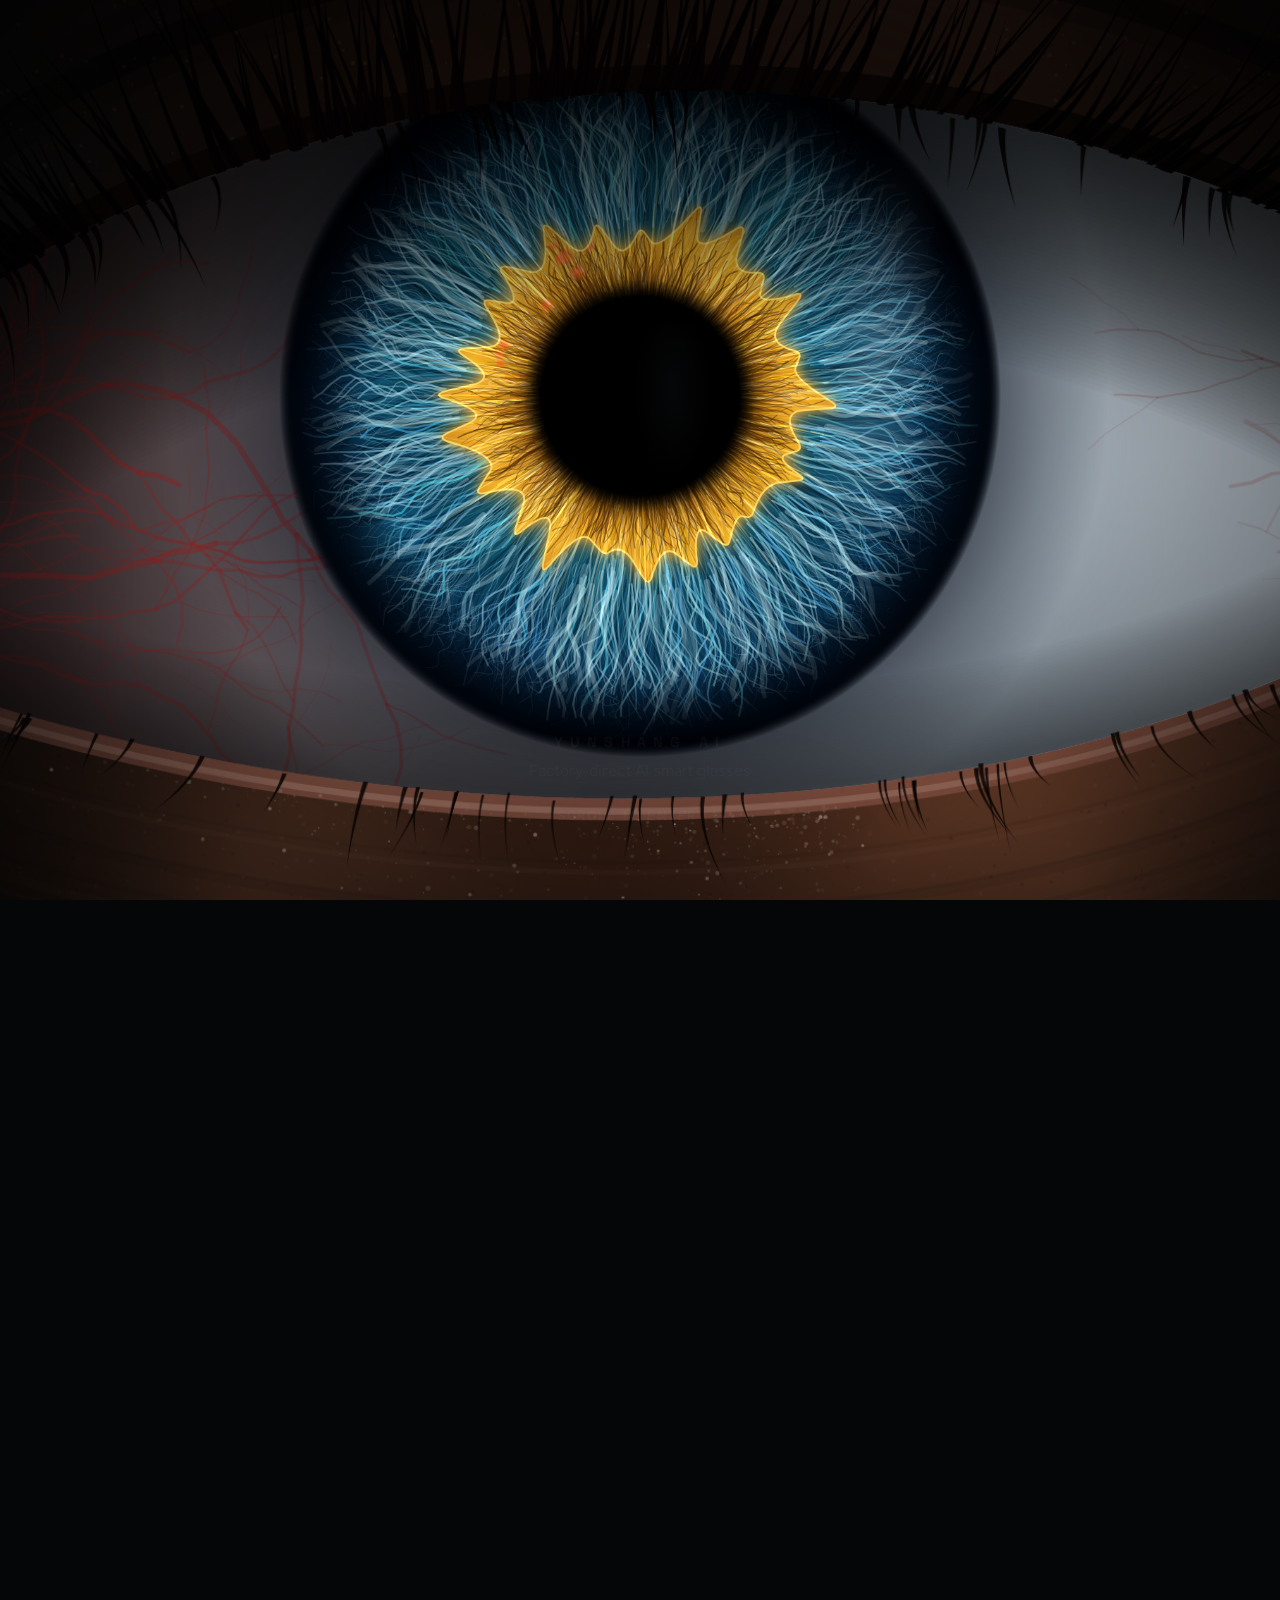
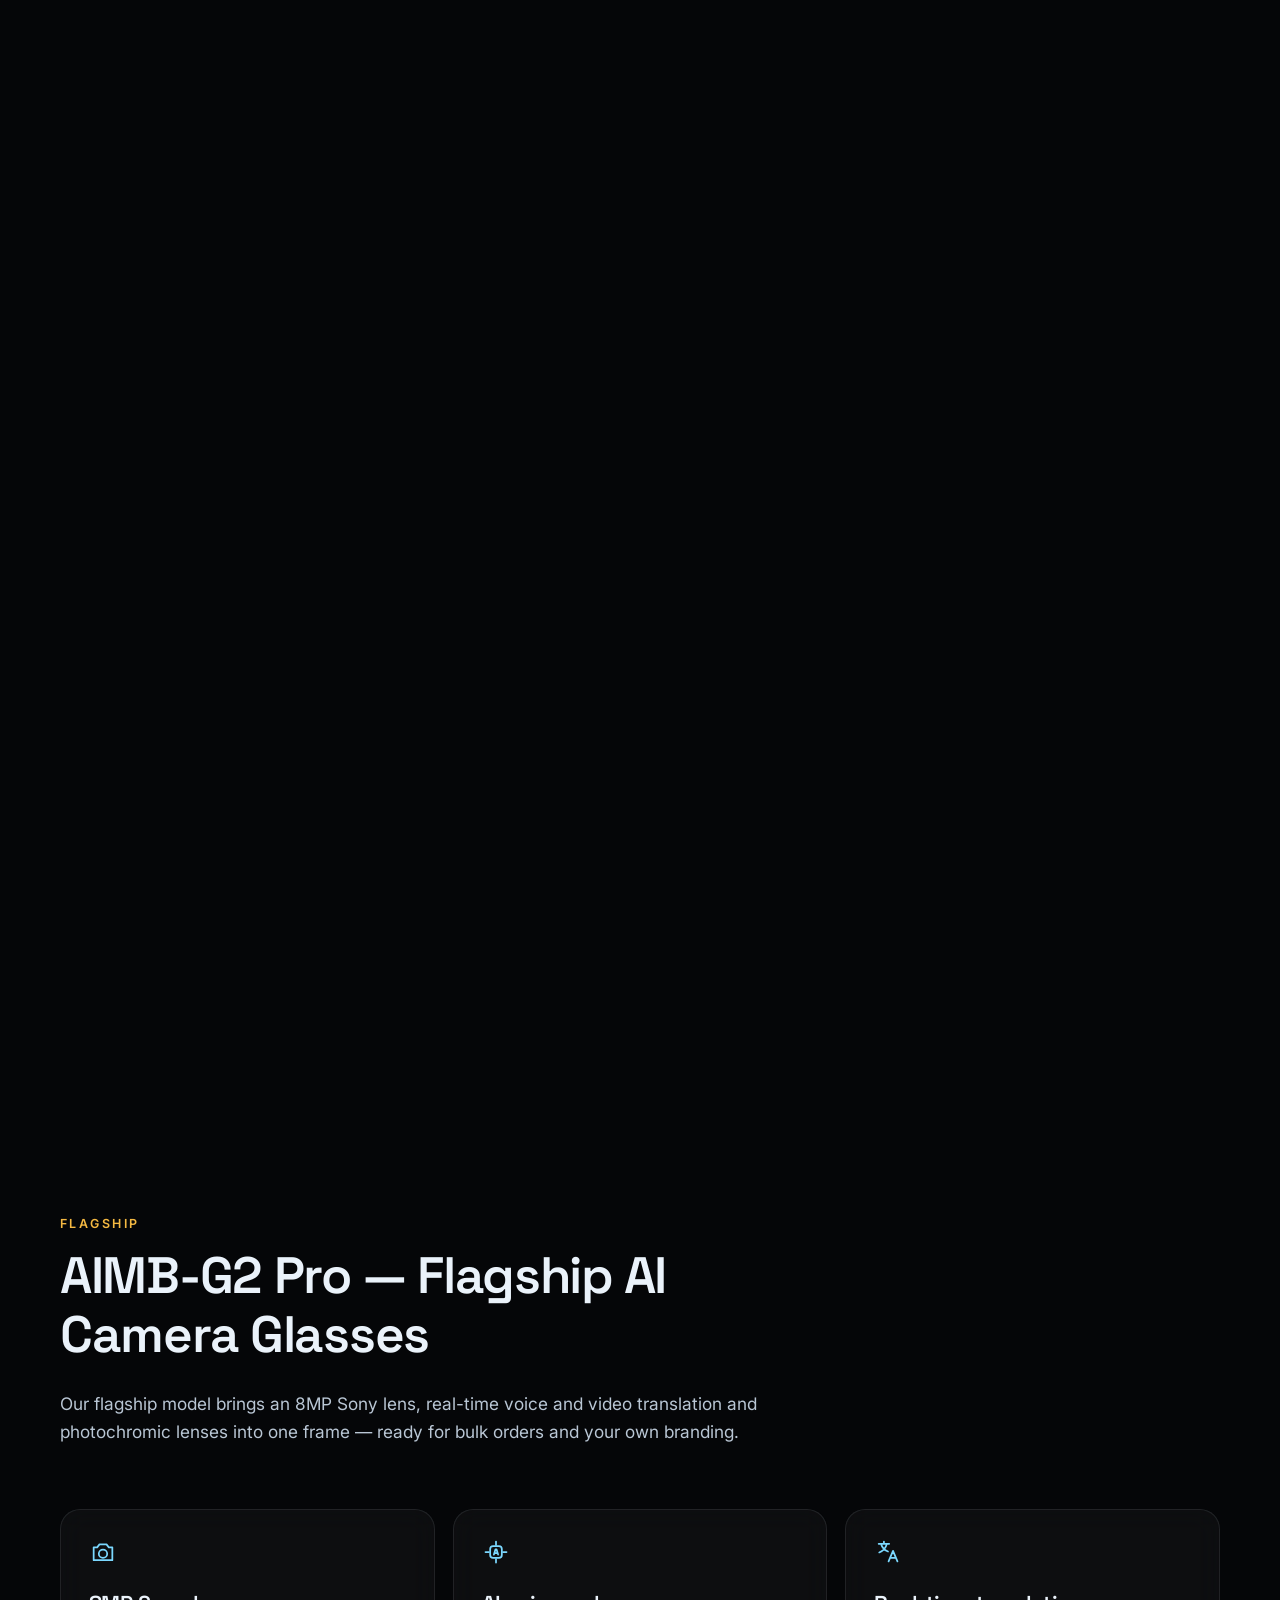
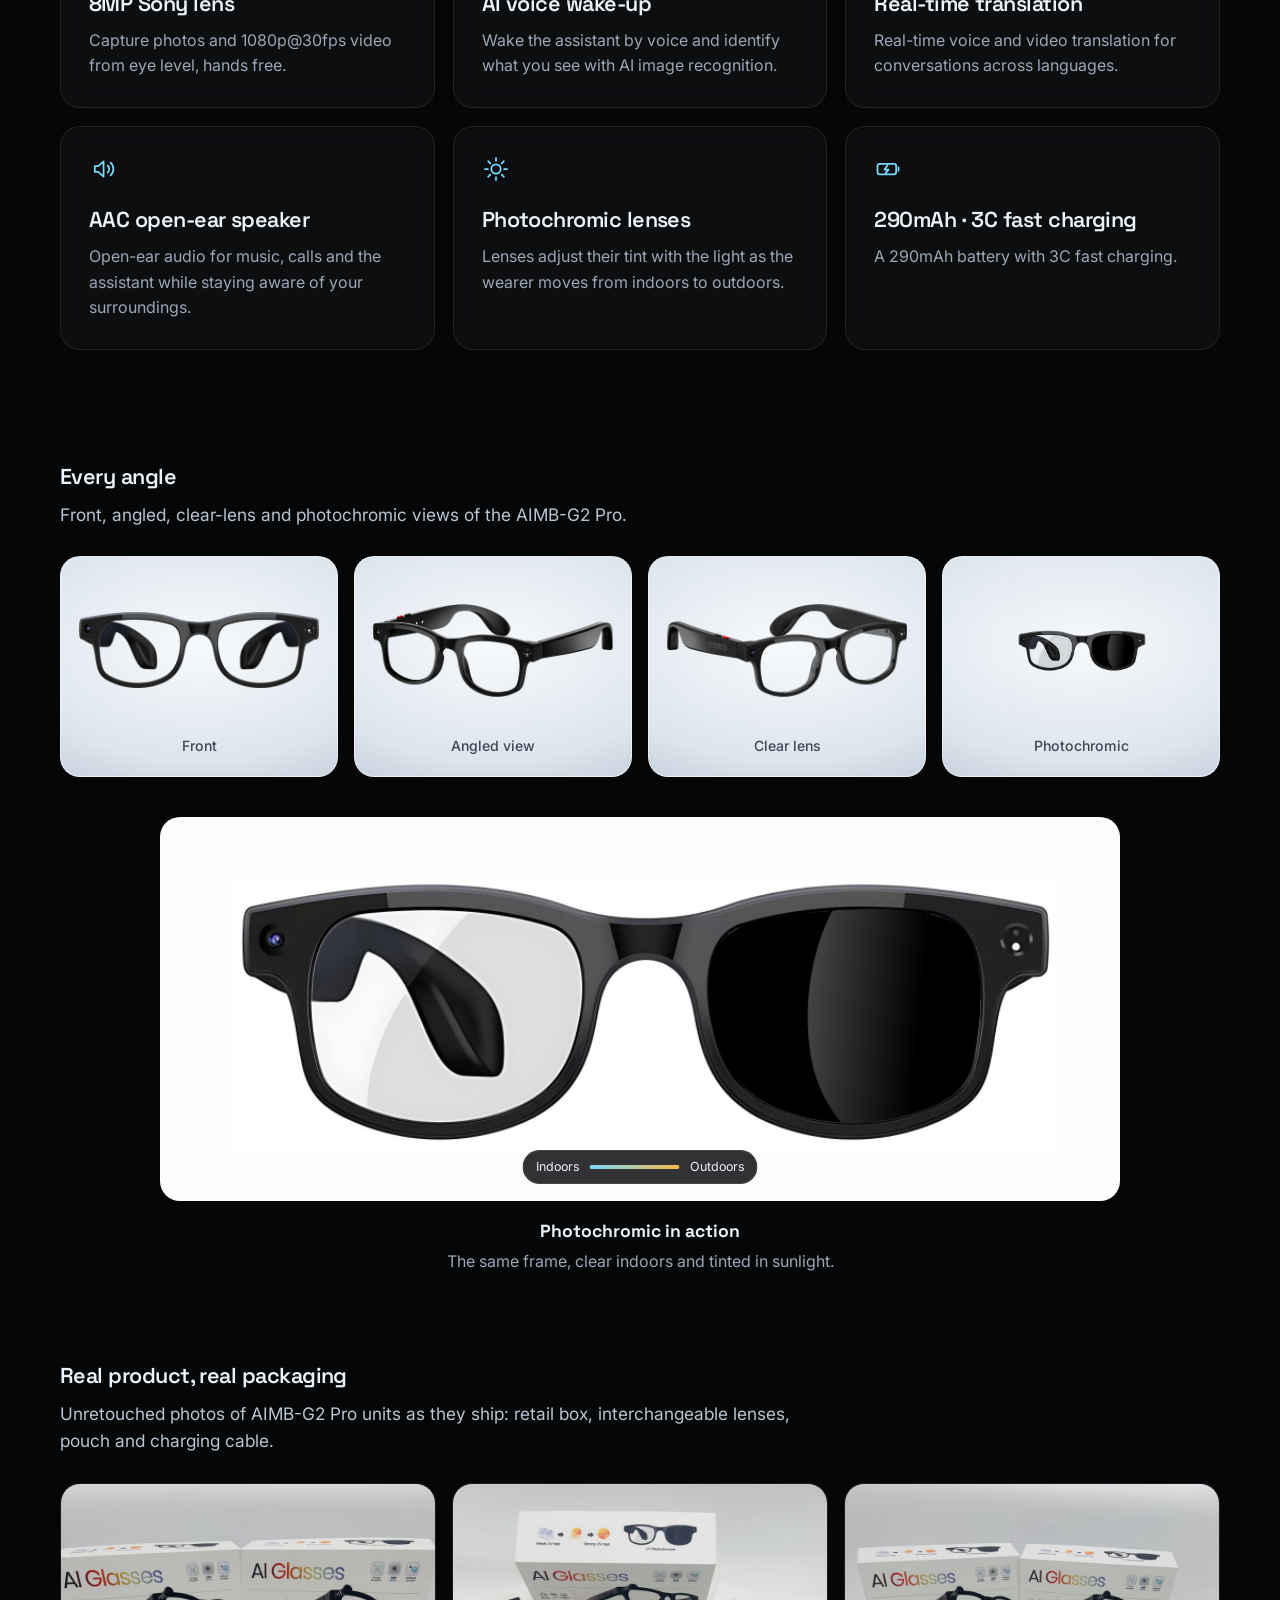
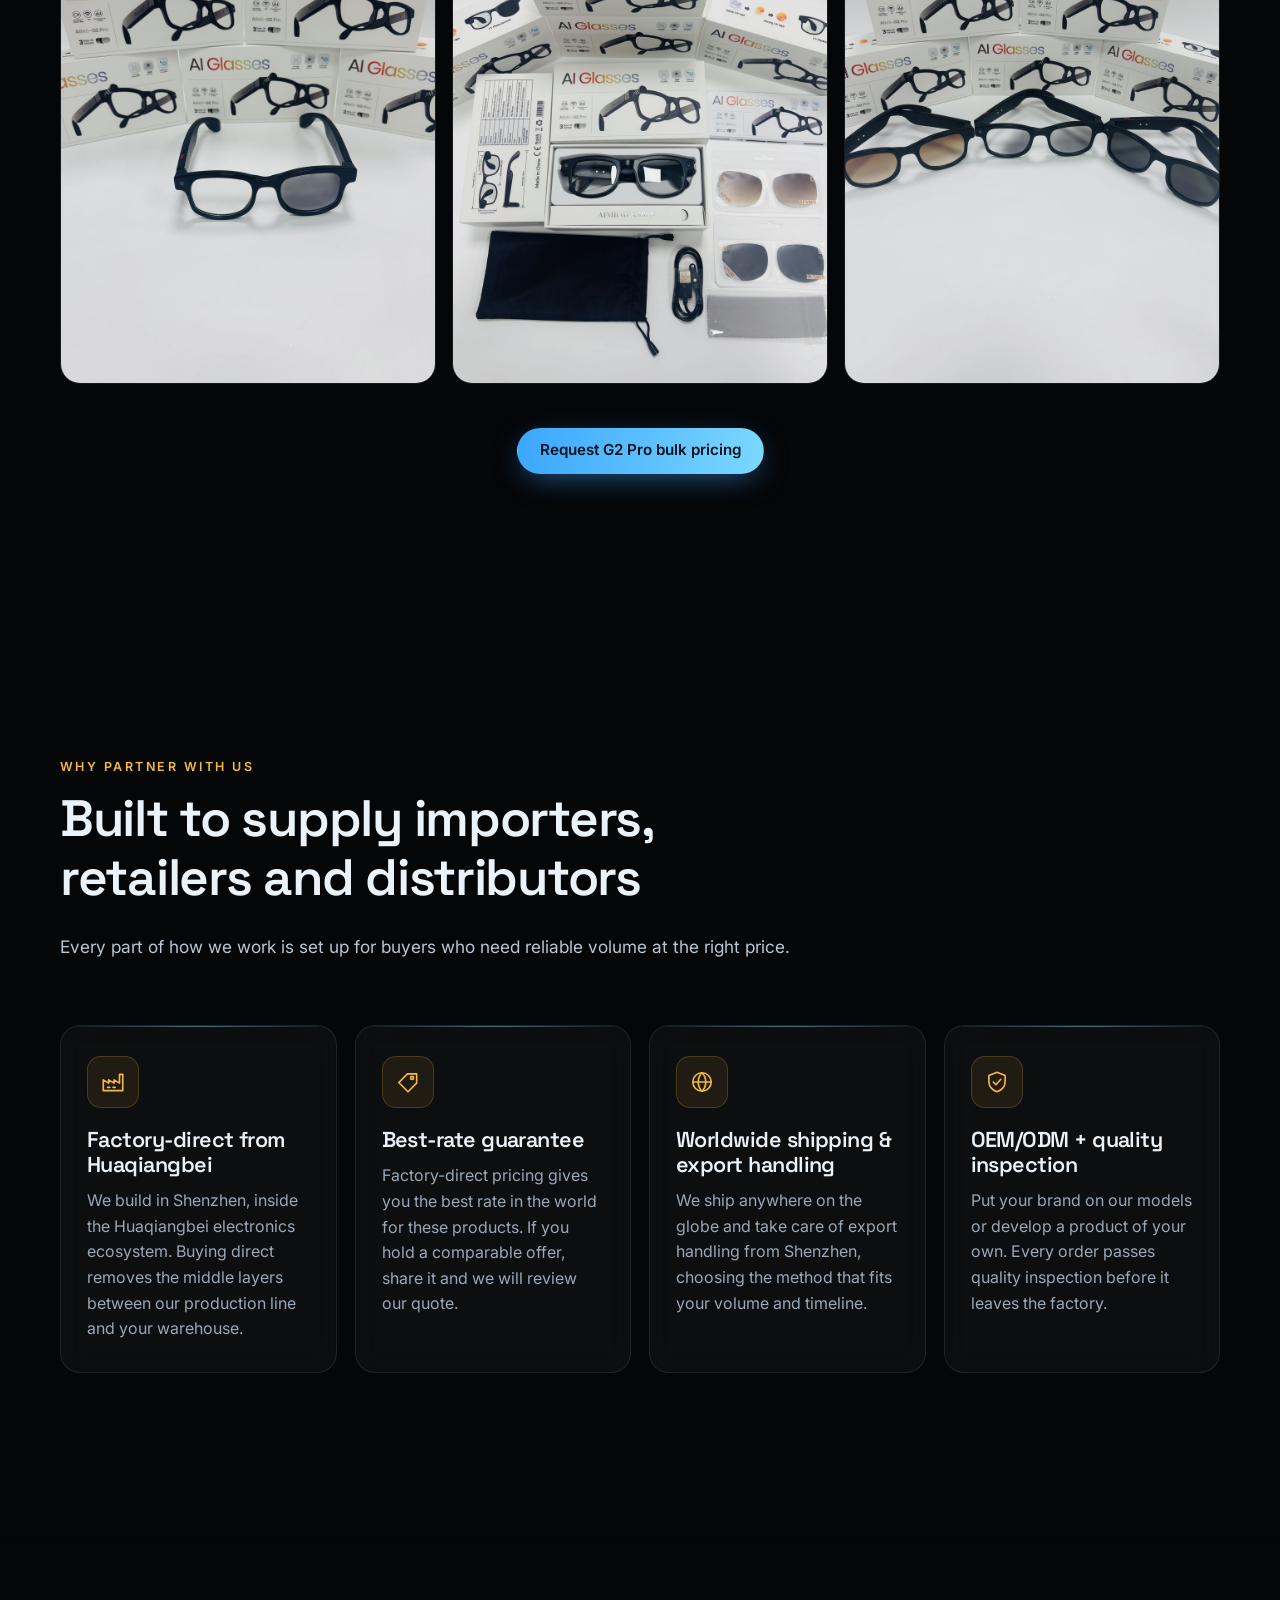
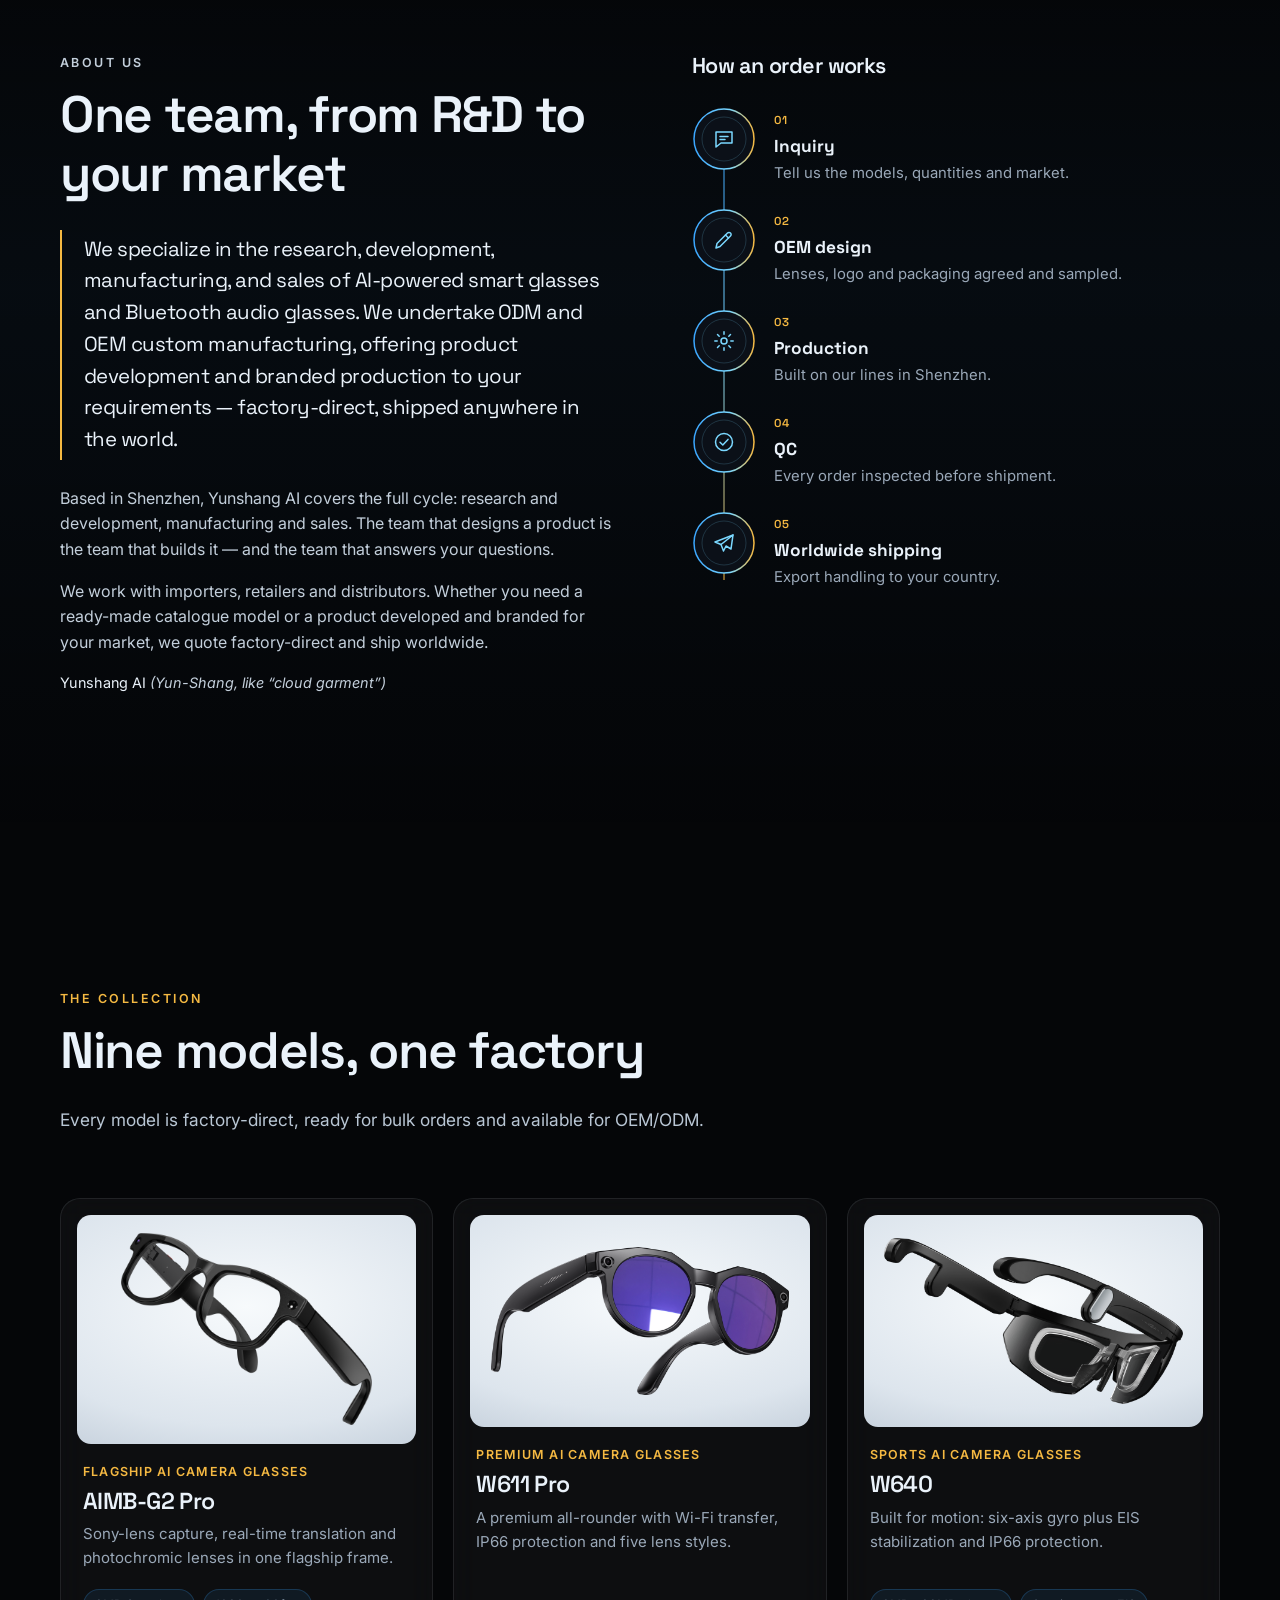
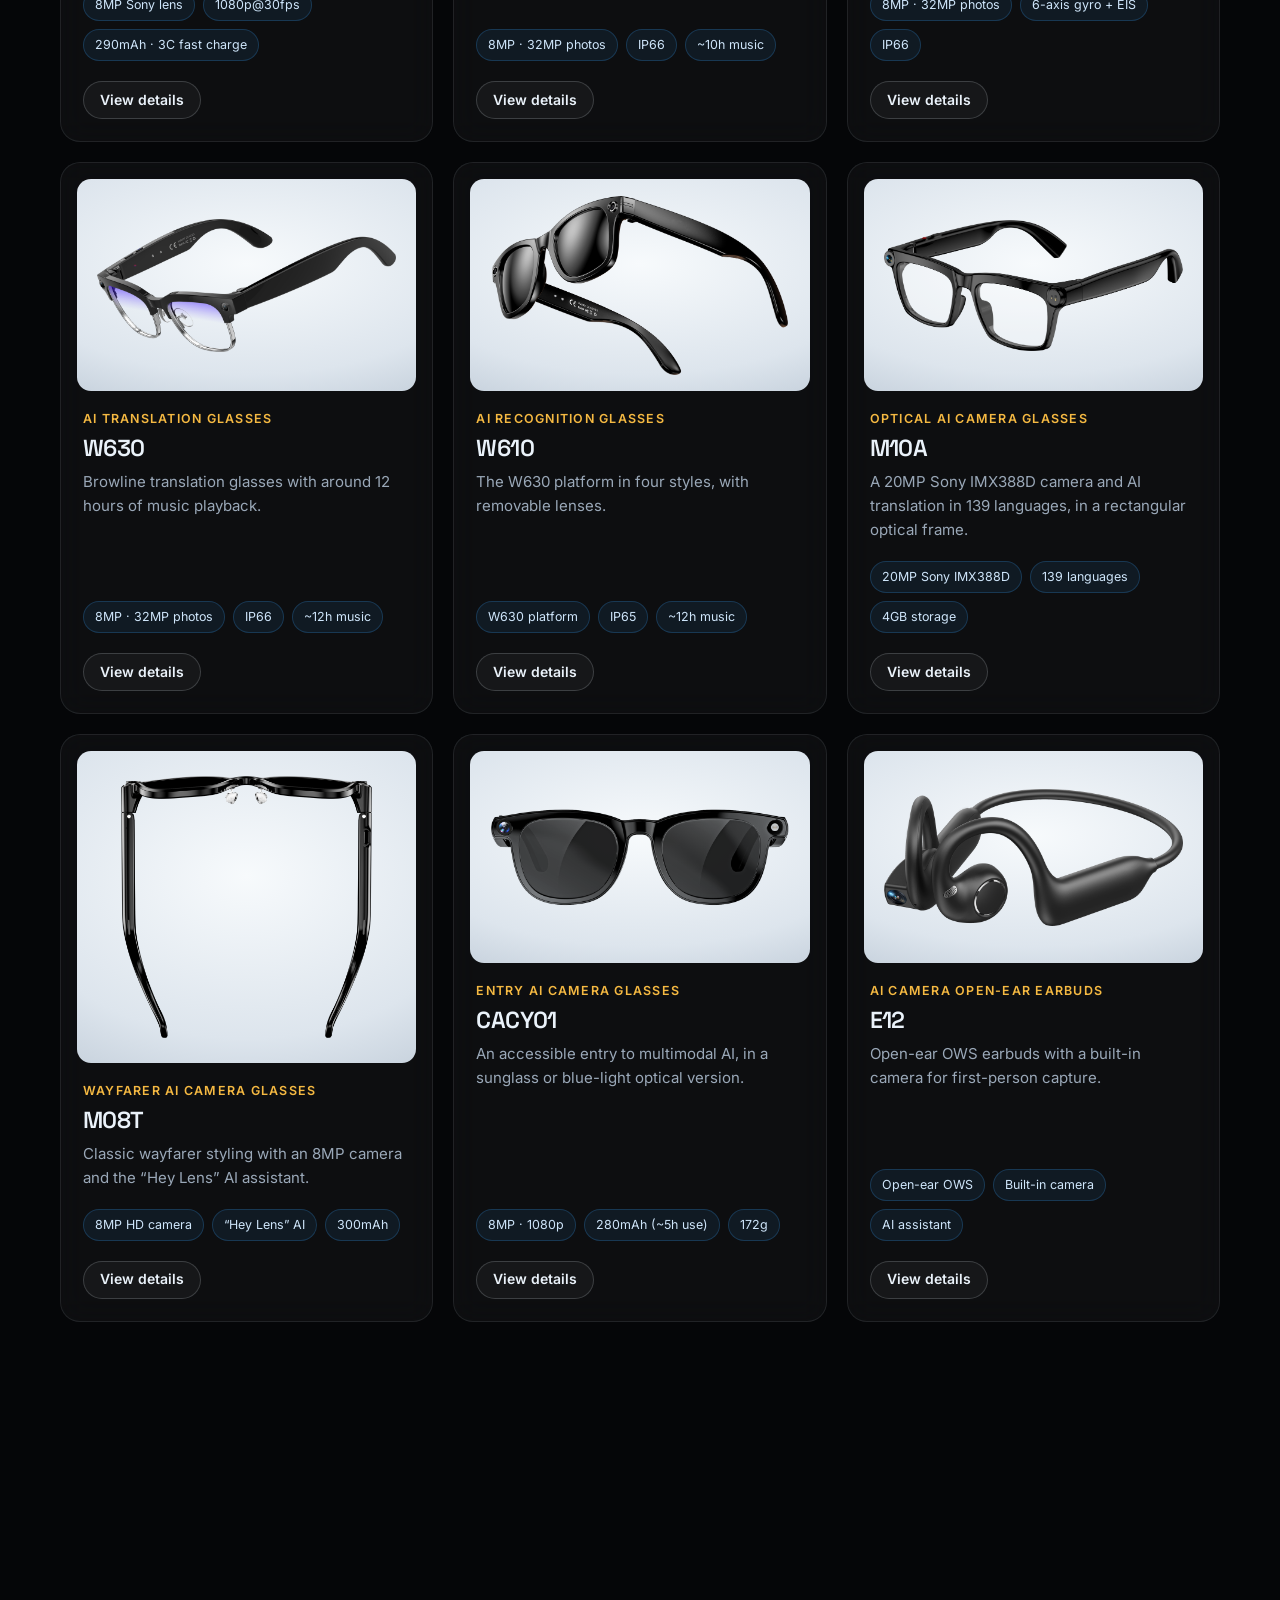
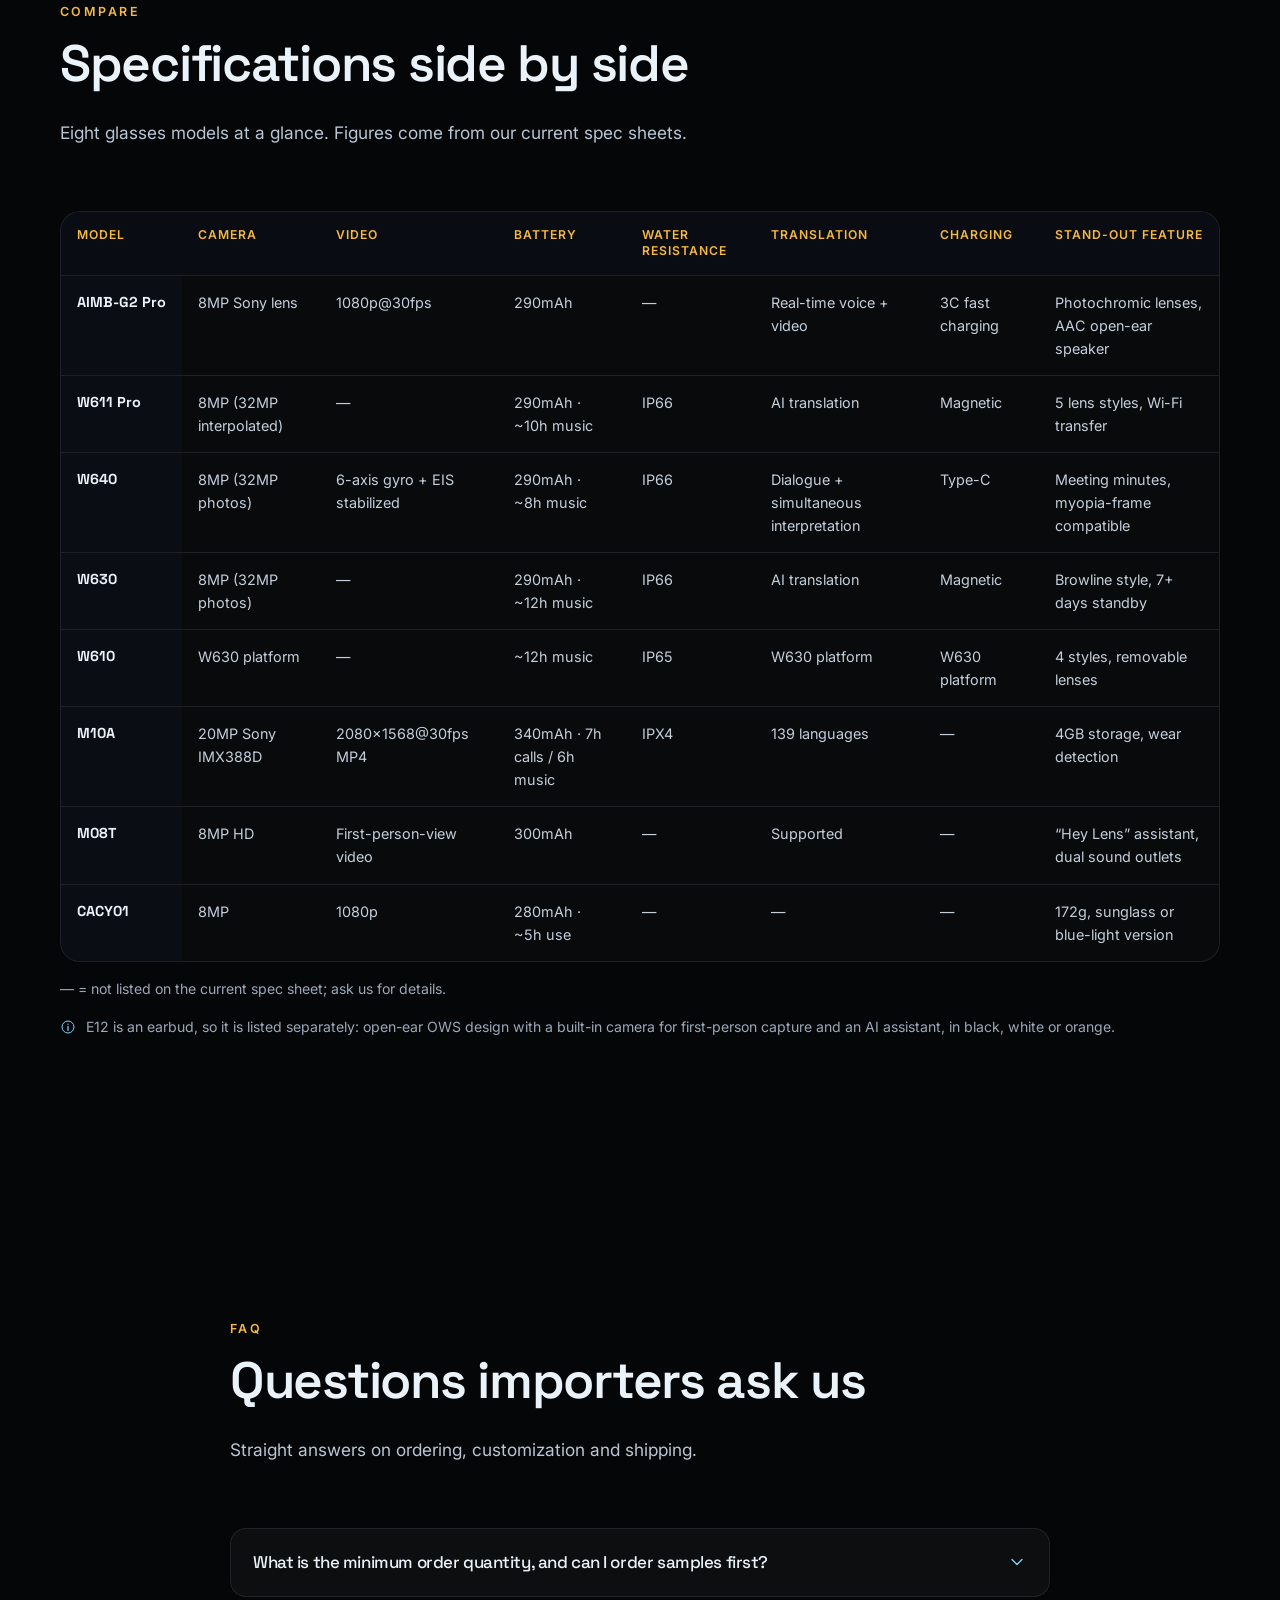
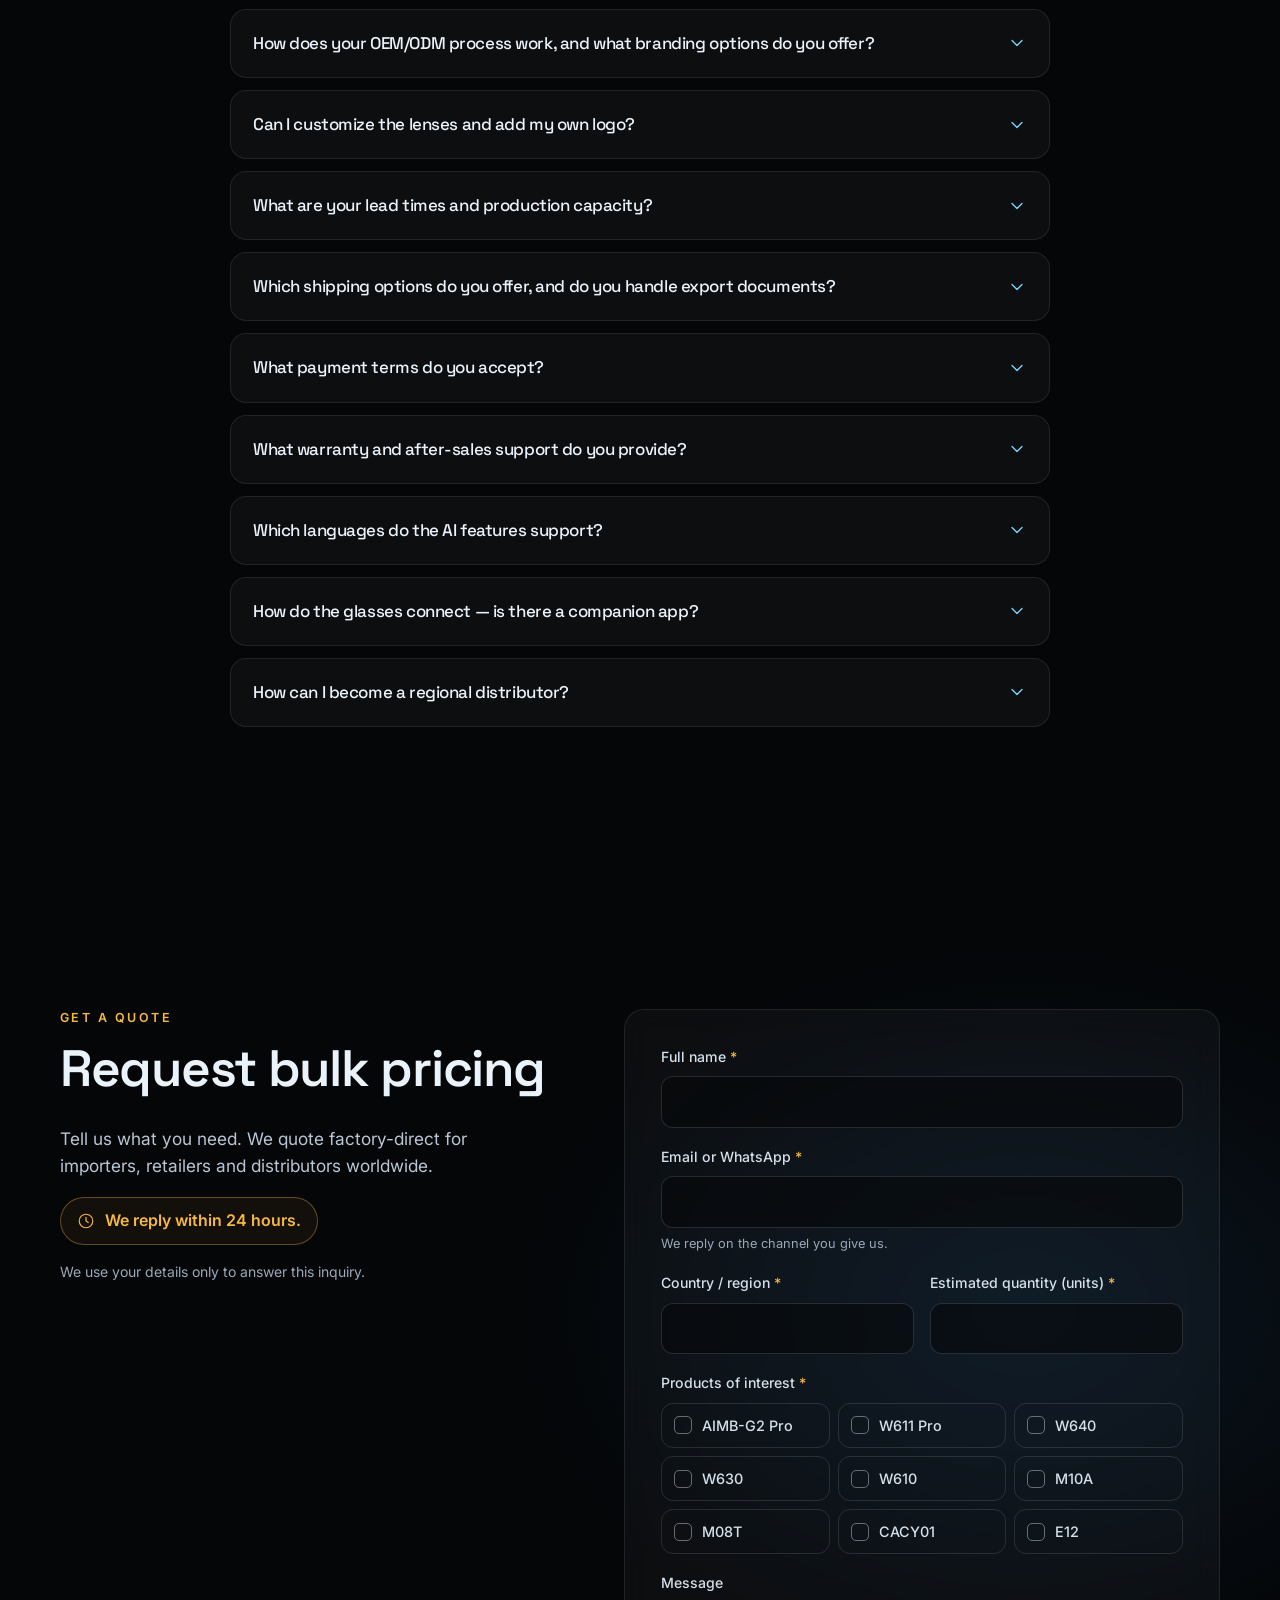
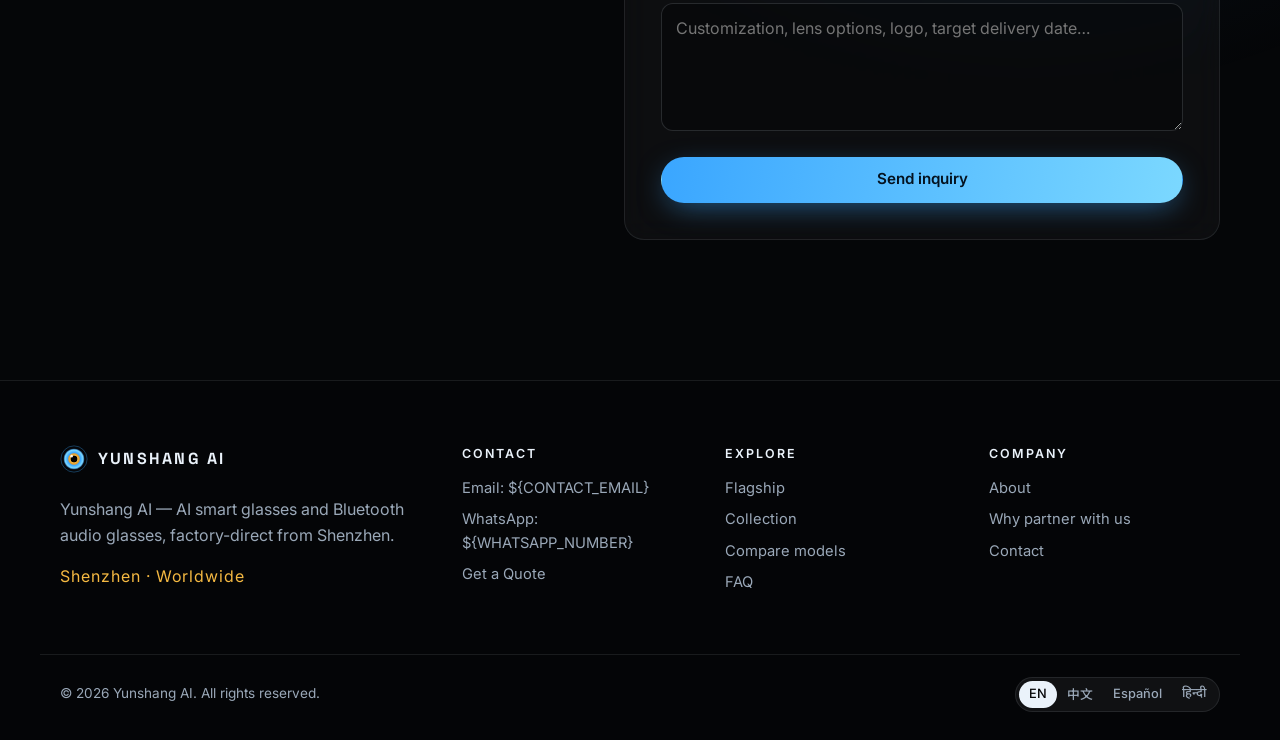
==== index.html @ 7434f158 "Initial commit: Yunshang AI marketing site and project scaffolding." ====
<!DOCTYPE html>
<html lang="en" dir="ltr">
<head>
<meta charset="utf-8">
<meta name="viewport" content="width=device-width, initial-scale=1, viewport-fit=cover">
<title data-i18n="meta.title">YUNSHANG AI — AI Smart Glasses Manufacturer | OEM/ODM Factory, Shenzhen</title>
<meta name="description" content="Factory-direct AI smart glasses manufacturer in Shenzhen. Wholesale AI camera glasses and Bluetooth audio glasses, OEM/ODM custom production and worldwide shipping. Request bulk pricing." data-i18n-attr="content:meta.desc">
<meta name="keywords" content="AI smart glasses manufacturer, OEM AI glasses factory, wholesale camera glasses, ODM smart glasses, Bluetooth audio glasses supplier, AI translation glasses wholesale, Shenzhen smart glasses factory">
<meta name="robots" content="index, follow, max-image-preview:large">
<meta name="theme-color" content="#050608">
<link rel="canonical" href="https://YOUR-DOMAIN.com/">
<link rel="alternate" hreflang="en" href="https://YOUR-DOMAIN.com/?lang=en">
<link rel="alternate" hreflang="zh" href="https://YOUR-DOMAIN.com/?lang=zh">
<link rel="alternate" hreflang="es" href="https://YOUR-DOMAIN.com/?lang=es">
<link rel="alternate" hreflang="hi" href="https://YOUR-DOMAIN.com/?lang=hi">
<link rel="alternate" hreflang="x-default" href="https://YOUR-DOMAIN.com/">
<meta property="og:type" content="website">
<meta property="og:site_name" content="YUNSHANG AI">
<meta property="og:title" content="YUNSHANG AI — Factory-Direct AI Smart Glasses, Shipped Worldwide" data-i18n-attr="content:meta.ogTitle">
<meta property="og:description" content="Nine AI camera and audio glasses models, OEM/ODM ready, from a Shenzhen manufacturer. Request bulk pricing." data-i18n-attr="content:meta.ogDesc">
<meta property="og:url" content="https://YOUR-DOMAIN.com/">
<meta property="og:image" content="https://YOUR-DOMAIN.com/assets/g2pro-hero.png">
<meta property="og:image:alt" content="AIMB-G2 Pro AI camera glasses floating in a dark studio with a blue rim light">
<meta property="og:locale" content="en_US">
<meta property="og:locale:alternate" content="zh_CN">
<meta property="og:locale:alternate" content="es_ES">
<meta property="og:locale:alternate" content="hi_IN">
<meta name="twitter:card" content="summary_large_image">
<meta name="twitter:title" content="YUNSHANG AI — Factory-Direct AI Smart Glasses, Shipped Worldwide" data-i18n-attr="content:meta.ogTitle">
<meta name="twitter:description" content="Nine AI camera and audio glasses models, OEM/ODM ready, from a Shenzhen manufacturer. Request bulk pricing." data-i18n-attr="content:meta.ogDesc">
<meta name="twitter:image" content="https://YOUR-DOMAIN.com/assets/g2pro-hero.png">
<link rel="icon" href="assets/logo.svg" type="image/svg+xml">
<link rel="preconnect" href="https://fonts.googleapis.com">
<link rel="preconnect" href="https://fonts.gstatic.com" crossorigin>
<link rel="preload" as="style" href="https://fonts.googleapis.com/css2?family=Space+Grotesk:wght@400;500;600;700&family=Inter:wght@400;500;600&family=Noto+Sans+SC:wght@400;500;700&family=Noto+Sans+Devanagari:wght@400;500;700&display=swap">
<link rel="stylesheet" href="https://fonts.googleapis.com/css2?family=Space+Grotesk:wght@400;500;600;700&family=Inter:wght@400;500;600&family=Noto+Sans+SC:wght@400;500;700&family=Noto+Sans+Devanagari:wght@400;500;700&display=swap">
<link rel="preload" as="image" href="assets/g2pro-hero.png" fetchpriority="high">
<link rel="stylesheet" href="style.css">
<script type="application/ld+json">
{
 "@context": "https://schema.org",
 "@graph": [
  {
   "@type": "Organization",
   "@id": "https://YOUR-DOMAIN.com/#org",
   "name": "YUNSHANG AI",
   "alternateName": "Yunshang AI",
   "url": "https://YOUR-DOMAIN.com/",
   "logo": "https://YOUR-DOMAIN.com/assets/logo.svg",
   "description": "We specialize in the research, development, manufacturing, and sales of AI-powered smart glasses and Bluetooth audio glasses. We undertake ODM and OEM custom manufacturing, offering product development and branded production to your requirements — factory-direct, shipped anywhere in the world.",
   "email": "${CONTACT_EMAIL}",
   "address": {
    "@type": "PostalAddress",
    "addressLocality": "Shenzhen",
    "addressRegion": "Guangdong",
    "addressCountry": "CN"
   },
   "areaServed": "Worldwide",
   "contactPoint": [
    {
     "@type": "ContactPoint",
     "contactType": "sales",
     "email": "${CONTACT_EMAIL}",
     "telephone": "${WHATSAPP_NUMBER}",
     "areaServed": "Worldwide",
     "availableLanguage": [
      "English",
      "Chinese",
      "Spanish",
      "Hindi"
     ]
    }
   ],
   "knowsAbout": [
    "AI smart glasses",
    "Bluetooth audio glasses",
    "OEM manufacturing",
    "ODM manufacturing"
   ]
  },
  {
   "@type": "WebSite",
   "@id": "https://YOUR-DOMAIN.com/#website",
   "url": "https://YOUR-DOMAIN.com/",
   "name": "YUNSHANG AI",
   "description": "Factory-direct AI smart glasses manufacturer in Shenzhen. Wholesale AI camera glasses and Bluetooth audio glasses, OEM/ODM custom production and worldwide shipping. Request bulk pricing.",
   "inLanguage": [
    "en",
    "zh",
    "es",
    "hi"
   ],
   "publisher": {
    "@id": "https://YOUR-DOMAIN.com/#org"
   }
  },
  {
   "@type": "Product",
   "@id": "https://YOUR-DOMAIN.com/#product-g2pro",
   "url": "https://YOUR-DOMAIN.com/#product-g2pro",
   "name": "AIMB-G2 Pro",
   "model": "AIMB-G2 Pro",
   "category": "Flagship AI Camera Glasses",
   "description": "AIMB-G2 Pro — Flagship AI Camera Glasses. Sony-lens capture, real-time translation and photochromic lenses in one flagship frame.",
   "image": "https://YOUR-DOMAIN.com/assets/g2pro-hero.png",
   "brand": {
    "@type": "Brand",
    "name": "YUNSHANG AI"
   },
   "manufacturer": {
    "@id": "https://YOUR-DOMAIN.com/#org"
   },
   "additionalProperty": [
    {
     "@type": "PropertyValue",
     "name": "Camera",
     "value": "8MP Sony lens"
    },
    {
     "@type": "PropertyValue",
     "name": "Video",
     "value": "1080p@30fps"
    },
    {
     "@type": "PropertyValue",
     "name": "Battery",
     "value": "290mAh"
    },
    {
     "@type": "PropertyValue",
     "name": "Translation",
     "value": "Real-time voice + video"
    },
    {
     "@type": "PropertyValue",
     "name": "Charging",
     "value": "3C fast charging"
    },
    {
     "@type": "PropertyValue",
     "name": "Stand-out feature",
     "value": "Photochromic lenses, AAC open-ear speaker"
    },
    {
     "@type": "PropertyValue",
     "name": "Specification",
     "value": "8MP Sony lens"
    },
    {
     "@type": "PropertyValue",
     "name": "Specification",
     "value": "1080p@30fps video"
    },
    {
     "@type": "PropertyValue",
     "name": "Specification",
     "value": "Real-time voice and video translation"
    },
    {
     "@type": "PropertyValue",
     "name": "Specification",
     "value": "AI voice wake-up and image recognition"
    },
    {
     "@type": "PropertyValue",
     "name": "Specification",
     "value": "AAC open-ear speaker"
    },
    {
     "@type": "PropertyValue",
     "name": "Specification",
     "value": "Photochromic lenses"
    },
    {
     "@type": "PropertyValue",
     "name": "Specification",
     "value": "290mAh battery with 3C fast charging"
    }
   ]
  },
  {
   "@type": "Product",
   "@id": "https://YOUR-DOMAIN.com/#product-w611pro",
   "url": "https://YOUR-DOMAIN.com/#product-w611pro",
   "name": "W611 Pro",
   "model": "W611 Pro",
   "category": "Premium AI Camera Glasses",
   "description": "W611 Pro — Premium AI Camera Glasses. A premium all-rounder with Wi-Fi transfer, IP66 protection and five lens styles.",
   "image": "https://YOUR-DOMAIN.com/assets/w611pro.png",
   "brand": {
    "@type": "Brand",
    "name": "YUNSHANG AI"
   },
   "manufacturer": {
    "@id": "https://YOUR-DOMAIN.com/#org"
   },
   "additionalProperty": [
    {
     "@type": "PropertyValue",
     "name": "Camera",
     "value": "8MP (32MP interpolated)"
    },
    {
     "@type": "PropertyValue",
     "name": "Battery",
     "value": "290mAh · ~10h music"
    },
    {
     "@type": "PropertyValue",
     "name": "Water resistance",
     "value": "IP66"
    },
    {
     "@type": "PropertyValue",
     "name": "Translation",
     "value": "AI translation"
    },
    {
     "@type": "PropertyValue",
     "name": "Charging",
     "value": "Magnetic"
    },
    {
     "@type": "PropertyValue",
     "name": "Stand-out feature",
     "value": "5 lens styles, Wi-Fi transfer"
    },
    {
     "@type": "PropertyValue",
     "name": "Specification",
     "value": "8MP camera (32MP interpolated photos)"
    },
    {
     "@type": "PropertyValue",
     "name": "Specification",
     "value": "Wi-Fi transfer"
    },
    {
     "@type": "PropertyValue",
     "name": "Specification",
     "value": "Slide-touch volume and tap control"
    },
    {
     "@type": "PropertyValue",
     "name": "Specification",
     "value": "ENC dual-mic noise reduction"
    },
    {
     "@type": "PropertyValue",
     "name": "Specification",
     "value": "AI voice wake-up, photo recognition, Q&A and translation"
    },
    {
     "@type": "PropertyValue",
     "name": "Specification",
     "value": "IP66"
    },
    {
     "@type": "PropertyValue",
     "name": "Specification",
     "value": "290mAh battery with magnetic charging"
    },
    {
     "@type": "PropertyValue",
     "name": "Specification",
     "value": "About 10 hours of music · 7+ days standby"
    },
    {
     "@type": "PropertyValue",
     "name": "Specification",
     "value": "5 lens styles: blue-light, sunglasses, photochromic; purple coating"
    }
   ]
  },
  {
   "@type": "Product",
   "@id": "https://YOUR-DOMAIN.com/#product-w640",
   "url": "https://YOUR-DOMAIN.com/#product-w640",
   "name": "W640",
   "model": "W640",
   "category": "Sports AI Camera Glasses",
   "description": "W640 — Sports AI Camera Glasses. Built for motion: six-axis gyro plus EIS stabilization and IP66 protection.",
   "image": "https://YOUR-DOMAIN.com/assets/w640.png",
   "brand": {
    "@type": "Brand",
    "name": "YUNSHANG AI"
   },
   "manufacturer": {
    "@id": "https://YOUR-DOMAIN.com/#org"
   },
   "additionalProperty": [
    {
     "@type": "PropertyValue",
     "name": "Camera",
     "value": "8MP (32MP photos)"
    },
    {
     "@type": "PropertyValue",
     "name": "Video",
     "value": "6-axis gyro + EIS stabilized"
    },
    {
     "@type": "PropertyValue",
     "name": "Battery",
     "value": "290mAh · ~8h music"
    },
    {
     "@type": "PropertyValue",
     "name": "Water resistance",
     "value": "IP66"
    },
    {
     "@type": "PropertyValue",
     "name": "Translation",
     "value": "Dialogue + simultaneous interpretation"
    },
    {
     "@type": "PropertyValue",
     "name": "Charging",
     "value": "Type-C"
    },
    {
     "@type": "PropertyValue",
     "name": "Stand-out feature",
     "value": "Meeting minutes, myopia-frame compatible"
    },
    {
     "@type": "PropertyValue",
     "name": "Specification",
     "value": "8MP camera (32MP photos)"
    },
    {
     "@type": "PropertyValue",
     "name": "Specification",
     "value": "3D six-axis gyro + EIS dual stabilization"
    },
    {
     "@type": "PropertyValue",
     "name": "Specification",
     "value": "“Hey Cyan” voice wake-up"
    },
    {
     "@type": "PropertyValue",
     "name": "Specification",
     "value": "Dialogue translation, simultaneous interpretation and meeting minutes"
    },
    {
     "@type": "PropertyValue",
     "name": "Specification",
     "value": "IP66"
    },
    {
     "@type": "PropertyValue",
     "name": "Specification",
     "value": "290mAh battery with Type-C charging"
    },
    {
     "@type": "PropertyValue",
     "name": "Specification",
     "value": "About 8 hours of music"
    },
    {
     "@type": "PropertyValue",
     "name": "Specification",
     "value": "Compatible with myopia (prescription) frames"
    },
    {
     "@type": "PropertyValue",
     "name": "Specification",
     "value": "Polarized or iridescent lenses · black or white"
    }
   ]
  },
  {
   "@type": "Product",
   "@id": "https://YOUR-DOMAIN.com/#product-w630",
   "url": "https://YOUR-DOMAIN.com/#product-w630",
   "name": "W630",
   "model": "W630",
   "category": "AI Translation Glasses",
   "description": "W630 — AI Translation Glasses. Browline translation glasses with around 12 hours of music playback.",
   "image": "https://YOUR-DOMAIN.com/assets/w630.png",
   "brand": {
    "@type": "Brand",
    "name": "YUNSHANG AI"
   },
   "manufacturer": {
    "@id": "https://YOUR-DOMAIN.com/#org"
   },
   "additionalProperty": [
    {
     "@type": "PropertyValue",
     "name": "Camera",
     "value": "8MP (32MP photos)"
    },
    {
     "@type": "PropertyValue",
     "name": "Battery",
     "value": "290mAh · ~12h music"
    },
    {
     "@type": "PropertyValue",
     "name": "Water resistance",
     "value": "IP66"
    },
    {
     "@type": "PropertyValue",
     "name": "Translation",
     "value": "AI translation"
    },
    {
     "@type": "PropertyValue",
     "name": "Charging",
     "value": "Magnetic"
    },
    {
     "@type": "PropertyValue",
     "name": "Stand-out feature",
     "value": "Browline style, 7+ days standby"
    },
    {
     "@type": "PropertyValue",
     "name": "Specification",
     "value": "8MP camera (32MP photos)"
    },
    {
     "@type": "PropertyValue",
     "name": "Specification",
     "value": "Wi-Fi transfer"
    },
    {
     "@type": "PropertyValue",
     "name": "Specification",
     "value": "Slide-touch control"
    },
    {
     "@type": "PropertyValue",
     "name": "Specification",
     "value": "ENC dual-mic noise reduction"
    },
    {
     "@type": "PropertyValue",
     "name": "Specification",
     "value": "Voice wake-up"
    },
    {
     "@type": "PropertyValue",
     "name": "Specification",
     "value": "AI object recognition"
    },
    {
     "@type": "PropertyValue",
     "name": "Specification",
     "value": "IP66"
    },
    {
     "@type": "PropertyValue",
     "name": "Specification",
     "value": "290mAh battery with magnetic charging"
    },
    {
     "@type": "PropertyValue",
     "name": "Specification",
     "value": "About 12 hours of music · 7+ days standby"
    },
    {
     "@type": "PropertyValue",
     "name": "Specification",
     "value": "Browline style · blue-light, sunglasses or photochromic lenses"
    }
   ]
  },
  {
   "@type": "Product",
   "@id": "https://YOUR-DOMAIN.com/#product-w610",
   "url": "https://YOUR-DOMAIN.com/#product-w610",
   "name": "W610",
   "model": "W610",
   "category": "AI Recognition Glasses",
   "description": "W610 — AI Recognition Glasses. The W630 platform in four styles, with removable lenses.",
   "image": "https://YOUR-DOMAIN.com/assets/w610.png",
   "brand": {
    "@type": "Brand",
    "name": "YUNSHANG AI"
   },
   "manufacturer": {
    "@id": "https://YOUR-DOMAIN.com/#org"
   },
   "additionalProperty": [
    {
     "@type": "PropertyValue",
     "name": "Camera",
     "value": "W630 platform"
    },
    {
     "@type": "PropertyValue",
     "name": "Battery",
     "value": "~12h music"
    },
    {
     "@type": "PropertyValue",
     "name": "Water resistance",
     "value": "IP65"
    },
    {
     "@type": "PropertyValue",
     "name": "Translation",
     "value": "W630 platform"
    },
    {
     "@type": "PropertyValue",
     "name": "Charging",
     "value": "W630 platform"
    },
    {
     "@type": "PropertyValue",
     "name": "Stand-out feature",
     "value": "4 styles, removable lenses"
    },
    {
     "@type": "PropertyValue",
     "name": "Specification",
     "value": "Same platform as the W630"
    },
    {
     "@type": "PropertyValue",
     "name": "Specification",
     "value": "IP65"
    },
    {
     "@type": "PropertyValue",
     "name": "Specification",
     "value": "About 12 hours of music"
    },
    {
     "@type": "PropertyValue",
     "name": "Specification",
     "value": "Black body with blue-light, sunglasses or photochromic lenses"
    },
    {
     "@type": "PropertyValue",
     "name": "Specification",
     "value": "White body with red-coated lens"
    },
    {
     "@type": "PropertyValue",
     "name": "Specification",
     "value": "4 styles · removable lenses"
    }
   ]
  },
  {
   "@type": "Product",
   "@id": "https://YOUR-DOMAIN.com/#product-m10a",
   "url": "https://YOUR-DOMAIN.com/#product-m10a",
   "name": "M10A",
   "model": "M10A",
   "category": "Optical AI Camera Glasses",
   "description": "M10A — Optical AI Camera Glasses. A 20MP Sony IMX388D camera and AI translation in 139 languages, in a rectangular optical frame.",
   "image": "https://YOUR-DOMAIN.com/assets/m10a.png",
   "brand": {
    "@type": "Brand",
    "name": "YUNSHANG AI"
   },
   "manufacturer": {
    "@id": "https://YOUR-DOMAIN.com/#org"
   },
   "additionalProperty": [
    {
     "@type": "PropertyValue",
     "name": "Camera",
     "value": "20MP Sony IMX388D"
    },
    {
     "@type": "PropertyValue",
     "name": "Video",
     "value": "2080×1568@30fps MP4"
    },
    {
     "@type": "PropertyValue",
     "name": "Battery",
     "value": "340mAh · 7h calls / 6h music"
    },
    {
     "@type": "PropertyValue",
     "name": "Water resistance",
     "value": "IPX4"
    },
    {
     "@type": "PropertyValue",
     "name": "Translation",
     "value": "139 languages"
    },
    {
     "@type": "PropertyValue",
     "name": "Stand-out feature",
     "value": "4GB storage, wear detection"
    },
    {
     "@type": "PropertyValue",
     "name": "Specification",
     "value": "Sony IMX388D 20MP camera"
    },
    {
     "@type": "PropertyValue",
     "name": "Specification",
     "value": "2080×1568@30fps MP4 video"
    },
    {
     "@type": "PropertyValue",
     "name": "Specification",
     "value": "4GB storage"
    },
    {
     "@type": "PropertyValue",
     "name": "Specification",
     "value": "“Hey Cyan” wake word"
    },
    {
     "@type": "PropertyValue",
     "name": "Specification",
     "value": "AI translation in 139 languages"
    },
    {
     "@type": "PropertyValue",
     "name": "Specification",
     "value": "ChatGPT-class AI assistant"
    },
    {
     "@type": "PropertyValue",
     "name": "Specification",
     "value": "Wear detection"
    },
    {
     "@type": "PropertyValue",
     "name": "Specification",
     "value": "Gyro anti-shake"
    },
    {
     "@type": "PropertyValue",
     "name": "Specification",
     "value": "Wi-Fi transfer"
    },
    {
     "@type": "PropertyValue",
     "name": "Specification",
     "value": "340mAh battery (7h calls / 6h music)"
    },
    {
     "@type": "PropertyValue",
     "name": "Specification",
     "value": "IPX4"
    },
    {
     "@type": "PropertyValue",
     "name": "Specification",
     "value": "Rectangular optical frame"
    }
   ]
  },
  {
   "@type": "Product",
   "@id": "https://YOUR-DOMAIN.com/#product-m08t",
   "url": "https://YOUR-DOMAIN.com/#product-m08t",
   "name": "M08T",
   "model": "M08T",
   "category": "Wayfarer AI Camera Glasses",
   "description": "M08T — Wayfarer AI Camera Glasses. Classic wayfarer styling with an 8MP camera and the “Hey Lens” AI assistant.",
   "image": "https://YOUR-DOMAIN.com/assets/m08t.png",
   "brand": {
    "@type": "Brand",
    "name": "YUNSHANG AI"
   },
   "manufacturer": {
    "@id": "https://YOUR-DOMAIN.com/#org"
   },
   "additionalProperty": [
    {
     "@type": "PropertyValue",
     "name": "Camera",
     "value": "8MP HD"
    },
    {
     "@type": "PropertyValue",
     "name": "Video",
     "value": "First-person-view video"
    },
    {
     "@type": "PropertyValue",
     "name": "Battery",
     "value": "300mAh"
    },
    {
     "@type": "PropertyValue",
     "name": "Translation",
     "value": "Supported"
    },
    {
     "@type": "PropertyValue",
     "name": "Stand-out feature",
     "value": "“Hey Lens” assistant, dual sound outlets"
    },
    {
     "@type": "PropertyValue",
     "name": "Specification",
     "value": "8MP HD camera"
    },
    {
     "@type": "PropertyValue",
     "name": "Specification",
     "value": "Photo and first-person-view video"
    },
    {
     "@type": "PropertyValue",
     "name": "Specification",
     "value": "“Hey Lens” AI assistant"
    },
    {
     "@type": "PropertyValue",
     "name": "Specification",
     "value": "Translation support"
    },
    {
     "@type": "PropertyValue",
     "name": "Specification",
     "value": "Touch and physical buttons"
    },
    {
     "@type": "PropertyValue",
     "name": "Specification",
     "value": "Dual sound outlets"
    },
    {
     "@type": "PropertyValue",
     "name": "Specification",
     "value": "300mAh battery"
    },
    {
     "@type": "PropertyValue",
     "name": "Specification",
     "value": "Wayfarer frame: sunglass, photochromic or clear lens"
    }
   ]
  },
  {
   "@type": "Product",
   "@id": "https://YOUR-DOMAIN.com/#product-cacy01",
   "url": "https://YOUR-DOMAIN.com/#product-cacy01",
   "name": "CACY01",
   "model": "CACY01",
   "category": "Entry AI Camera Glasses",
   "description": "CACY01 — Entry AI Camera Glasses. An accessible entry to multimodal AI, in a sunglass or blue-light optical version.",
   "image": "https://YOUR-DOMAIN.com/assets/cacy01.png",
   "brand": {
    "@type": "Brand",
    "name": "YUNSHANG AI"
   },
   "manufacturer": {
    "@id": "https://YOUR-DOMAIN.com/#org"
   },
   "additionalProperty": [
    {
     "@type": "PropertyValue",
     "name": "Camera",
     "value": "8MP"
    },
    {
     "@type": "PropertyValue",
     "name": "Video",
     "value": "1080p"
    },
    {
     "@type": "PropertyValue",
     "name": "Battery",
     "value": "280mAh · ~5h use"
    },
    {
     "@type": "PropertyValue",
     "name": "Stand-out feature",
     "value": "172g, sunglass or blue-light version"
    },
    {
     "@type": "PropertyValue",
     "name": "Specification",
     "value": "8MP camera"
    },
    {
     "@type": "PropertyValue",
     "name": "Specification",
     "value": "1080p video"
    },
    {
     "@type": "PropertyValue",
     "name": "Specification",
     "value": "Multimodal AI conversation"
    },
    {
     "@type": "PropertyValue",
     "name": "Specification",
     "value": "ENC calls"
    },
    {
     "@type": "PropertyValue",
     "name": "Specification",
     "value": "280mAh battery (about 5 hours of use)"
    },
    {
     "@type": "PropertyValue",
     "name": "Specification",
     "value": "172g"
    },
    {
     "@type": "PropertyValue",
     "name": "Specification",
     "value": "Variant A: sunglasses"
    },
    {
     "@type": "PropertyValue",
     "name": "Specification",
     "value": "Variant B: blue-light optical"
    }
   ]
  },
  {
   "@type": "Product",
   "@id": "https://YOUR-DOMAIN.com/#product-e12",
   "url": "https://YOUR-DOMAIN.com/#product-e12",
   "name": "E12",
   "model": "E12",
   "category": "AI Camera Open-Ear Earbuds",
   "description": "E12 — AI Camera Open-Ear Earbuds. Open-ear OWS earbuds with a built-in camera for first-person capture.",
   "image": "https://YOUR-DOMAIN.com/assets/e12.png",
   "brand": {
    "@type": "Brand",
    "name": "YUNSHANG AI"
   },
   "manufacturer": {
    "@id": "https://YOUR-DOMAIN.com/#org"
   },
   "additionalProperty": [
    {
     "@type": "PropertyValue",
     "name": "Specification",
     "value": "Open-ear OWS earbuds"
    },
    {
     "@type": "PropertyValue",
     "name": "Specification",
     "value": "Built-in camera for first-person capture"
    },
    {
     "@type": "PropertyValue",
     "name": "Specification",
     "value": "AI assistant"
    },
    {
     "@type": "PropertyValue",
     "name": "Specification",
     "value": "Colors: black, white, orange"
    }
   ]
  },
  {
   "@type": "FAQPage",
   "@id": "https://YOUR-DOMAIN.com/#faq",
   "mainEntity": [
    {
     "@type": "Question",
     "name": "What is the minimum order quantity, and can I order samples first?",
     "acceptedAnswer": {
      "@type": "Answer",
      "text": "MOQ depends on the model and on how much customization you need — a standard catalogue model and a fully branded OEM run are quoted differently. Tell us the models and quantities you have in mind and we will confirm the MOQ in writing. You can request samples through the quote form to check fit, finish and features before you commit to volume."
     }
    },
    {
     "@type": "Question",
     "name": "How does your OEM/ODM process work, and what branding options do you offer?",
     "acceptedAnswer": {
      "@type": "Answer",
      "text": "OEM puts your brand on one of our existing models; ODM adapts or develops a product to your requirements. Every project follows five steps: inquiry, OEM design, production, quality control and worldwide shipping. Branding can cover the product, its packaging and accompanying materials, and we agree every detail with you before production starts."
     }
    },
    {
     "@type": "Question",
     "name": "Can I customize the lenses and add my own logo?",
     "acceptedAnswer": {
      "@type": "Answer",
      "text": "Yes. Our range already covers blue-light, sunglass, photochromic, polarized, iridescent, coated and clear lenses, and the W640 is compatible with myopia (prescription) frames. Lens options and logo placement are confirmed per model during the OEM design stage, with a sample for your approval."
     }
    },
    {
     "@type": "Question",
     "name": "What are your lead times and production capacity?",
     "acceptedAnswer": {
      "@type": "Answer",
      "text": "Lead time depends on the model, the quantity and the level of customization, so we quote it per order instead of publishing a generic figure. Standard catalogue models move faster than customized runs. Share your target delivery date in your inquiry and we will confirm a schedule before you place the order."
     }
    },
    {
     "@type": "Question",
     "name": "Which shipping options do you offer, and do you handle export documents?",
     "acceptedAnswer": {
      "@type": "Answer",
      "text": "We ship worldwide from Shenzhen and take care of export handling for every consignment. The shipping method — for example express courier, air freight or sea freight — is chosen with you based on volume, budget and timeline. Tell us your destination country and we will confirm the documents your import requires."
     }
    },
    {
     "@type": "Question",
     "name": "What payment terms do you accept?",
     "acceptedAnswer": {
      "@type": "Answer",
      "text": "Payment terms are agreed per order and confirmed in writing on your proforma invoice before production begins. They can depend on order size and on whether the order is customized. Ask in your inquiry and we will set out the options available to you."
     }
    },
    {
     "@type": "Question",
     "name": "What warranty and after-sales support do you provide?",
     "acceptedAnswer": {
      "@type": "Answer",
      "text": "Warranty terms are confirmed per model and per order, and written into your sales agreement. Every order passes our quality inspection before it ships. If an issue arises after delivery, contact us by email or WhatsApp and our team will work with you on a resolution."
     }
    },
    {
     "@type": "Question",
     "name": "Which languages do the AI features support?",
     "acceptedAnswer": {
      "@type": "Answer",
      "text": "Language coverage varies by model. The M10A offers AI translation in 139 languages, the AIMB-G2 Pro provides real-time voice and video translation, and the W640 adds dialogue translation, simultaneous interpretation and meeting minutes. Ask us for the current language list of any model you plan to import."
     }
    },
    {
     "@type": "Question",
     "name": "How do the glasses connect — is there a companion app?",
     "acceptedAnswer": {
      "@type": "Answer",
      "text": "The glasses pair with a smartphone over Bluetooth for audio, calls and the AI assistant. Models such as the W611 Pro, W630 and M10A also support Wi-Fi transfer of photos and videos to the companion app. We confirm app and phone compatibility for each model before you order."
     }
    },
    {
     "@type": "Question",
     "name": "How can I become a regional distributor?",
     "acceptedAnswer": {
      "@type": "Answer",
      "text": "Send us a quote request describing your company, your market and the models you want to carry. We will discuss volumes, branding and support for your region. Distributors buy factory-direct at our best rate, with OEM/ODM options to build their own line."
     }
    }
   ]
  },
  {
   "@type": "BreadcrumbList",
   "@id": "https://YOUR-DOMAIN.com/#breadcrumb-g2pro",
   "itemListElement": [
    {
     "@type": "ListItem",
     "position": 1,
     "name": "Home",
     "item": "https://YOUR-DOMAIN.com/"
    },
    {
     "@type": "ListItem",
     "position": 2,
     "name": "Collection",
     "item": "https://YOUR-DOMAIN.com/#collection"
    },
    {
     "@type": "ListItem",
     "position": 3,
     "name": "AIMB-G2 Pro",
     "item": "https://YOUR-DOMAIN.com/#product-g2pro"
    }
   ]
  },
  {
   "@type": "BreadcrumbList",
   "@id": "https://YOUR-DOMAIN.com/#breadcrumb-w611pro",
   "itemListElement": [
    {
     "@type": "ListItem",
     "position": 1,
     "name": "Home",
     "item": "https://YOUR-DOMAIN.com/"
    },
    {
     "@type": "ListItem",
     "position": 2,
     "name": "Collection",
     "item": "https://YOUR-DOMAIN.com/#collection"
    },
    {
     "@type": "ListItem",
     "position": 3,
     "name": "W611 Pro",
     "item": "https://YOUR-DOMAIN.com/#product-w611pro"
    }
   ]
  },
  {
   "@type": "BreadcrumbList",
   "@id": "https://YOUR-DOMAIN.com/#breadcrumb-w640",
   "itemListElement": [
    {
     "@type": "ListItem",
     "position": 1,
     "name": "Home",
     "item": "https://YOUR-DOMAIN.com/"
    },
    {
     "@type": "ListItem",
     "position": 2,
     "name": "Collection",
     "item": "https://YOUR-DOMAIN.com/#collection"
    },
    {
     "@type": "ListItem",
     "position": 3,
     "name": "W640",
     "item": "https://YOUR-DOMAIN.com/#product-w640"
    }
   ]
  },
  {
   "@type": "BreadcrumbList",
   "@id": "https://YOUR-DOMAIN.com/#breadcrumb-w630",
   "itemListElement": [
    {
     "@type": "ListItem",
     "position": 1,
     "name": "Home",
     "item": "https://YOUR-DOMAIN.com/"
    },
    {
     "@type": "ListItem",
     "position": 2,
     "name": "Collection",
     "item": "https://YOUR-DOMAIN.com/#collection"
    },
    {
     "@type": "ListItem",
     "position": 3,
     "name": "W630",
     "item": "https://YOUR-DOMAIN.com/#product-w630"
    }
   ]
  },
  {
   "@type": "BreadcrumbList",
   "@id": "https://YOUR-DOMAIN.com/#breadcrumb-w610",
   "itemListElement": [
    {
     "@type": "ListItem",
     "position": 1,
     "name": "Home",
     "item": "https://YOUR-DOMAIN.com/"
    },
    {
     "@type": "ListItem",
     "position": 2,
     "name": "Collection",
     "item": "https://YOUR-DOMAIN.com/#collection"
    },
    {
     "@type": "ListItem",
     "position": 3,
     "name": "W610",
     "item": "https://YOUR-DOMAIN.com/#product-w610"
    }
   ]
  },
  {
   "@type": "BreadcrumbList",
   "@id": "https://YOUR-DOMAIN.com/#breadcrumb-m10a",
   "itemListElement": [
    {
     "@type": "ListItem",
     "position": 1,
     "name": "Home",
     "item": "https://YOUR-DOMAIN.com/"
    },
    {
     "@type": "ListItem",
     "position": 2,
     "name": "Collection",
     "item": "https://YOUR-DOMAIN.com/#collection"
    },
    {
     "@type": "ListItem",
     "position": 3,
     "name": "M10A",
     "item": "https://YOUR-DOMAIN.com/#product-m10a"
    }
   ]
  },
  {
   "@type": "BreadcrumbList",
   "@id": "https://YOUR-DOMAIN.com/#breadcrumb-m08t",
   "itemListElement": [
    {
     "@type": "ListItem",
     "position": 1,
     "name": "Home",
     "item": "https://YOUR-DOMAIN.com/"
    },
    {
     "@type": "ListItem",
     "position": 2,
     "name": "Collection",
     "item": "https://YOUR-DOMAIN.com/#collection"
    },
    {
     "@type": "ListItem",
     "position": 3,
     "name": "M08T",
     "item": "https://YOUR-DOMAIN.com/#product-m08t"
    }
   ]
  },
  {
   "@type": "BreadcrumbList",
   "@id": "https://YOUR-DOMAIN.com/#breadcrumb-cacy01",
   "itemListElement": [
    {
     "@type": "ListItem",
     "position": 1,
     "name": "Home",
     "item": "https://YOUR-DOMAIN.com/"
    },
    {
     "@type": "ListItem",
     "position": 2,
     "name": "Collection",
     "item": "https://YOUR-DOMAIN.com/#collection"
    },
    {
     "@type": "ListItem",
     "position": 3,
     "name": "CACY01",
     "item": "https://YOUR-DOMAIN.com/#product-cacy01"
    }
   ]
  },
  {
   "@type": "BreadcrumbList",
   "@id": "https://YOUR-DOMAIN.com/#breadcrumb-e12",
   "itemListElement": [
    {
     "@type": "ListItem",
     "position": 1,
     "name": "Home",
     "item": "https://YOUR-DOMAIN.com/"
    },
    {
     "@type": "ListItem",
     "position": 2,
     "name": "Collection",
     "item": "https://YOUR-DOMAIN.com/#collection"
    },
    {
     "@type": "ListItem",
     "position": 3,
     "name": "E12",
     "item": "https://YOUR-DOMAIN.com/#product-e12"
    }
   ]
  }
 ]
}
</script>
</head>
<body id="top">
<a class="skip-link" href="#flagship-body" data-i18n="a11y.skip">Skip the intro</a>

<header class="site-nav" id="site-nav">
  <div class="nav-inner">
    <a class="brand" href="#top" aria-label="YUNSHANG AI">
      <img src="assets/logo.svg" width="28" height="28" alt="" aria-hidden="true">
      <span class="brand-word">YUNSHANG AI</span>
    </a>
    <nav class="nav-links" id="nav-links" aria-label="Main navigation" data-i18n-attr="aria-label:a11y.main">
      <a href="#flagship" data-i18n="nav.flagship">Flagship</a>
      <a href="#collection" data-i18n="nav.collection">Collection</a>
      <a href="#about" data-i18n="nav.about">About</a>
      <a href="#faq" data-i18n="nav.faq">FAQ</a>
      <a href="#contact" data-i18n="nav.contact">Contact</a>
    </nav>
    <div class="nav-tools">
      <div class="lang-switch" role="group" aria-label="Choose language" data-i18n-attr="aria-label:a11y.lang">
        <button type="button" data-lang="en" lang="en" aria-pressed="true">EN</button>
        <button type="button" data-lang="zh" lang="zh-Hans" aria-pressed="false">中文</button>
        <button type="button" data-lang="es" lang="es" aria-pressed="false">Español</button>
        <button type="button" data-lang="hi" lang="hi" aria-pressed="false">हिन्दी</button>
      </div>
      <a class="btn btn-primary btn-sm nav-cta" href="#quote" data-i18n="nav.quote">Get a Quote</a>
      <button type="button" class="nav-burger" id="nav-burger" aria-expanded="false" aria-controls="nav-links" aria-label="Open menu" data-i18n-attr="aria-label:a11y.menu">
        <svg viewBox="0 0 24 24" width="22" height="22" aria-hidden="true"><path d="M4 7h16M4 12h16M4 17h16" stroke="currentColor" stroke-width="1.8" stroke-linecap="round"/></svg>
      </button>
    </div>
  </div>
</header>

<main>
<!-- ============ FLAGSHIP: eye portal (Act 1) + glasses reveal (Act 2) ============ -->
<section id="flagship" class="flagship" aria-labelledby="hero-title" data-meta="flagship">
  <div class="portal" id="portal">
    <div class="portal-sticky">
      <canvas id="iris" class="iris-canvas" aria-hidden="true"></canvas>
      <div class="portal-intro" id="portal-intro">
        <p class="intro-brand">YUNSHANG AI</p>
        <p class="intro-line" data-i18n="hero.intro">Factory-direct AI smart glasses</p>
        <p class="scroll-hint"><span data-i18n="hero.scroll">Scroll to enter</span>
          <svg viewBox="0 0 24 24" width="18" height="18" aria-hidden="true"><path d="M12 5v14M6 13l6 6 6-6" fill="none" stroke="currentColor" stroke-width="1.6" stroke-linecap="round" stroke-linejoin="round"/></svg>
        </p>
      </div>
      <div class="stage" id="stage">
        <div class="stage-copy" id="stage-copy">
          <h1 id="hero-title">
            <span class="eyebrow" data-i18n="hero.eyebrow">Yunshang AI · AI smart glasses manufacturer, Shenzhen</span>
            <span class="headline" data-i18n="hero.title">See the future first.</span>
          </h1>
          <p class="stage-sub" data-i18n="hero.sub">Factory-direct AI smart glasses and Bluetooth audio glasses. OEM/ODM ready, shipped anywhere in the world.</p>
          <div class="cta-row">
            <a class="btn btn-primary" href="#quote" data-i18n="hero.cta">Get a Quote</a>
            <a class="btn btn-ghost" href="#collection" data-i18n="hero.explore">Explore the collection</a>
          </div>
        </div>
        <div class="stage-product" id="stage-product" role="img" aria-label="AIMB-G2 Pro AI camera glasses, rotating" data-i18n-attr="aria-label:a11y.stage">
          <div class="rim-glow" aria-hidden="true"></div>
          <div class="tilt" id="tilt">
            <div class="spin" id="spin">
              <img class="ys-img" src="assets/g2pro-hero.png" width="1400" height="1072" loading="eager" fetchpriority="high" decoding="async" alt="AIMB-G2 Pro AI camera glasses floating in a dark studio with a blue rim light" data-i18n-attr="alt:flag.alt.hero">
            </div>
          </div>
          <div class="floor" aria-hidden="true"></div>
        </div>
      </div>
    </div>
  </div>

  <div class="container flagship-body" id="flagship-body" tabindex="-1">
    <header class="section-head reveal">
      <p class="kicker" data-i18n="flag.kicker">Flagship</p>
      <h2 data-i18n="flag.title">AIMB-G2 Pro — Flagship AI Camera Glasses</h2>
      <p class="lead" data-i18n="flag.lead">Our flagship model brings an 8MP Sony lens, real-time voice and video translation and photochromic lenses into one frame — ready for bulk orders and your own branding.</p>
    </header>
    <div class="feature-grid">
      <article class="feature glass reveal">
        <svg class="ico" viewBox="0 0 24 24" width="28" height="28" fill="none" stroke="currentColor" stroke-width="1.5" stroke-linecap="round" stroke-linejoin="round" aria-hidden="true"><path d="M4 8h3l2-2.5h6L17 8h3v11H4z"/><circle cx="12" cy="13.5" r="3.6"/></svg>
        <h3 data-i18n="flag.f.camera.t">8MP Sony lens</h3>
        <p data-i18n="flag.f.camera.d">Capture photos and 1080p@30fps video from eye level, hands free.</p>
      </article>
      <article class="feature glass reveal">
        <svg class="ico" viewBox="0 0 24 24" width="28" height="28" fill="none" stroke="currentColor" stroke-width="1.5" stroke-linecap="round" stroke-linejoin="round" aria-hidden="true"><path d="M12 3v3M12 18v3M3 12h3M18 12h3"/><rect x="7" y="7" width="10" height="10" rx="2.5"/><path d="M10.2 14.2l1.3-4.4h1l1.3 4.4M10.6 12.9h2.8"/></svg>
        <h3 data-i18n="flag.f.ai.t">AI voice wake-up</h3>
        <p data-i18n="flag.f.ai.d">Wake the assistant by voice and identify what you see with AI image recognition.</p>
      </article>
      <article class="feature glass reveal">
        <svg class="ico" viewBox="0 0 24 24" width="28" height="28" fill="none" stroke="currentColor" stroke-width="1.5" stroke-linecap="round" stroke-linejoin="round" aria-hidden="true"><path d="M4 5h9M8.5 3v2M6 5c.8 3 3 5.4 6 6.6M11 5c-.8 3.4-3.2 6-6.5 7.4"/><path d="M12.5 20l3.8-9 3.8 9M13.8 17h5"/></svg>
        <h3 data-i18n="flag.f.translation.t">Real-time translation</h3>
        <p data-i18n="flag.f.translation.d">Real-time voice and video translation for conversations across languages.</p>
      </article>
      <article class="feature glass reveal">
        <svg class="ico" viewBox="0 0 24 24" width="28" height="28" fill="none" stroke="currentColor" stroke-width="1.5" stroke-linecap="round" stroke-linejoin="round" aria-hidden="true"><path d="M5 9.5h3l4.5-4v13l-4.5-4H5z"/><path d="M16 9a4 4 0 010 6M18.5 6.5a7.5 7.5 0 010 11"/></svg>
        <h3 data-i18n="flag.f.audio.t">AAC open-ear speaker</h3>
        <p data-i18n="flag.f.audio.d">Open-ear audio for music, calls and the assistant while staying aware of your surroundings.</p>
      </article>
      <article class="feature glass reveal">
        <svg class="ico" viewBox="0 0 24 24" width="28" height="28" fill="none" stroke="currentColor" stroke-width="1.5" stroke-linecap="round" stroke-linejoin="round" aria-hidden="true"><circle cx="12" cy="12" r="4"/><path d="M12 2.5v2.5M12 19v2.5M2.5 12H5M19 12h2.5M5.3 5.3l1.8 1.8M16.9 16.9l1.8 1.8M5.3 18.7l1.8-1.8M16.9 7.1l1.8-1.8"/></svg>
        <h3 data-i18n="flag.f.photo.t">Photochromic lenses</h3>
        <p data-i18n="flag.f.photo.d">Lenses adjust their tint with the light as the wearer moves from indoors to outdoors.</p>
      </article>
      <article class="feature glass reveal">
        <svg class="ico" viewBox="0 0 24 24" width="28" height="28" fill="none" stroke="currentColor" stroke-width="1.5" stroke-linecap="round" stroke-linejoin="round" aria-hidden="true"><rect x="3" y="7.5" width="16" height="9" rx="2"/><path d="M21 10.5v3M11.5 9l-2.5 3.5h3.5L10 15.5"/></svg>
        <h3 data-i18n="flag.f.battery.t">290mAh · 3C fast charging</h3>
        <p data-i18n="flag.f.battery.d">A 290mAh battery with 3C fast charging.</p>
      </article>
    </div>

    <div class="gallery-wrap">
      <header class="section-head small reveal">
        <h3 data-i18n="flag.galTitle">Every angle</h3>
        <p class="lead" data-i18n="flag.galLead">Front, angled, clear-lens and photochromic views of the AIMB-G2 Pro.</p>
      </header>
      <div class="gallery">
        <figure class="gal-item glass reveal">
          <img class="ys-img" src="assets/g2pro-side.png" width="1000" height="317" loading="lazy" decoding="async" alt="AIMB-G2 Pro AI camera glasses, front view" data-i18n-attr="alt:flag.alt.front">
          <figcaption data-i18n="flag.gal.front">Front</figcaption>
        </figure>
        <figure class="gal-item glass reveal">
          <img class="ys-img" src="assets/g2pro-front.png" width="1000" height="388" loading="lazy" decoding="async" alt="AIMB-G2 Pro AI camera glasses, angled view showing the temples" data-i18n-attr="alt:flag.alt.side">
          <figcaption data-i18n="flag.gal.side">Angled view</figcaption>
        </figure>
        <figure class="gal-item glass reveal">
          <img class="ys-img" src="assets/g2pro-clear.png" width="1000" height="388" loading="lazy" decoding="async" alt="AIMB-G2 Pro AI camera glasses with clear lenses" data-i18n-attr="alt:flag.alt.clear">
          <figcaption data-i18n="flag.gal.clear">Clear lens</figcaption>
        </figure>
        <figure class="gal-item glass reveal">
          <img class="ys-img on-white" src="assets/g2pro-photo.png" width="903" height="904" loading="lazy" decoding="async" alt="AIMB-G2 Pro AI camera glasses with photochromic lenses darkened" data-i18n-attr="alt:flag.alt.photo">
          <figcaption data-i18n="flag.gal.photo">Photochromic</figcaption>
        </figure>
      </div>
      <figure class="lens-demo reveal">
        <div class="lens-stage" aria-hidden="false">
          <img class="ys-img lens-photo" src="assets/g2pro-photo.png" width="903" height="904" loading="lazy" decoding="async" alt="AIMB-G2 Pro AI camera glasses with photochromic lenses darkened" data-i18n-attr="alt:flag.alt.photo">
          <div class="lens-sweep" aria-hidden="true"></div>
          <div class="lens-meter" aria-hidden="true">
            <span data-i18n="flag.lens.indoor">Indoors</span>
            <i><b></b></i>
            <span data-i18n="flag.lens.outdoor">Outdoors</span>
          </div>
        </div>
        <figcaption>
          <strong data-i18n="flag.lens.title">Photochromic in action</strong>
          <span data-i18n="flag.lens.caption">The same frame, clear indoors and tinted in sunlight.</span>
        </figcaption>
      </figure>
      <header class="section-head small reveal real-head">
        <h3 data-i18n="flag.real.title">Real product, real packaging</h3>
        <p class="lead" data-i18n="flag.real.lead">Unretouched photos of AIMB-G2 Pro units as they ship: retail box, interchangeable lenses, pouch and charging cable.</p>
      </header>
      <div class="real-grid">
        <figure class="real-item reveal">
          <img src="assets/g2pro-real-1.jpg" width="900" height="1200" loading="lazy" decoding="async" alt="AIMB-G2 Pro AI glasses in front of their retail boxes" data-i18n-attr="alt:flag.real.alt.0">
        </figure>
        <figure class="real-item reveal">
          <img src="assets/g2pro-real-2.jpg" width="900" height="1200" loading="lazy" decoding="async" alt="AIMB-G2 Pro box contents: glasses, spare lenses, pouch and charging cable" data-i18n-attr="alt:flag.real.alt.1">
        </figure>
        <figure class="real-item reveal">
          <img src="assets/g2pro-real-3.jpg" width="900" height="1200" loading="lazy" decoding="async" alt="Three AIMB-G2 Pro glasses with different lens tints in front of retail boxes" data-i18n-attr="alt:flag.real.alt.2">
        </figure>
      </div>
      <p class="center reveal"><a class="btn btn-primary" href="#quote" data-prefill="g2pro" data-i18n="flag.cta">Request G2 Pro bulk pricing</a></p>
    </div>
  </div>
</section>

<!-- ============ WHY ============ -->
<section id="why" class="section" aria-labelledby="why-title" data-meta="why">
  <div class="container">
    <header class="section-head reveal">
      <p class="kicker" data-i18n="why.kicker">Why partner with us</p>
      <h2 id="why-title" data-i18n="why.title">Built to supply importers, retailers and distributors</h2>
      <p class="lead" data-i18n="why.lead">Every part of how we work is set up for buyers who need reliable volume at the right price.</p>
    </header>
    <div class="trust-grid">
      <article class="trust glass reveal">
        <span class="trust-ico"><svg class="ico" viewBox="0 0 24 24" width="26" height="26" fill="none" stroke="currentColor" stroke-width="1.5" stroke-linecap="round" stroke-linejoin="round" aria-hidden="true"><path d="M3 20V10l5 3V10l5 3V10l5 3V5h3v15z"/><path d="M7 17h2M12 17h2"/></svg></span>
        <h3 data-i18n="why.cards.0.t">Factory-direct from Huaqiangbei</h3>
        <p data-i18n="why.cards.0.d">We build in Shenzhen, inside the Huaqiangbei electronics ecosystem. Buying direct removes the middle layers between our production line and your warehouse.</p>
      </article>
      <article class="trust glass reveal">
        <span class="trust-ico"><svg class="ico" viewBox="0 0 24 24" width="26" height="26" fill="none" stroke="currentColor" stroke-width="1.5" stroke-linecap="round" stroke-linejoin="round" aria-hidden="true"><path d="M3.5 12.5l8-8H20v8.5l-8 8z"/><circle cx="15.8" cy="8.2" r="1.4"/></svg></span>
        <h3 data-i18n="why.cards.1.t">Best-rate guarantee</h3>
        <p data-i18n="why.cards.1.d">Factory-direct pricing gives you the best rate in the world for these products. If you hold a comparable offer, share it and we will review our quote.</p>
      </article>
      <article class="trust glass reveal">
        <span class="trust-ico"><svg class="ico" viewBox="0 0 24 24" width="26" height="26" fill="none" stroke="currentColor" stroke-width="1.5" stroke-linecap="round" stroke-linejoin="round" aria-hidden="true"><circle cx="12" cy="12" r="8.5"/><path d="M3.5 12h17M12 3.5c2.4 2.4 3.5 5.2 3.5 8.5s-1.1 6.1-3.5 8.5c-2.4-2.4-3.5-5.2-3.5-8.5S9.6 5.9 12 3.5z"/></svg></span>
        <h3 data-i18n="why.cards.2.t">Worldwide shipping &amp; export handling</h3>
        <p data-i18n="why.cards.2.d">We ship anywhere on the globe and take care of export handling from Shenzhen, choosing the method that fits your volume and timeline.</p>
      </article>
      <article class="trust glass reveal">
        <span class="trust-ico"><svg class="ico" viewBox="0 0 24 24" width="26" height="26" fill="none" stroke="currentColor" stroke-width="1.5" stroke-linecap="round" stroke-linejoin="round" aria-hidden="true"><path d="M12 3l7.5 3v5.5c0 4.5-3.2 8-7.5 9.5-4.3-1.5-7.5-5-7.5-9.5V6z"/><path d="M8.5 12l2.5 2.5 4.5-5"/></svg></span>
        <h3 data-i18n="why.cards.3.t">OEM/ODM + quality inspection</h3>
        <p data-i18n="why.cards.3.d">Put your brand on our models or develop a product of your own. Every order passes quality inspection before it leaves the factory.</p>
      </article>
    </div>
  </div>
</section>

<!-- ============ ABOUT ============ -->
<section id="about" class="section section-about" aria-labelledby="about-title" data-meta="about">
  <div class="container about-grid">
    <div class="about-copy reveal">
      <p class="kicker" data-i18n="about.kicker">About us</p>
      <h2 id="about-title" data-i18n="about.title">One team, from R&amp;D to your market</h2>
      <blockquote class="statement"><p data-i18n="about.statement">We specialize in the research, development, manufacturing, and sales of AI-powered smart glasses and Bluetooth audio glasses. We undertake ODM and OEM custom manufacturing, offering product development and branded production to your requirements — factory-direct, shipped anywhere in the world.</p></blockquote>
      <p data-i18n="about.p2">Based in Shenzhen, Yunshang AI covers the full cycle: research and development, manufacturing and sales. The team that designs a product is the team that builds it — and the team that answers your questions.</p>
      <p data-i18n="about.p3">We work with importers, retailers and distributors. Whether you need a ready-made catalogue model or a product developed and branded for your market, we quote factory-direct and ship worldwide.</p>
      <!-- OPTIONAL: pronunciation helper. Delete this <p> if not wanted. -->
      <p class="pron"><span class="brand-inline">Yunshang AI</span> <span data-i18n="about.pron">(Yun-Shang, like “cloud garment”)</span></p>
    </div>
    <div class="process-wrap reveal">
      <h3 data-i18n="about.procTitle">How an order works</h3>
      <div class="process" role="group" aria-label="Order process" data-i18n-attr="aria-label:a11y.process">
        <svg class="process-line" viewBox="0 0 1000 40" preserveAspectRatio="none" aria-hidden="true">
          <defs>
            <linearGradient id="pl" x1="0" x2="1" y1="0" y2="0">
              <stop offset="0" stop-color="#3AA6FF"/><stop offset=".6" stop-color="#7BD8FF"/><stop offset="1" stop-color="#F5B942"/>
            </linearGradient>
          </defs>
          <line x1="100" y1="20" x2="900" y2="20" stroke="url(#pl)" stroke-width="2" stroke-dasharray="6 8" class="process-dash"/>
        </svg>
        <ol class="process-steps">
          <li class="step">
            <svg class="node" viewBox="0 0 64 64" width="64" height="64" aria-hidden="true"><circle cx="32" cy="32" r="30" fill="#0b1018" stroke="url(#pl)" stroke-width="1.5"/><circle cx="32" cy="32" r="22" fill="none" stroke="rgba(123,216,255,.18)"/><g transform="translate(20 20)" fill="none" stroke="#7BD8FF" stroke-width="1.5" stroke-linecap="round" stroke-linejoin="round"><path d="M4 5h16v11H9l-5 4z"/><path d="M8 9.5h8M8 12.5h5"/></g></svg>
            <span class="step-n">01</span>
            <strong data-i18n="about.steps.0.t">Inquiry</strong>
            <span data-i18n="about.steps.0.d">Tell us the models, quantities and market.</span>
          </li>
          <li class="step">
            <svg class="node" viewBox="0 0 64 64" width="64" height="64" aria-hidden="true"><circle cx="32" cy="32" r="30" fill="#0b1018" stroke="url(#pl)" stroke-width="1.5"/><circle cx="32" cy="32" r="22" fill="none" stroke="rgba(123,216,255,.18)"/><g transform="translate(20 20)" fill="none" stroke="#7BD8FF" stroke-width="1.5" stroke-linecap="round" stroke-linejoin="round"><path d="M4 20l1-4.5L15.5 5a2.1 2.1 0 013 3L8 18.5z"/><path d="M13.5 7l3 3"/></g></svg>
            <span class="step-n">02</span>
            <strong data-i18n="about.steps.1.t">OEM design</strong>
            <span data-i18n="about.steps.1.d">Lenses, logo and packaging agreed and sampled.</span>
          </li>
          <li class="step">
            <svg class="node" viewBox="0 0 64 64" width="64" height="64" aria-hidden="true"><circle cx="32" cy="32" r="30" fill="#0b1018" stroke="url(#pl)" stroke-width="1.5"/><circle cx="32" cy="32" r="22" fill="none" stroke="rgba(123,216,255,.18)"/><g transform="translate(20 20)" fill="none" stroke="#7BD8FF" stroke-width="1.5" stroke-linecap="round" stroke-linejoin="round"><circle cx="12" cy="12" r="3"/><path d="M12 2.8v2.4M12 18.8v2.4M2.8 12h2.4M18.8 12h2.4M5.5 5.5l1.7 1.7M16.8 16.8l1.7 1.7M5.5 18.5l1.7-1.7M16.8 7.2l1.7-1.7"/></g></svg>
            <span class="step-n">03</span>
            <strong data-i18n="about.steps.2.t">Production</strong>
            <span data-i18n="about.steps.2.d">Built on our lines in Shenzhen.</span>
          </li>
          <li class="step">
            <svg class="node" viewBox="0 0 64 64" width="64" height="64" aria-hidden="true"><circle cx="32" cy="32" r="30" fill="#0b1018" stroke="url(#pl)" stroke-width="1.5"/><circle cx="32" cy="32" r="22" fill="none" stroke="rgba(123,216,255,.18)"/><g transform="translate(20 20)" fill="none" stroke="#7BD8FF" stroke-width="1.5" stroke-linecap="round" stroke-linejoin="round"><circle cx="12" cy="12" r="8.5"/><path d="M8 12.2l2.8 2.8 5.2-5.6"/></g></svg>
            <span class="step-n">04</span>
            <strong data-i18n="about.steps.3.t">QC</strong>
            <span data-i18n="about.steps.3.d">Every order inspected before shipment.</span>
          </li>
          <li class="step">
            <svg class="node" viewBox="0 0 64 64" width="64" height="64" aria-hidden="true"><circle cx="32" cy="32" r="30" fill="#0b1018" stroke="url(#pl)" stroke-width="1.5"/><circle cx="32" cy="32" r="22" fill="none" stroke="rgba(123,216,255,.18)"/><g transform="translate(20 20)" fill="none" stroke="#7BD8FF" stroke-width="1.5" stroke-linecap="round" stroke-linejoin="round"><path d="M21 4L3 11l6 2.5L11.5 20 14 15l5 3z"/><path d="M9 13.5L21 4"/></g></svg>
            <span class="step-n">05</span>
            <strong data-i18n="about.steps.4.t">Worldwide shipping</strong>
            <span data-i18n="about.steps.4.d">Export handling to your country.</span>
          </li>
        </ol>
      </div>
    </div>
  </div>
</section>

<!-- ============ COLLECTION ============ -->
<section id="collection" class="section" aria-labelledby="coll-title" data-meta="collection">
  <div class="container">
    <header class="section-head reveal">
      <p class="kicker" data-i18n="coll.kicker">The collection</p>
      <h2 id="coll-title" data-i18n="coll.title">Nine models, one factory</h2>
      <p class="lead" data-i18n="coll.lead">Every model is factory-direct, ready for bulk orders and available for OEM/ODM.</p>
    </header>
    <div class="product-grid">
      <article class="product-card glass reveal" id="product-g2pro" data-model="g2pro">
        <div class="product-media"><img class="ys-img" src="assets/g2pro-hero.png" width="1400" height="1072" loading="lazy" decoding="async" alt="AIMB-G2 Pro flagship AI camera glasses with photochromic lenses" data-i18n-attr="alt:products.g2pro.alt"></div>
        <p class="cat" data-i18n="products.g2pro.cat">Flagship AI Camera Glasses</p>
        <h3 data-i18n="products.g2pro.name">AIMB-G2 Pro</h3>
        <p class="line" data-i18n="products.g2pro.line">Sony-lens capture, real-time translation and photochromic lenses in one flagship frame.</p>
        <ul class="chips"><li data-i18n="products.g2pro.chips.0">8MP Sony lens</li><li data-i18n="products.g2pro.chips.1">1080p@30fps</li><li data-i18n="products.g2pro.chips.2">290mAh · 3C fast charge</li></ul>
        <button type="button" class="btn btn-ghost btn-sm" data-open="g2pro" aria-haspopup="dialog"><span data-i18n="coll.view">View details</span><span class="sr-only"> — AIMB-G2 Pro</span></button>
      </article>
      <article class="product-card glass reveal" id="product-w611pro" data-model="w611pro">
        <div class="product-media"><img class="ys-img" src="assets/w611pro.png" width="1000" height="494" loading="lazy" decoding="async" alt="W611 Pro premium AI camera glasses" data-i18n-attr="alt:products.w611pro.alt"></div>
        <p class="cat" data-i18n="products.w611pro.cat">Premium AI Camera Glasses</p>
        <h3 data-i18n="products.w611pro.name">W611 Pro</h3>
        <p class="line" data-i18n="products.w611pro.line">A premium all-rounder with Wi-Fi transfer, IP66 protection and five lens styles.</p>
        <ul class="chips"><li data-i18n="products.w611pro.chips.0">8MP · 32MP photos</li><li data-i18n="products.w611pro.chips.1">IP66</li><li data-i18n="products.w611pro.chips.2">~10h music</li></ul>
        <button type="button" class="btn btn-ghost btn-sm" data-open="w611pro" aria-haspopup="dialog"><span data-i18n="coll.view">View details</span><span class="sr-only"> — W611 Pro</span></button>
      </article>
      <article class="product-card glass reveal" id="product-w640" data-model="w640">
        <div class="product-media"><img class="ys-img" src="assets/w640.png" width="1000" height="554" loading="lazy" decoding="async" alt="W640 sports AI camera glasses with polarized lenses" data-i18n-attr="alt:products.w640.alt"></div>
        <p class="cat" data-i18n="products.w640.cat">Sports AI Camera Glasses</p>
        <h3 data-i18n="products.w640.name">W640</h3>
        <p class="line" data-i18n="products.w640.line">Built for motion: six-axis gyro plus EIS stabilization and IP66 protection.</p>
        <ul class="chips"><li data-i18n="products.w640.chips.0">8MP · 32MP photos</li><li data-i18n="products.w640.chips.1">6-axis gyro + EIS</li><li data-i18n="products.w640.chips.2">IP66</li></ul>
        <button type="button" class="btn btn-ghost btn-sm" data-open="w640" aria-haspopup="dialog"><span data-i18n="coll.view">View details</span><span class="sr-only"> — W640</span></button>
      </article>
      <article class="product-card glass reveal" id="product-w630" data-model="w630">
        <div class="product-media"><img class="ys-img" src="assets/w630.png" width="1000" height="444" loading="lazy" decoding="async" alt="W630 browline AI translation glasses" data-i18n-attr="alt:products.w630.alt"></div>
        <p class="cat" data-i18n="products.w630.cat">AI Translation Glasses</p>
        <h3 data-i18n="products.w630.name">W630</h3>
        <p class="line" data-i18n="products.w630.line">Browline translation glasses with around 12 hours of music playback.</p>
        <ul class="chips"><li data-i18n="products.w630.chips.0">8MP · 32MP photos</li><li data-i18n="products.w630.chips.1">IP66</li><li data-i18n="products.w630.chips.2">~12h music</li></ul>
        <button type="button" class="btn btn-ghost btn-sm" data-open="w630" aria-haspopup="dialog"><span data-i18n="coll.view">View details</span><span class="sr-only"> — W630</span></button>
      </article>
      <article class="product-card glass reveal" id="product-w610" data-model="w610">
        <div class="product-media"><img class="ys-img" src="assets/w610.png" width="1000" height="601" loading="lazy" decoding="async" alt="W610 AI recognition glasses with removable lenses" data-i18n-attr="alt:products.w610.alt"></div>
        <p class="cat" data-i18n="products.w610.cat">AI Recognition Glasses</p>
        <h3 data-i18n="products.w610.name">W610</h3>
        <p class="line" data-i18n="products.w610.line">The W630 platform in four styles, with removable lenses.</p>
        <ul class="chips"><li data-i18n="products.w610.chips.0">W630 platform</li><li data-i18n="products.w610.chips.1">IP65</li><li data-i18n="products.w610.chips.2">~12h music</li></ul>
        <button type="button" class="btn btn-ghost btn-sm" data-open="w610" aria-haspopup="dialog"><span data-i18n="coll.view">View details</span><span class="sr-only"> — W610</span></button>
      </article>
      <article class="product-card glass reveal" id="product-m10a" data-model="m10a">
        <div class="product-media"><img class="ys-img" src="assets/m10a.png" width="1000" height="441" loading="lazy" decoding="async" alt="M10A optical AI camera glasses with rectangular frame" data-i18n-attr="alt:products.m10a.alt"></div>
        <p class="cat" data-i18n="products.m10a.cat">Optical AI Camera Glasses</p>
        <h3 data-i18n="products.m10a.name">M10A</h3>
        <p class="line" data-i18n="products.m10a.line">A 20MP Sony IMX388D camera and AI translation in 139 languages, in a rectangular optical frame.</p>
        <ul class="chips"><li data-i18n="products.m10a.chips.0">20MP Sony IMX388D</li><li data-i18n="products.m10a.chips.1">139 languages</li><li data-i18n="products.m10a.chips.2">4GB storage</li></ul>
        <button type="button" class="btn btn-ghost btn-sm" data-open="m10a" aria-haspopup="dialog"><span data-i18n="coll.view">View details</span><span class="sr-only"> — M10A</span></button>
      </article>
      <article class="product-card glass reveal" id="product-m08t" data-model="m08t">
        <div class="product-media"><img class="ys-img" src="assets/m08t.png" width="958" height="1000" loading="lazy" decoding="async" alt="M08T wayfarer AI camera glasses" data-i18n-attr="alt:products.m08t.alt"></div>
        <p class="cat" data-i18n="products.m08t.cat">Wayfarer AI Camera Glasses</p>
        <h3 data-i18n="products.m08t.name">M08T</h3>
        <p class="line" data-i18n="products.m08t.line">Classic wayfarer styling with an 8MP camera and the “Hey Lens” AI assistant.</p>
        <ul class="chips"><li data-i18n="products.m08t.chips.0">8MP HD camera</li><li data-i18n="products.m08t.chips.1">“Hey Lens” AI</li><li data-i18n="products.m08t.chips.2">300mAh</li></ul>
        <button type="button" class="btn btn-ghost btn-sm" data-open="m08t" aria-haspopup="dialog"><span data-i18n="coll.view">View details</span><span class="sr-only"> — M08T</span></button>
      </article>
      <article class="product-card glass reveal" id="product-cacy01" data-model="cacy01">
        <div class="product-media"><img class="ys-img" src="assets/cacy01.png" width="1000" height="323" loading="lazy" decoding="async" alt="CACY01 entry AI camera glasses, sunglass version" data-i18n-attr="alt:products.cacy01.alt"></div>
        <p class="cat" data-i18n="products.cacy01.cat">Entry AI Camera Glasses</p>
        <h3 data-i18n="products.cacy01.name">CACY01</h3>
        <p class="line" data-i18n="products.cacy01.line">An accessible entry to multimodal AI, in a sunglass or blue-light optical version.</p>
        <ul class="chips"><li data-i18n="products.cacy01.chips.0">8MP · 1080p</li><li data-i18n="products.cacy01.chips.1">280mAh (~5h use)</li><li data-i18n="products.cacy01.chips.2">172g</li></ul>
        <button type="button" class="btn btn-ghost btn-sm" data-open="cacy01" aria-haspopup="dialog"><span data-i18n="coll.view">View details</span><span class="sr-only"> — CACY01</span></button>
      </article>
      <article class="product-card glass reveal" id="product-e12" data-model="e12">
        <div class="product-media"><img class="ys-img" src="assets/e12.png" width="1000" height="460" loading="lazy" decoding="async" alt="E12 AI camera open-ear earbuds" data-i18n-attr="alt:products.e12.alt"></div>
        <p class="cat" data-i18n="products.e12.cat">AI Camera Open-Ear Earbuds</p>
        <h3 data-i18n="products.e12.name">E12</h3>
        <p class="line" data-i18n="products.e12.line">Open-ear OWS earbuds with a built-in camera for first-person capture.</p>
        <ul class="chips"><li data-i18n="products.e12.chips.0">Open-ear OWS</li><li data-i18n="products.e12.chips.1">Built-in camera</li><li data-i18n="products.e12.chips.2">AI assistant</li></ul>
        <button type="button" class="btn btn-ghost btn-sm" data-open="e12" aria-haspopup="dialog"><span data-i18n="coll.view">View details</span><span class="sr-only"> — E12</span></button>
      </article>
    </div>
  </div>
</section>

<!-- ============ COMPARE ============ -->
<section id="compare" class="section" aria-labelledby="cmp-title" data-meta="compare">
  <div class="container">
    <header class="section-head reveal">
      <p class="kicker" data-i18n="cmp.kicker">Compare</p>
      <h2 id="cmp-title" data-i18n="cmp.title">Specifications side by side</h2>
      <p class="lead" data-i18n="cmp.lead">Eight glasses models at a glance. Figures come from our current spec sheets.</p>
    </header>
    <p class="swipe-hint" data-i18n="cmp.swipe">Swipe to see all columns</p>
    <div class="table-wrap reveal" role="region" aria-labelledby="cmp-title" tabindex="0">
      <table class="cmp">
        <caption class="sr-only" data-i18n="cmp.caption">AI glasses specification comparison</caption>
        <thead>
          <tr>
            <th scope="col" data-i18n="cmp.h.model">Model</th>
            <th scope="col" data-i18n="cmp.h.camera">Camera</th>
            <th scope="col" data-i18n="cmp.h.video">Video</th>
            <th scope="col" data-i18n="cmp.h.battery">Battery</th>
            <th scope="col" data-i18n="cmp.h.water">Water resistance</th>
            <th scope="col" data-i18n="cmp.h.translation">Translation</th>
            <th scope="col" data-i18n="cmp.h.charging">Charging</th>
            <th scope="col" data-i18n="cmp.h.standout">Stand-out feature</th>
          </tr>
        </thead>
        <tbody>
          <tr><th scope="row"><a href="#product-g2pro" data-open="g2pro" data-i18n="products.g2pro.name">AIMB-G2 Pro</a></th><td data-i18n="cmp.rows.g2pro.camera">8MP Sony lens</td><td data-i18n="cmp.rows.g2pro.video">1080p@30fps</td><td data-i18n="cmp.rows.g2pro.battery">290mAh</td><td data-i18n="cmp.rows.g2pro.water">—</td><td data-i18n="cmp.rows.g2pro.translation">Real-time voice + video</td><td data-i18n="cmp.rows.g2pro.charging">3C fast charging</td><td data-i18n="cmp.rows.g2pro.standout">Photochromic lenses, AAC open-ear speaker</td></tr>
          <tr><th scope="row"><a href="#product-w611pro" data-open="w611pro" data-i18n="products.w611pro.name">W611 Pro</a></th><td data-i18n="cmp.rows.w611pro.camera">8MP (32MP interpolated)</td><td data-i18n="cmp.rows.w611pro.video">—</td><td data-i18n="cmp.rows.w611pro.battery">290mAh · ~10h music</td><td data-i18n="cmp.rows.w611pro.water">IP66</td><td data-i18n="cmp.rows.w611pro.translation">AI translation</td><td data-i18n="cmp.rows.w611pro.charging">Magnetic</td><td data-i18n="cmp.rows.w611pro.standout">5 lens styles, Wi-Fi transfer</td></tr>
          <tr><th scope="row"><a href="#product-w640" data-open="w640" data-i18n="products.w640.name">W640</a></th><td data-i18n="cmp.rows.w640.camera">8MP (32MP photos)</td><td data-i18n="cmp.rows.w640.video">6-axis gyro + EIS stabilized</td><td data-i18n="cmp.rows.w640.battery">290mAh · ~8h music</td><td data-i18n="cmp.rows.w640.water">IP66</td><td data-i18n="cmp.rows.w640.translation">Dialogue + simultaneous interpretation</td><td data-i18n="cmp.rows.w640.charging">Type-C</td><td data-i18n="cmp.rows.w640.standout">Meeting minutes, myopia-frame compatible</td></tr>
          <tr><th scope="row"><a href="#product-w630" data-open="w630" data-i18n="products.w630.name">W630</a></th><td data-i18n="cmp.rows.w630.camera">8MP (32MP photos)</td><td data-i18n="cmp.rows.w630.video">—</td><td data-i18n="cmp.rows.w630.battery">290mAh · ~12h music</td><td data-i18n="cmp.rows.w630.water">IP66</td><td data-i18n="cmp.rows.w630.translation">AI translation</td><td data-i18n="cmp.rows.w630.charging">Magnetic</td><td data-i18n="cmp.rows.w630.standout">Browline style, 7+ days standby</td></tr>
          <tr><th scope="row"><a href="#product-w610" data-open="w610" data-i18n="products.w610.name">W610</a></th><td data-i18n="cmp.rows.w610.camera">W630 platform</td><td data-i18n="cmp.rows.w610.video">—</td><td data-i18n="cmp.rows.w610.battery">~12h music</td><td data-i18n="cmp.rows.w610.water">IP65</td><td data-i18n="cmp.rows.w610.translation">W630 platform</td><td data-i18n="cmp.rows.w610.charging">W630 platform</td><td data-i18n="cmp.rows.w610.standout">4 styles, removable lenses</td></tr>
          <tr><th scope="row"><a href="#product-m10a" data-open="m10a" data-i18n="products.m10a.name">M10A</a></th><td data-i18n="cmp.rows.m10a.camera">20MP Sony IMX388D</td><td data-i18n="cmp.rows.m10a.video">2080×1568@30fps MP4</td><td data-i18n="cmp.rows.m10a.battery">340mAh · 7h calls / 6h music</td><td data-i18n="cmp.rows.m10a.water">IPX4</td><td data-i18n="cmp.rows.m10a.translation">139 languages</td><td data-i18n="cmp.rows.m10a.charging">—</td><td data-i18n="cmp.rows.m10a.standout">4GB storage, wear detection</td></tr>
          <tr><th scope="row"><a href="#product-m08t" data-open="m08t" data-i18n="products.m08t.name">M08T</a></th><td data-i18n="cmp.rows.m08t.camera">8MP HD</td><td data-i18n="cmp.rows.m08t.video">First-person-view video</td><td data-i18n="cmp.rows.m08t.battery">300mAh</td><td data-i18n="cmp.rows.m08t.water">—</td><td data-i18n="cmp.rows.m08t.translation">Supported</td><td data-i18n="cmp.rows.m08t.charging">—</td><td data-i18n="cmp.rows.m08t.standout">“Hey Lens” assistant, dual sound outlets</td></tr>
          <tr><th scope="row"><a href="#product-cacy01" data-open="cacy01" data-i18n="products.cacy01.name">CACY01</a></th><td data-i18n="cmp.rows.cacy01.camera">8MP</td><td data-i18n="cmp.rows.cacy01.video">1080p</td><td data-i18n="cmp.rows.cacy01.battery">280mAh · ~5h use</td><td data-i18n="cmp.rows.cacy01.water">—</td><td data-i18n="cmp.rows.cacy01.translation">—</td><td data-i18n="cmp.rows.cacy01.charging">—</td><td data-i18n="cmp.rows.cacy01.standout">172g, sunglass or blue-light version</td></tr>
        </tbody>
      </table>
    </div>
    <p class="cmp-note" data-i18n="cmp.legend">— = not listed on the current spec sheet; ask us for details.</p>
    <p class="cmp-note e12-note"><svg viewBox="0 0 24 24" width="16" height="16" aria-hidden="true"><circle cx="12" cy="12" r="9" fill="none" stroke="currentColor" stroke-width="1.5"/><path d="M12 11v6M12 7.5v.5" stroke="currentColor" stroke-width="1.8" stroke-linecap="round"/></svg><span data-i18n="cmp.e12">E12 is an earbud, so it is listed separately: open-ear OWS design with a built-in camera for first-person capture and an AI assistant, in black, white or orange.</span></p>
  </div>
</section>

<!-- ============ FAQ ============ -->
<section id="faq" class="section" aria-labelledby="faq-title" data-meta="faq">
  <div class="container narrow">
    <header class="section-head reveal">
      <p class="kicker" data-i18n="faq.kicker">FAQ</p>
      <h2 id="faq-title" data-i18n="faq.title">Questions importers ask us</h2>
      <p class="lead" data-i18n="faq.lead">Straight answers on ordering, customization and shipping.</p>
    </header>
    <div class="faq-list">
      <details class="faq-item reveal" id="faq-1">
        <summary><span data-i18n="faq.items.0.q">What is the minimum order quantity, and can I order samples first?</span><svg class="chev" viewBox="0 0 24 24" width="20" height="20" fill="none" stroke="currentColor" stroke-width="1.5" stroke-linecap="round" stroke-linejoin="round" aria-hidden="true"><path d="M6 9l6 6 6-6"/></svg></summary>
        <div class="faq-a"><p data-i18n="faq.items.0.a">MOQ depends on the model and on how much customization you need — a standard catalogue model and a fully branded OEM run are quoted differently. Tell us the models and quantities you have in mind and we will confirm the MOQ in writing. You can request samples through the quote form to check fit, finish and features before you commit to volume.</p></div>
      </details>
      <details class="faq-item reveal" id="faq-2">
        <summary><span data-i18n="faq.items.1.q">How does your OEM/ODM process work, and what branding options do you offer?</span><svg class="chev" viewBox="0 0 24 24" width="20" height="20" fill="none" stroke="currentColor" stroke-width="1.5" stroke-linecap="round" stroke-linejoin="round" aria-hidden="true"><path d="M6 9l6 6 6-6"/></svg></summary>
        <div class="faq-a"><p data-i18n="faq.items.1.a">OEM puts your brand on one of our existing models; ODM adapts or develops a product to your requirements. Every project follows five steps: inquiry, OEM design, production, quality control and worldwide shipping. Branding can cover the product, its packaging and accompanying materials, and we agree every detail with you before production starts.</p></div>
      </details>
      <details class="faq-item reveal" id="faq-3">
        <summary><span data-i18n="faq.items.2.q">Can I customize the lenses and add my own logo?</span><svg class="chev" viewBox="0 0 24 24" width="20" height="20" fill="none" stroke="currentColor" stroke-width="1.5" stroke-linecap="round" stroke-linejoin="round" aria-hidden="true"><path d="M6 9l6 6 6-6"/></svg></summary>
        <div class="faq-a"><p data-i18n="faq.items.2.a">Yes. Our range already covers blue-light, sunglass, photochromic, polarized, iridescent, coated and clear lenses, and the W640 is compatible with myopia (prescription) frames. Lens options and logo placement are confirmed per model during the OEM design stage, with a sample for your approval.</p></div>
      </details>
      <details class="faq-item reveal" id="faq-4">
        <summary><span data-i18n="faq.items.3.q">What are your lead times and production capacity?</span><svg class="chev" viewBox="0 0 24 24" width="20" height="20" fill="none" stroke="currentColor" stroke-width="1.5" stroke-linecap="round" stroke-linejoin="round" aria-hidden="true"><path d="M6 9l6 6 6-6"/></svg></summary>
        <div class="faq-a"><p data-i18n="faq.items.3.a">Lead time depends on the model, the quantity and the level of customization, so we quote it per order instead of publishing a generic figure. Standard catalogue models move faster than customized runs. Share your target delivery date in your inquiry and we will confirm a schedule before you place the order.</p></div>
      </details>
      <details class="faq-item reveal" id="faq-5">
        <summary><span data-i18n="faq.items.4.q">Which shipping options do you offer, and do you handle export documents?</span><svg class="chev" viewBox="0 0 24 24" width="20" height="20" fill="none" stroke="currentColor" stroke-width="1.5" stroke-linecap="round" stroke-linejoin="round" aria-hidden="true"><path d="M6 9l6 6 6-6"/></svg></summary>
        <div class="faq-a"><p data-i18n="faq.items.4.a">We ship worldwide from Shenzhen and take care of export handling for every consignment. The shipping method — for example express courier, air freight or sea freight — is chosen with you based on volume, budget and timeline. Tell us your destination country and we will confirm the documents your import requires.</p></div>
      </details>
      <details class="faq-item reveal" id="faq-6">
        <summary><span data-i18n="faq.items.5.q">What payment terms do you accept?</span><svg class="chev" viewBox="0 0 24 24" width="20" height="20" fill="none" stroke="currentColor" stroke-width="1.5" stroke-linecap="round" stroke-linejoin="round" aria-hidden="true"><path d="M6 9l6 6 6-6"/></svg></summary>
        <div class="faq-a"><p data-i18n="faq.items.5.a">Payment terms are agreed per order and confirmed in writing on your proforma invoice before production begins. They can depend on order size and on whether the order is customized. Ask in your inquiry and we will set out the options available to you.</p></div>
      </details>
      <details class="faq-item reveal" id="faq-7">
        <summary><span data-i18n="faq.items.6.q">What warranty and after-sales support do you provide?</span><svg class="chev" viewBox="0 0 24 24" width="20" height="20" fill="none" stroke="currentColor" stroke-width="1.5" stroke-linecap="round" stroke-linejoin="round" aria-hidden="true"><path d="M6 9l6 6 6-6"/></svg></summary>
        <div class="faq-a"><p data-i18n="faq.items.6.a">Warranty terms are confirmed per model and per order, and written into your sales agreement. Every order passes our quality inspection before it ships. If an issue arises after delivery, contact us by email or WhatsApp and our team will work with you on a resolution.</p></div>
      </details>
      <details class="faq-item reveal" id="faq-8">
        <summary><span data-i18n="faq.items.7.q">Which languages do the AI features support?</span><svg class="chev" viewBox="0 0 24 24" width="20" height="20" fill="none" stroke="currentColor" stroke-width="1.5" stroke-linecap="round" stroke-linejoin="round" aria-hidden="true"><path d="M6 9l6 6 6-6"/></svg></summary>
        <div class="faq-a"><p data-i18n="faq.items.7.a">Language coverage varies by model. The M10A offers AI translation in 139 languages, the AIMB-G2 Pro provides real-time voice and video translation, and the W640 adds dialogue translation, simultaneous interpretation and meeting minutes. Ask us for the current language list of any model you plan to import.</p></div>
      </details>
      <details class="faq-item reveal" id="faq-9">
        <summary><span data-i18n="faq.items.8.q">How do the glasses connect — is there a companion app?</span><svg class="chev" viewBox="0 0 24 24" width="20" height="20" fill="none" stroke="currentColor" stroke-width="1.5" stroke-linecap="round" stroke-linejoin="round" aria-hidden="true"><path d="M6 9l6 6 6-6"/></svg></summary>
        <div class="faq-a"><p data-i18n="faq.items.8.a">The glasses pair with a smartphone over Bluetooth for audio, calls and the AI assistant. Models such as the W611 Pro, W630 and M10A also support Wi-Fi transfer of photos and videos to the companion app. We confirm app and phone compatibility for each model before you order.</p></div>
      </details>
      <details class="faq-item reveal" id="faq-10">
        <summary><span data-i18n="faq.items.9.q">How can I become a regional distributor?</span><svg class="chev" viewBox="0 0 24 24" width="20" height="20" fill="none" stroke="currentColor" stroke-width="1.5" stroke-linecap="round" stroke-linejoin="round" aria-hidden="true"><path d="M6 9l6 6 6-6"/></svg></summary>
        <div class="faq-a"><p data-i18n="faq.items.9.a">Send us a quote request describing your company, your market and the models you want to carry. We will discuss volumes, branding and support for your region. Distributors buy factory-direct at our best rate, with OEM/ODM options to build their own line.</p></div>
      </details>
    </div>
  </div>
</section>

<!-- ============ QUOTE ============ -->
<section id="quote" class="section section-quote" aria-labelledby="quote-title" data-meta="quote">
  <div class="container quote-grid">
    <div class="quote-copy reveal">
      <p class="kicker" data-i18n="quote.kicker">Get a quote</p>
      <h2 id="quote-title" data-i18n="quote.title">Request bulk pricing</h2>
      <p class="lead" data-i18n="quote.lead">Tell us what you need. We quote factory-direct for importers, retailers and distributors worldwide.</p>
      <p class="reply-badge"><svg viewBox="0 0 24 24" width="18" height="18" aria-hidden="true"><circle cx="12" cy="12" r="9" fill="none" stroke="currentColor" stroke-width="1.5"/><path d="M12 7v5l3 2" fill="none" stroke="currentColor" stroke-width="1.6" stroke-linecap="round"/></svg><span data-i18n="quote.reply">We reply within 24 hours.</span></p>
      <p class="muted small" data-i18n="quote.privacy">We use your details only to answer this inquiry.</p>
    </div>
    <div class="quote-card glass reveal">
      <form id="quote-form" novalidate>
        <div class="field">
          <label for="f-name"><span data-i18n="quote.name">Full name</span> <abbr title="Required" data-i18n-attr="title:quote.required">*</abbr></label>
          <input id="f-name" name="name" type="text" autocomplete="name" required aria-describedby="e-name">
          <p class="err" id="e-name" data-err="name" aria-live="polite"></p>
        </div>
        <div class="field">
          <label for="f-contact"><span data-i18n="quote.contact">Email or WhatsApp</span> <abbr title="Required" data-i18n-attr="title:quote.required">*</abbr></label>
          <input id="f-contact" name="contact" type="text" autocomplete="email" inputmode="email" required aria-describedby="h-contact e-contact">
          <p class="hint" id="h-contact" data-i18n="quote.contactHint">We reply on the channel you give us.</p>
          <p class="err" id="e-contact" data-err="contact" aria-live="polite"></p>
        </div>
        <div class="field-row">
          <div class="field">
            <label for="f-country"><span data-i18n="quote.country">Country / region</span> <abbr title="Required" data-i18n-attr="title:quote.required">*</abbr></label>
            <input id="f-country" name="country" type="text" autocomplete="country-name" required aria-describedby="e-country">
            <p class="err" id="e-country" data-err="country" aria-live="polite"></p>
          </div>
          <div class="field">
            <label for="f-qty"><span data-i18n="quote.qty">Estimated quantity (units)</span> <abbr title="Required" data-i18n-attr="title:quote.required">*</abbr></label>
            <input id="f-qty" name="qty" type="number" min="1" step="1" inputmode="numeric" required aria-describedby="e-qty">
            <p class="err" id="e-qty" data-err="qty" aria-live="polite"></p>
          </div>
        </div>
        <fieldset class="field" aria-describedby="e-products">
          <legend><span data-i18n="quote.products">Products of interest</span> <abbr title="Required" data-i18n-attr="title:quote.required">*</abbr></legend>
          <div class="check-grid">
            <label class="check"><input type="checkbox" name="products" value="AIMB-G2 Pro" data-model="g2pro"><span class="box" aria-hidden="true"></span><span data-i18n="products.g2pro.name">AIMB-G2 Pro</span></label>
            <label class="check"><input type="checkbox" name="products" value="W611 Pro" data-model="w611pro"><span class="box" aria-hidden="true"></span><span data-i18n="products.w611pro.name">W611 Pro</span></label>
            <label class="check"><input type="checkbox" name="products" value="W640" data-model="w640"><span class="box" aria-hidden="true"></span><span data-i18n="products.w640.name">W640</span></label>
            <label class="check"><input type="checkbox" name="products" value="W630" data-model="w630"><span class="box" aria-hidden="true"></span><span data-i18n="products.w630.name">W630</span></label>
            <label class="check"><input type="checkbox" name="products" value="W610" data-model="w610"><span class="box" aria-hidden="true"></span><span data-i18n="products.w610.name">W610</span></label>
            <label class="check"><input type="checkbox" name="products" value="M10A" data-model="m10a"><span class="box" aria-hidden="true"></span><span data-i18n="products.m10a.name">M10A</span></label>
            <label class="check"><input type="checkbox" name="products" value="M08T" data-model="m08t"><span class="box" aria-hidden="true"></span><span data-i18n="products.m08t.name">M08T</span></label>
            <label class="check"><input type="checkbox" name="products" value="CACY01" data-model="cacy01"><span class="box" aria-hidden="true"></span><span data-i18n="products.cacy01.name">CACY01</span></label>
            <label class="check"><input type="checkbox" name="products" value="E12" data-model="e12"><span class="box" aria-hidden="true"></span><span data-i18n="products.e12.name">E12</span></label>
          </div>
          <p class="err" id="e-products" data-err="products" aria-live="polite"></p>
        </fieldset>
        <div class="field">
          <label for="f-msg" data-i18n="quote.msg">Message</label>
          <textarea id="f-msg" name="message" rows="4" placeholder="Customization, lens options, logo, target delivery date…" data-i18n-attr="placeholder:quote.msgHint"></textarea>
        </div>
        <button class="btn btn-primary btn-block" type="submit" data-i18n="quote.submit">Send inquiry</button>
      </form>
      <div class="form-success" id="form-success" hidden tabindex="-1">
        <svg viewBox="0 0 48 48" width="48" height="48" aria-hidden="true"><circle cx="24" cy="24" r="21" fill="none" stroke="#7BD8FF" stroke-width="2"/><path d="M15 24.5l6 6 12-13" fill="none" stroke="#F5B942" stroke-width="2.4" stroke-linecap="round" stroke-linejoin="round"/></svg>
        <h3 data-i18n="quote.okTitle">Your inquiry is ready to send</h3>
        <p data-i18n="quote.okBody">Choose how to send it — your details are already filled in. We reply within 24 hours.</p>
        <div class="cta-row">
          <a class="btn btn-primary" id="mailto-link" href="mailto:${CONTACT_EMAIL}" data-i18n="quote.mailto">Send by email</a>
          <a class="btn btn-ghost" id="wa-link" href="https://wa.me/${WHATSAPP_NUMBER}" target="_blank" rel="noopener" data-i18n="quote.whatsapp">Send on WhatsApp</a>
        </div>
        <button type="button" class="link-btn" id="form-again" data-i18n="quote.again">Edit inquiry</button>
      </div>
    </div>
  </div>
</section>
</main>

<!-- ============ FOOTER ============ -->
<footer class="site-footer" id="contact">
  <div class="container footer-grid">
    <div class="footer-brand">
      <a class="brand" href="#top" aria-label="YUNSHANG AI"><img src="assets/logo.svg" width="28" height="28" alt="" aria-hidden="true"><span class="brand-word">YUNSHANG AI</span></a>
      <p data-i18n="footer.line">Yunshang AI — AI smart glasses and Bluetooth audio glasses, factory-direct from Shenzhen.</p>
      <p class="gold" data-i18n="footer.loc">Shenzhen · Worldwide</p>
    </div>
    <div>
      <h2 class="footer-h" data-i18n="footer.contact">Contact</h2>
      <ul class="footer-list">
        <li><span data-i18n="footer.email">Email</span>: <a href="mailto:${CONTACT_EMAIL}">${CONTACT_EMAIL}</a></li>
        <li><span data-i18n="footer.wa">WhatsApp</span>: <a href="https://wa.me/${WHATSAPP_NUMBER}" rel="noopener" target="_blank">${WHATSAPP_NUMBER}</a></li>
        <li><a href="#quote" data-i18n="nav.quote">Get a Quote</a></li>
      </ul>
    </div>
    <div>
      <h2 class="footer-h" data-i18n="footer.explore">Explore</h2>
      <ul class="footer-list">
        <li><a href="#flagship" data-i18n="nav.flagship">Flagship</a></li>
        <li><a href="#collection" data-i18n="nav.collection">Collection</a></li>
        <li><a href="#compare" data-i18n="footer.compare">Compare models</a></li>
        <li><a href="#faq" data-i18n="nav.faq">FAQ</a></li>
      </ul>
    </div>
    <div>
      <h2 class="footer-h" data-i18n="footer.company">Company</h2>
      <ul class="footer-list">
        <li><a href="#about" data-i18n="nav.about">About</a></li>
        <li><a href="#why" data-i18n="footer.why">Why partner with us</a></li>
        <li><a href="#contact" data-i18n="nav.contact">Contact</a></li>
      </ul>
    </div>
  </div>
  <div class="container footer-base">
    <p>© <span id="year">2026</span> Yunshang AI. <span data-i18n="footer.rights">All rights reserved.</span></p>
    <div class="lang-switch lang-switch-footer" role="group" aria-label="Choose language" data-i18n-attr="aria-label:a11y.lang">
      <button type="button" data-lang="en" lang="en" aria-pressed="true">EN</button>
      <button type="button" data-lang="zh" lang="zh-Hans" aria-pressed="false">中文</button>
      <button type="button" data-lang="es" lang="es" aria-pressed="false">Español</button>
      <button type="button" data-lang="hi" lang="hi" aria-pressed="false">हिन्दी</button>
    </div>
  </div>
</footer>

<!-- ============ PRODUCT DETAIL MODAL ============ -->
<dialog class="product-dialog" id="product-dialog" aria-labelledby="dlg-title">
  <div class="dlg-inner">
    <button type="button" class="dlg-close" id="dlg-close" aria-label="Close" data-i18n-attr="aria-label:a11y.close">
      <svg viewBox="0 0 24 24" width="20" height="20" aria-hidden="true"><path d="M6 6l12 12M18 6L6 18" stroke="currentColor" stroke-width="1.8" stroke-linecap="round"/></svg>
    </button>
    <nav aria-label="Breadcrumb" class="crumbs-nav">
      <ol class="crumbs">
        <li><a href="#top" data-i18n="coll.home">Home</a></li>
        <li><a href="#collection" data-i18n="nav.collection">Collection</a></li>
        <li aria-current="page" id="dlg-crumb"></li>
      </ol>
    </nav>
    <div class="dlg-grid">
      <div class="dlg-media"><img class="ys-img" id="dlg-img" src="assets/g2pro-hero.png" width="1000" height="600" loading="lazy" decoding="async" alt=""></div>
      <div class="dlg-body">
        <p class="cat" id="dlg-cat"></p>
        <h3 id="dlg-title"></h3>
        <p id="dlg-line"></p>
        <h4 data-i18n="coll.specs">Full specifications</h4>
        <ul class="spec-list" id="dlg-specs"></ul>
        <p class="muted small" data-i18n="coll.oem">Factory-direct · OEM/ODM available</p>
        <button type="button" class="btn btn-primary" id="dlg-request" data-i18n="coll.request">Request bulk pricing</button>
      </div>
    </div>
  </div>
</dialog>

<script src="translations.js"></script>
<script src="main.js"></script>
</body>
</html>
---- style.css ----
/* =========================================================
   YUNSHANG AI — style.css
   Obsidian #050608 · Electric blue #3AA6FF→#7BD8FF · Molten gold #F5B942 · Text #EAF2FA
   ========================================================= */
:root {
  --bg: #050608;
  --bg-2: #0a0d13;
  --blue: #3AA6FF;
  --blue-2: #7BD8FF;
  --gold: #F5B942;
  --text: #EAF2FA;
  --muted: #9aa8b8;
  --line: rgba(234, 242, 250, 0.09);
  --glass: rgba(255, 255, 255, 0.035);
  --glass-strong: rgba(14, 19, 28, 0.72);
  --grad: linear-gradient(100deg, var(--blue) 0%, var(--blue-2) 100%);
  --ease: cubic-bezier(0.22, 1, 0.36, 1);
  --ease-io: cubic-bezier(0.65, 0, 0.35, 1);
  --radius: 20px;
  --f-display: "Space Grotesk", "Noto Sans SC", "Noto Sans Devanagari", system-ui, -apple-system, "Segoe UI", sans-serif;
  --f-body: "Inter", "Noto Sans SC", "Noto Sans Devanagari", system-ui, -apple-system, "Segoe UI", sans-serif;
  --track: -0.025em;
  --lh: 1.6;
  --nav-h: 68px;
  --plate: radial-gradient(120% 90% at 50% 40%, #f7fafc 0%, #dde5ed 58%, #b4c1cf 100%);
}
:lang(zh) { --f-display: "Noto Sans SC", "Space Grotesk", system-ui, sans-serif; --f-body: "Noto Sans SC", "Inter", system-ui, sans-serif; --track: 0; --lh: 1.75; }
:lang(hi) { --f-display: "Noto Sans Devanagari", "Space Grotesk", system-ui, sans-serif; --f-body: "Noto Sans Devanagari", "Inter", system-ui, sans-serif; --track: 0; --lh: 1.8; }
:lang(es) { hyphens: auto; }

*, *::before, *::after { box-sizing: border-box; }
html { scroll-behavior: smooth; scroll-padding-top: calc(var(--nav-h) + 12px); -webkit-text-size-adjust: 100%; }
body {
  margin: 0; background: var(--bg); color: var(--text);
  font-family: var(--f-body); font-size: 16px; line-height: var(--lh);
  -webkit-font-smoothing: antialiased; text-rendering: optimizeLegibility; overflow-x: hidden;
}
img { max-width: 100%; height: auto; display: block; }
a { color: var(--blue-2); text-decoration: none; }
a:hover { color: #fff; }
h1, h2, h3, h4 { font-family: var(--f-display); letter-spacing: var(--track); line-height: 1.15; margin: 0 0 0.5em; font-weight: 600; overflow-wrap: break-word; }
:lang(hi) h1, :lang(hi) h2, :lang(hi) h3 { line-height: 1.4; }
:lang(zh) h1, :lang(zh) h2, :lang(zh) h3 { line-height: 1.3; }
h2 { font-size: clamp(1.9rem, 4.2vw, 3.2rem); }
h3 { font-size: clamp(1.15rem, 1.8vw, 1.35rem); }
p { margin: 0 0 1em; }
:focus-visible { outline: 2px solid var(--blue-2); outline-offset: 3px; border-radius: 6px; }
.sr-only { position: absolute !important; width: 1px; height: 1px; padding: 0; margin: -1px; overflow: hidden; clip: rect(0 0 0 0); white-space: nowrap; border: 0; }
.skip-link { position: fixed; left: 12px; top: -60px; z-index: 200; background: var(--gold); color: #111; padding: 10px 16px; border-radius: 10px; font-weight: 600; transition: top .3s var(--ease); }
.skip-link:focus { top: 12px; color: #111; }

.container { width: 100%; max-width: 1200px; margin: 0 auto; padding: 0 20px; }
.container.narrow { max-width: 860px; }
.center { text-align: center; }
.muted { color: var(--muted); }
.small { font-size: 0.875rem; }
.gold { color: var(--gold); }
.glass {
  background: var(--glass); border: 1px solid var(--line); border-radius: var(--radius);
  -webkit-backdrop-filter: blur(14px) saturate(1.2); backdrop-filter: blur(14px) saturate(1.2);
}

/* ---------- Buttons ---------- */
.btn {
  display: inline-flex; align-items: center; justify-content: center; gap: 8px; text-align: center;
  min-height: 46px; padding: 11px 22px; border-radius: 999px; border: 1px solid transparent;
  font: 600 0.95rem/1.2 var(--f-body); cursor: pointer; white-space: normal;
  transition: transform .35s var(--ease), box-shadow .35s var(--ease), background .35s var(--ease), color .35s var(--ease);
}
.btn-primary { background: var(--grad); color: #04121f; box-shadow: 0 8px 30px -8px rgba(58, 166, 255, .6); }
.btn-primary:hover { color: #04121f; transform: translateY(-2px); box-shadow: 0 14px 40px -10px rgba(123, 216, 255, .75); }
.btn-ghost { background: rgba(255, 255, 255, .04); color: var(--text); border-color: rgba(234, 242, 250, .18); }
.btn-ghost:hover { border-color: var(--blue-2); color: #fff; transform: translateY(-2px); }
.btn-sm { min-height: 38px; padding: 8px 16px; font-size: .875rem; }
.btn-block { width: 100%; }
.link-btn { background: none; border: 0; color: var(--blue-2); font: inherit; cursor: pointer; text-decoration: underline; padding: 8px 0; }
.cta-row { display: flex; flex-wrap: wrap; gap: 12px; }

/* ---------- Nav ---------- */
.site-nav {
  position: fixed; inset: 0 0 auto 0; z-index: 100; height: var(--nav-h);
  background: rgba(5, 6, 8, .55); border-bottom: 1px solid var(--line);
  -webkit-backdrop-filter: blur(18px) saturate(1.3); backdrop-filter: blur(18px) saturate(1.3);
  transform: translate3d(0, -110%, 0); opacity: 0;
  transition: transform .6s var(--ease), opacity .6s var(--ease);
}
.nav-on .site-nav, .site-nav:focus-within { transform: none; opacity: 1; }
.nav-inner { height: 100%; max-width: 1280px; margin: 0 auto; padding: 0 20px; display: flex; align-items: center; gap: 20px; }
.brand { display: inline-flex; align-items: center; gap: 10px; color: var(--text); flex-shrink: 0; }
.brand-word { font: 700 1rem/1 "Space Grotesk", system-ui, sans-serif; letter-spacing: .14em; }
.nav-links { display: flex; gap: 4px; margin-left: auto; }
.nav-links a { color: var(--muted); padding: 8px 12px; border-radius: 999px; font-size: .92rem; white-space: nowrap; transition: color .3s, background .3s; }
.nav-links a:hover { color: var(--text); background: rgba(255, 255, 255, .05); }
.nav-tools { display: flex; align-items: center; gap: 12px; }
.lang-switch { display: inline-flex; padding: 3px; border-radius: 999px; background: rgba(255, 255, 255, .05); border: 1px solid var(--line); }
.lang-switch button {
  border: 0; background: transparent; color: var(--muted); font: 500 .8rem/1 var(--f-body);
  padding: 7px 10px; border-radius: 999px; cursor: pointer; transition: color .3s, background .3s; white-space: nowrap;
}
.lang-switch button[lang="zh-Hans"] { font-family: "Noto Sans SC", sans-serif; }
.lang-switch button[lang="hi"] { font-family: "Noto Sans Devanagari", sans-serif; }
.lang-switch button:hover { color: var(--text); }
.lang-switch button[aria-pressed="true"] { background: var(--text); color: var(--bg); }
.nav-burger { display: none; background: none; border: 1px solid var(--line); color: var(--text); width: 40px; height: 40px; border-radius: 12px; align-items: center; justify-content: center; cursor: pointer; }

@media (max-width: 1080px) {
  .nav-burger { display: inline-flex; }
  .nav-links {
    position: fixed; top: var(--nav-h); left: 0; right: 0; flex-direction: column; gap: 0; padding: 12px 20px 20px;
    background: rgba(5, 6, 8, .96); border-bottom: 1px solid var(--line);
    transform: translateY(-8px); opacity: 0; visibility: hidden; transition: opacity .3s var(--ease), transform .3s var(--ease), visibility .3s;
  }
  .nav-links.open { transform: none; opacity: 1; visibility: visible; }
  .nav-links a { padding: 14px 4px; border-radius: 0; border-bottom: 1px solid var(--line); font-size: 1rem; }
  .nav-tools { margin-left: auto; }
}
@media (max-width: 720px) { .nav-cta { display: none; } }
@media (max-width: 520px) {
  .nav-inner { gap: 10px; padding: 0 14px; }
  .brand-word { display: none; }
  .lang-switch button { padding: 7px 8px; font-size: .75rem; }
}

/* ---------- Portal (Act 1 + Act 2) ---------- */
.portal { position: relative; height: 300vh; }
.portal-sticky { position: sticky; top: 0; height: 100vh; height: 100svh; overflow: hidden; background: var(--bg); }
.iris-canvas { position: absolute; inset: 0; width: 100%; height: 100%; display: block; will-change: opacity; }
.portal-sticky::after { /* static vignette */
  content: ""; position: absolute; inset: 0; pointer-events: none;
  background: radial-gradient(ellipse at center, transparent 45%, rgba(0, 0, 0, .65) 100%);
}
.portal-intro {
  position: absolute; left: 0; right: 0; bottom: max(6vh, 32px); z-index: 2; text-align: center; padding: 0 20px;
  will-change: opacity, transform; pointer-events: none;
}
.portal-intro::before { content: ""; position: absolute; left: 50%; top: -30px; bottom: -60px; width: min(560px, 100%); transform: translateX(-50%); z-index: -1; background: radial-gradient(closest-side, rgba(5,6,8,.78), rgba(5,6,8,0)); }
.intro-brand { font: 600 .9rem/1 "Space Grotesk", sans-serif; letter-spacing: .5em; margin: 0 0 10px; color: var(--text); }
.intro-line { color: var(--muted); font-size: .95rem; margin: 0 0 18px; }
.scroll-hint { display: inline-flex; align-items: center; gap: 8px; margin: 0; color: var(--blue-2); font-size: .8rem; letter-spacing: .12em; text-transform: uppercase; }
.scroll-hint svg { animation: nudge 2.2s var(--ease-io) infinite; }
@keyframes nudge { 0%, 100% { transform: translateY(0); } 50% { transform: translateY(5px); } }

.stage {
  position: absolute; inset: 0; z-index: 3;
  display: grid; grid-template-columns: minmax(0, 1fr) minmax(0, 1.15fr); align-items: center; gap: 2vw;
  max-width: 1280px; margin: 0 auto; padding: calc(var(--nav-h) + 2vh) 24px 4vh;
  pointer-events: none;
}
.stage.live { pointer-events: auto; }
.stage-copy { opacity: 0; will-change: opacity, transform; }
.stage:focus-within .stage-copy { opacity: 1 !important; transform: none !important; }
#hero-title { margin: 0 0 18px; }
.eyebrow { display: block; font: 500 .82rem/1.5 var(--f-body); letter-spacing: .14em; text-transform: uppercase; color: var(--gold); margin-bottom: 18px; }
:lang(zh) .eyebrow, :lang(hi) .eyebrow { letter-spacing: .04em; text-transform: none; font-size: .9rem; }
.headline {
  display: block; font-size: clamp(2.6rem, 6.4vw, 5.6rem); font-weight: 600; line-height: 1.02;
  background: linear-gradient(110deg, #fff 10%, var(--blue-2) 55%, var(--blue) 95%);
  -webkit-background-clip: text; background-clip: text; color: transparent;
}
:lang(hi) .headline { line-height: 1.3; font-size: clamp(2.2rem, 5.4vw, 4.6rem); }
:lang(zh) .headline { line-height: 1.2; }
.stage-sub { color: #c5d2df; font-size: clamp(1rem, 1.3vw, 1.15rem); max-width: 34em; margin-bottom: 26px; }

.stage-product { position: relative; height: min(62vh, 560px); perspective: 1400px; display: grid; place-items: center; opacity: 0; will-change: opacity; }
.tilt { position: relative; width: 100%; transform-style: preserve-3d; will-change: transform; z-index: 2; }
.spin { transform-style: preserve-3d; will-change: transform; }
.spin img { width: 100%; max-height: 52vh; object-fit: contain; }
.spinning .spin { animation: spinY 14s cubic-bezier(.6, 0, .4, 1) infinite; }
/* pauses front-facing at 0° and at 180°, every half turn */
@keyframes spinY {
  0%, 16% { transform: rotateY(0deg); }
  50%, 66% { transform: rotateY(180deg); }
  100% { transform: rotateY(360deg); }
}
.rim-glow {
  position: absolute; inset: 12% 8%; border-radius: 50%; z-index: 1; pointer-events: none;
  background: radial-gradient(closest-side, rgba(190, 222, 255, .5), rgba(58, 166, 255, .2) 50%, transparent 76%);
  filter: blur(22px);
}
.floor {
  position: absolute; left: 12%; right: 12%; bottom: 4%; height: 70px; z-index: 0; pointer-events: none;
  background:
    radial-gradient(50% 50% at 50% 50%, rgba(123, 216, 255, .28), rgba(58, 166, 255, .06) 60%, transparent 72%),
    radial-gradient(40% 12% at 50% 50%, rgba(255, 255, 255, .22), transparent 70%);
  border-radius: 50%;
}

@media (max-width: 860px) {
  .stage { grid-template-columns: 1fr; grid-template-rows: auto auto; align-content: center; gap: 0; text-align: center; padding-top: calc(var(--nav-h) + 1vh); }
  .stage-product { order: -1; height: 38vh; }
  .spin img { max-height: 30vh; }
  .stage-sub { margin-left: auto; margin-right: auto; }
  .cta-row { justify-content: center; }
  .headline { font-size: clamp(2.2rem, 10vw, 3.4rem); }
  :lang(hi) .headline { font-size: clamp(1.9rem, 8.4vw, 3rem); }
  .eyebrow { margin-bottom: 10px; }
}

/* ---------- Sections ---------- */
.section { padding: clamp(80px, 11vw, 150px) 0; position: relative; }
.flagship-body { padding-top: clamp(70px, 9vw, 120px); padding-bottom: clamp(80px, 10vw, 130px); }
.flagship-body:focus { outline: none; }
.section-head { max-width: 760px; margin-bottom: clamp(36px, 5vw, 64px); }
.section-head.small { margin-bottom: 28px; }
.kicker { font: 600 .78rem/1.4 var(--f-body); letter-spacing: .2em; text-transform: uppercase; color: var(--gold); margin-bottom: 14px; }
:lang(zh) .kicker, :lang(hi) .kicker { letter-spacing: .06em; font-size: .9rem; }
.lead { color: #b9c6d4; font-size: clamp(1.02rem, 1.35vw, 1.15rem); }

.reveal { opacity: 0; transform: translate3d(0, 26px, 0); transition: opacity .8s var(--ease), transform .8s var(--ease); }
.reveal.in { opacity: 1; transform: none; }

/* Features */
.feature-grid { display: grid; grid-template-columns: repeat(auto-fit, minmax(min(100%, 300px), 1fr)); gap: 18px; }
.feature { padding: 28px; transition: border-color .4s var(--ease), transform .4s var(--ease); }
.feature:hover { border-color: rgba(123, 216, 255, .35); transform: translateY(-4px); }
.feature .ico { color: var(--blue-2); margin-bottom: 18px; }
.feature p { color: var(--muted); margin: 0; }

/* Gallery */
.gallery-wrap { margin-top: clamp(70px, 9vw, 120px); }
.gallery { display: grid; grid-template-columns: repeat(4, minmax(0, 1fr)); gap: 16px; }
.gal-item { margin: 0; padding: 18px; overflow: hidden; }
.gal-item { background: var(--plate); border-color: rgba(255,255,255,.5); }
.gal-item img { aspect-ratio: 16 / 10; width: 100%; object-fit: contain; transition: transform .7s var(--ease); }
.ys-img.on-white { mix-blend-mode: multiply; }
.gal-item:hover img { transform: scale(1.05); }
.gal-item figcaption { color: #3b4856; font-weight: 500; font-size: .88rem; margin-top: 10px; text-align: center; }
@media (max-width: 900px) { .gallery { grid-template-columns: repeat(2, minmax(0, 1fr)); } }

/* Photochromic lens transition */
.lens-demo { margin: 40px 0 36px; }
.lens-stage {
  position: relative; aspect-ratio: 16 / 6.4; max-width: 960px; margin: 0 auto; border-radius: var(--radius); overflow: hidden;
  background: #fff; border: 1px solid var(--line);
}
.lens-stage img { position: absolute; inset: 0; width: 100%; height: 100%; object-fit: cover; }
.lens-sweep {
  position: absolute; inset: -20% auto -20% 0; width: 30%; pointer-events: none;
  background: linear-gradient(90deg, transparent, rgba(245, 185, 66, .28), rgba(255, 236, 190, .35), transparent); mix-blend-mode: multiply;
  transform: translateX(-120%) skewX(-12deg); animation: sweep 8s var(--ease-io) infinite;
}
@keyframes sweep { 0%, 12% { transform: translateX(-120%) skewX(-12deg); } 45%, 100% { transform: translateX(420%) skewX(-12deg); } }
.lens-meter { position: absolute; left: 50%; bottom: 16px; transform: translateX(-50%); display: flex; align-items: center; gap: 10px; font-size: .78rem; color: var(--text); background: rgba(5, 6, 8, .82); padding: 6px 12px; border-radius: 999px; border: 1px solid var(--line); white-space: nowrap; }
.lens-meter i { position: relative; display: block; width: 90px; height: 4px; border-radius: 4px; background: rgba(255, 255, 255, .1); overflow: hidden; }
.lens-meter b { position: absolute; inset: 0; background: linear-gradient(90deg, var(--blue-2), var(--gold)); transform-origin: left; animation: meter 8s var(--ease-io) infinite; }
@keyframes meter { 0%, 12% { transform: scaleX(.05); } 42%, 62% { transform: scaleX(1); } 92%, 100% { transform: scaleX(.05); } }
.lens-demo figcaption { text-align: center; margin-top: 16px; color: var(--muted); }
.lens-demo figcaption strong { display: block; color: var(--text); font-family: var(--f-display); font-size: 1.1rem; margin-bottom: 4px; }

/* Real photos */
.real-head { margin-top: clamp(50px, 7vw, 90px); }
.real-grid { display: grid; grid-template-columns: repeat(3, minmax(0, 1fr)); gap: 16px; margin-bottom: 44px; }
.real-item { margin: 0; border-radius: var(--radius); overflow: hidden; border: 1px solid var(--line); }
.real-item img { width: 100%; aspect-ratio: 3 / 4; object-fit: cover; transition: transform .8s var(--ease); }
.real-item:hover img { transform: scale(1.04); }
@media (max-width: 640px) { .real-grid { grid-template-columns: 1fr 1fr; } .real-item:first-child { grid-column: 1 / -1; } .real-item:first-child img { aspect-ratio: 4 / 3; } }

/* Why */
.trust-grid { display: grid; grid-template-columns: repeat(auto-fit, minmax(min(100%, 250px), 1fr)); gap: 18px; }
.trust { padding: 30px 26px; position: relative; overflow: hidden; }
.trust::before { content: ""; position: absolute; inset: 0 0 auto 0; height: 1px; background: linear-gradient(90deg, transparent, var(--blue-2), transparent); opacity: .5; }
.trust-ico { display: inline-grid; place-items: center; width: 52px; height: 52px; border-radius: 14px; margin-bottom: 20px; color: var(--gold); background: rgba(245, 185, 66, .08); border: 1px solid rgba(245, 185, 66, .2); }
.trust p { color: var(--muted); margin: 0; }

/* About */
.section-about { background: linear-gradient(180deg, transparent, rgba(58, 166, 255, .04) 40%, transparent); }
.about-grid { display: grid; grid-template-columns: minmax(0, 1.05fr) minmax(0, 1fr); gap: clamp(32px, 6vw, 90px); align-items: start; }
.about-copy > p { color: #c3cfdb; }
.statement { margin: 26px 0 26px; padding: 4px 0 4px 22px; border-left: 2px solid var(--gold); }
.statement p { font-family: var(--f-display); font-size: clamp(1.1rem, 1.6vw, 1.32rem); line-height: 1.55; color: var(--text); margin: 0; letter-spacing: var(--track); }
:lang(hi) .statement p { line-height: 1.85; }
.pron { color: var(--muted); font-size: .9rem; font-style: italic; }
.brand-inline { font-style: normal; color: var(--text); }
.process-wrap h3 { margin-bottom: 28px; }
.process { position: relative; }
.process-line { position: absolute; width: 0; height: 0; overflow: hidden; } /* holds the shared #pl gradient */
.process-dash { animation: dash 2.4s linear infinite; }
@keyframes dash { to { stroke-dashoffset: -28; } }
.process-steps { list-style: none; margin: 0; padding: 0; display: grid; gap: 0; position: relative; }
.process-steps::before { content: ""; position: absolute; left: 31px; top: 32px; bottom: 32px; width: 2px; background: linear-gradient(var(--blue), var(--blue-2), var(--gold)); opacity: .5; }
.step { position: relative; display: grid; grid-template-columns: 64px 1fr; column-gap: 18px; align-items: start; padding: 0 0 22px; }
.step .node { grid-row: span 3; position: relative; z-index: 1; }
.step-n { font: 600 .72rem/1 "Space Grotesk", sans-serif; color: var(--gold); letter-spacing: .14em; margin-top: 8px; }
.step strong { font-family: var(--f-display); font-size: 1.08rem; margin: 6px 0 2px; }
.step span:last-child { color: var(--muted); font-size: .93rem; }
@media (max-width: 960px) { .about-grid { grid-template-columns: 1fr; } }

/* Collection */
.product-grid { display: grid; grid-template-columns: repeat(auto-fill, minmax(min(100%, 320px), 1fr)); gap: 20px; }
.product-card { padding: 22px; display: flex; flex-direction: column; transition: transform .5s var(--ease), border-color .5s var(--ease), box-shadow .5s var(--ease); }
.product-card:hover { transform: translateY(-6px); border-color: rgba(123, 216, 255, .3); box-shadow: 0 30px 60px -30px rgba(58, 166, 255, .45); }
.product-card:target { border-color: var(--gold); }
.product-media { aspect-ratio: 16 / 10; display: grid; place-items: center; margin: -6px -6px 18px; border-radius: 14px; background: var(--plate); }
.product-media img { width: 88%; height: 84%; object-fit: contain; transition: transform .7s var(--ease); }
.product-card:hover .product-media img { transform: scale(1.06) rotate(-1.5deg); }
.cat { color: var(--gold); font-size: .78rem; letter-spacing: .1em; text-transform: uppercase; margin: 0 0 6px; font-weight: 600; }
:lang(zh) .cat, :lang(hi) .cat { letter-spacing: .03em; font-size: .86rem; text-transform: none; }
.product-card h3 { font-size: 1.45rem; margin-bottom: 8px; }
.product-card .line { color: var(--muted); font-size: .94rem; flex: 1; }
.chips { list-style: none; padding: 0; margin: 4px 0 20px; display: flex; flex-wrap: wrap; gap: 8px; }
.chips li { font-size: .78rem; padding: 5px 11px; border-radius: 999px; background: rgba(58, 166, 255, .08); border: 1px solid rgba(58, 166, 255, .22); color: #cfe6fb; overflow-wrap: anywhere; }
.product-card .btn { align-self: flex-start; }

/* Compare */
.swipe-hint { display: none; color: var(--muted); font-size: .85rem; }
.table-wrap { overflow-x: auto; border-radius: var(--radius); border: 1px solid var(--line); background: rgba(255, 255, 255, .02); -webkit-overflow-scrolling: touch; }
table.cmp { width: 100%; min-width: 1040px; border-collapse: collapse; font-size: .9rem; }
.cmp th, .cmp td { text-align: left; padding: 15px 16px; border-bottom: 1px solid var(--line); vertical-align: top; overflow-wrap: break-word; }
.cmp thead th { font: 600 .76rem/1.35 var(--f-body); letter-spacing: .08em; text-transform: uppercase; color: var(--gold); background: rgba(10, 13, 19, .96); position: sticky; top: 0; }
:lang(zh) .cmp thead th, :lang(hi) .cmp thead th { text-transform: none; letter-spacing: .02em; font-size: .86rem; }
.cmp tbody th { position: sticky; left: 0; background: #0a0d13; z-index: 1; font-family: var(--f-display); white-space: nowrap; }
.cmp thead th:first-child { left: 0; z-index: 2; }
.cmp tbody th a { color: var(--text); }
.cmp tbody th a:hover { color: var(--blue-2); }
.cmp td { color: #c3cfdb; }
.cmp tbody tr:hover td, .cmp tbody tr:hover th { background-color: rgba(58, 166, 255, .05); }
.cmp tbody tr:last-child th, .cmp tbody tr:last-child td { border-bottom: 0; }
.cmp-note { color: var(--muted); font-size: .88rem; margin: 16px 0 0; }
.e12-note { display: flex; gap: 10px; align-items: flex-start; }
.e12-note svg { flex-shrink: 0; margin-top: 3px; color: var(--blue-2); }
@media (max-width: 900px) { .swipe-hint { display: block; } }

/* FAQ */
.faq-list { display: grid; gap: 12px; }
.faq-item { border: 1px solid var(--line); border-radius: 16px; background: var(--glass); transition: border-color .4s var(--ease), background .4s var(--ease); }
.faq-item[open] { border-color: rgba(123, 216, 255, .3); background: rgba(58, 166, 255, .04); }
.faq-item summary { list-style: none; cursor: pointer; display: flex; justify-content: space-between; align-items: center; gap: 16px; padding: 20px 22px; font-family: var(--f-display); font-size: 1.06rem; font-weight: 500; letter-spacing: var(--track); }
.faq-item summary::-webkit-details-marker { display: none; }
.faq-item .chev { flex-shrink: 0; color: var(--blue-2); transition: transform .4s var(--ease); }
.faq-item[open] .chev { transform: rotate(180deg); }
.faq-a { padding: 0 22px 20px; color: #bccad8; }
.faq-a p { margin: 0; }
.faq-item[open] .faq-a { animation: faqIn .5s var(--ease); }
@keyframes faqIn { from { opacity: 0; transform: translateY(-6px); } to { opacity: 1; transform: none; } }

/* Quote */
.section-quote { background: radial-gradient(60% 50% at 80% 40%, rgba(58, 166, 255, .09), transparent 70%); }
.quote-grid { display: grid; grid-template-columns: minmax(0, .9fr) minmax(0, 1.1fr); gap: clamp(30px, 6vw, 80px); align-items: start; }
.reply-badge { display: inline-flex; align-items: center; gap: 10px; padding: 10px 16px; border-radius: 999px; border: 1px solid rgba(245, 185, 66, .35); color: var(--gold); background: rgba(245, 185, 66, .06); font-weight: 600; }
.quote-card { padding: clamp(22px, 3vw, 36px); }
.field { margin: 0 0 18px; border: 0; padding: 0; min-width: 0; }
.field-row { display: grid; grid-template-columns: 1fr 1fr; gap: 16px; }
.field label, .field legend { display: block; font-size: .88rem; font-weight: 500; margin-bottom: 8px; color: #d5e0ea; padding: 0; }
.field abbr { color: var(--gold); text-decoration: none; }
.field input[type="text"], .field input[type="number"], .field textarea {
  width: 100%; font: inherit; color: var(--text); background: rgba(5, 6, 8, .55);
  border: 1px solid rgba(234, 242, 250, .14); border-radius: 12px; padding: 12px 14px; min-height: 48px;
  transition: border-color .3s var(--ease), box-shadow .3s var(--ease);
}
.field textarea { resize: vertical; min-height: 110px; }
.field input:focus, .field textarea:focus { outline: none; border-color: var(--blue); box-shadow: 0 0 0 3px rgba(58, 166, 255, .2); }
.field [aria-invalid="true"] { border-color: #ff7b7b; }
.hint { font-size: .8rem; color: var(--muted); margin: 6px 0 0; }
.err { font-size: .82rem; color: #ff9b9b; margin: 6px 0 0; min-height: 0; }
.err:empty { display: none; }
.check-grid { display: grid; grid-template-columns: repeat(auto-fill, minmax(140px, 1fr)); gap: 8px; }
.field .check, .check { position: relative; display: flex; margin: 0; align-items: center; gap: 10px; padding: 10px 12px; border-radius: 12px; border: 1px solid rgba(234, 242, 250, .12); cursor: pointer; font-size: .9rem; transition: border-color .3s, background .3s; }
.check input { position: absolute; opacity: 0; width: 1px; height: 1px; }
.check .box { width: 18px; height: 18px; border-radius: 5px; border: 1.5px solid rgba(234, 242, 250, .4); flex-shrink: 0; transition: background .25s, border-color .25s; position: relative; }
.check input:checked + .box { background: var(--grad); border-color: transparent; }
.check input:checked + .box::after { content: ""; position: absolute; left: 5px; top: 1px; width: 5px; height: 10px; border: solid #04121f; border-width: 0 2px 2px 0; transform: rotate(45deg); }
.check:has(input:checked) { border-color: rgba(123, 216, 255, .5); background: rgba(58, 166, 255, .07); }
.check input:focus-visible + .box { outline: 2px solid var(--blue-2); outline-offset: 2px; }
.form-success { text-align: center; padding: 20px 0; }
.form-success:focus { outline: none; }
.form-success svg { margin: 0 auto 14px; }
.form-success .cta-row { justify-content: center; margin: 18px 0 8px; }
@media (max-width: 900px) { .quote-grid { grid-template-columns: 1fr; } }
@media (max-width: 520px) { .field-row { grid-template-columns: 1fr; gap: 0; } }

/* Footer */
.site-footer { border-top: 1px solid var(--line); padding: 64px 0 28px; background: #040507; }
.footer-grid { display: grid; grid-template-columns: 1.6fr 1fr 1fr 1fr; gap: 32px; }
.footer-brand p { color: var(--muted); max-width: 30em; margin-top: 16px; }
.footer-brand p.gold { color: var(--gold); margin-top: 0; letter-spacing: .06em; }
.footer-h { font: 600 .78rem/1.4 var(--f-body); letter-spacing: .16em; text-transform: uppercase; color: var(--text); margin-bottom: 14px; }
:lang(zh) .footer-h, :lang(hi) .footer-h { letter-spacing: .04em; font-size: .9rem; text-transform: none; }
.footer-list { list-style: none; margin: 0; padding: 0; display: grid; gap: 8px; color: var(--muted); font-size: .92rem; }
.footer-list a { color: var(--muted); overflow-wrap: anywhere; }
.footer-list a:hover { color: var(--text); }
.footer-base { margin-top: 48px; padding-top: 22px; border-top: 1px solid var(--line); display: flex; justify-content: space-between; align-items: center; gap: 16px; flex-wrap: wrap; color: var(--muted); font-size: .85rem; }
.footer-base p { margin: 0; }
@media (max-width: 860px) { .footer-grid { grid-template-columns: 1fr 1fr; } .footer-brand { grid-column: 1 / -1; } }

/* Product dialog */
.product-dialog {
  width: min(1000px, calc(100vw - 24px)); max-height: calc(100vh - 24px); max-height: calc(100dvh - 24px); padding: 0; border: 1px solid var(--line); border-radius: 24px;
  background: var(--glass-strong); color: var(--text); overflow: auto;
  -webkit-backdrop-filter: blur(24px); backdrop-filter: blur(24px);
}
.product-dialog::backdrop { background: rgba(2, 3, 5, .7); -webkit-backdrop-filter: blur(6px); backdrop-filter: blur(6px); }
.product-dialog[open] { animation: dlgIn .5s var(--ease); }
@keyframes dlgIn { from { opacity: 0; transform: translateY(18px) scale(.98); } to { opacity: 1; transform: none; } }
.dlg-inner { position: relative; padding: clamp(20px, 3vw, 34px); }
.dlg-close { position: absolute; top: 14px; right: 14px; width: 42px; height: 42px; border-radius: 50%; border: 1px solid var(--line); background: rgba(255, 255, 255, .04); color: var(--text); display: grid; place-items: center; cursor: pointer; z-index: 2; }
.dlg-close:hover { border-color: var(--blue-2); }
.crumbs { list-style: none; display: flex; flex-wrap: wrap; gap: 6px; padding: 0; margin: 0 50px 18px 0; font-size: .82rem; color: var(--muted); }
.crumbs li + li::before { content: "›"; margin-right: 6px; opacity: .6; }
.crumbs a { color: var(--muted); }
.crumbs [aria-current] { color: var(--text); }
.dlg-grid { display: grid; grid-template-columns: minmax(0, 1.1fr) minmax(0, 1fr); gap: clamp(20px, 3vw, 40px); align-items: start; }
.dlg-media { aspect-ratio: 4 / 3; display: grid; place-items: center; border-radius: 18px; background: var(--plate); }
.dlg-media img { width: 90%; height: 90%; object-fit: contain; }
.dlg-body h3 { font-size: clamp(1.7rem, 3vw, 2.3rem); }
.dlg-body h4 { font-size: .8rem; letter-spacing: .14em; text-transform: uppercase; color: var(--gold); margin: 22px 0 10px; font-family: var(--f-body); }
:lang(zh) .dlg-body h4, :lang(hi) .dlg-body h4 { text-transform: none; letter-spacing: .03em; font-size: .9rem; }
.dlg-body > p:not(.cat) { color: #c3cfdb; }
.spec-list { list-style: none; padding: 0; margin: 0 0 18px; display: grid; gap: 0; }
.spec-list li { position: relative; padding: 9px 0 9px 22px; border-bottom: 1px solid var(--line); font-size: .93rem; color: #d5e0ea; }
.spec-list li::before { content: ""; position: absolute; left: 2px; top: 1.05em; width: 8px; height: 8px; border-radius: 50%; background: var(--grad); box-shadow: 0 0 10px rgba(58, 166, 255, .6); }
@media (max-width: 760px) { .dlg-grid { grid-template-columns: 1fr; } .dlg-media { aspect-ratio: 16 / 9; } }

/* Image placeholders (shown only if a render file is missing) */
.ys-img.is-placeholder { opacity: .85; }

/* Reduced motion */
@media (prefers-reduced-motion: reduce) {
  html { scroll-behavior: auto; }
  *, *::before, *::after { animation-duration: .001ms !important; animation-iteration-count: 1 !important; transition-duration: .2s !important; }
  .reveal { transform: none; }
  .spinning .spin { animation: none; }
  .lens-sweep { display: none; }
  .scroll-hint svg { animation: none; }
}
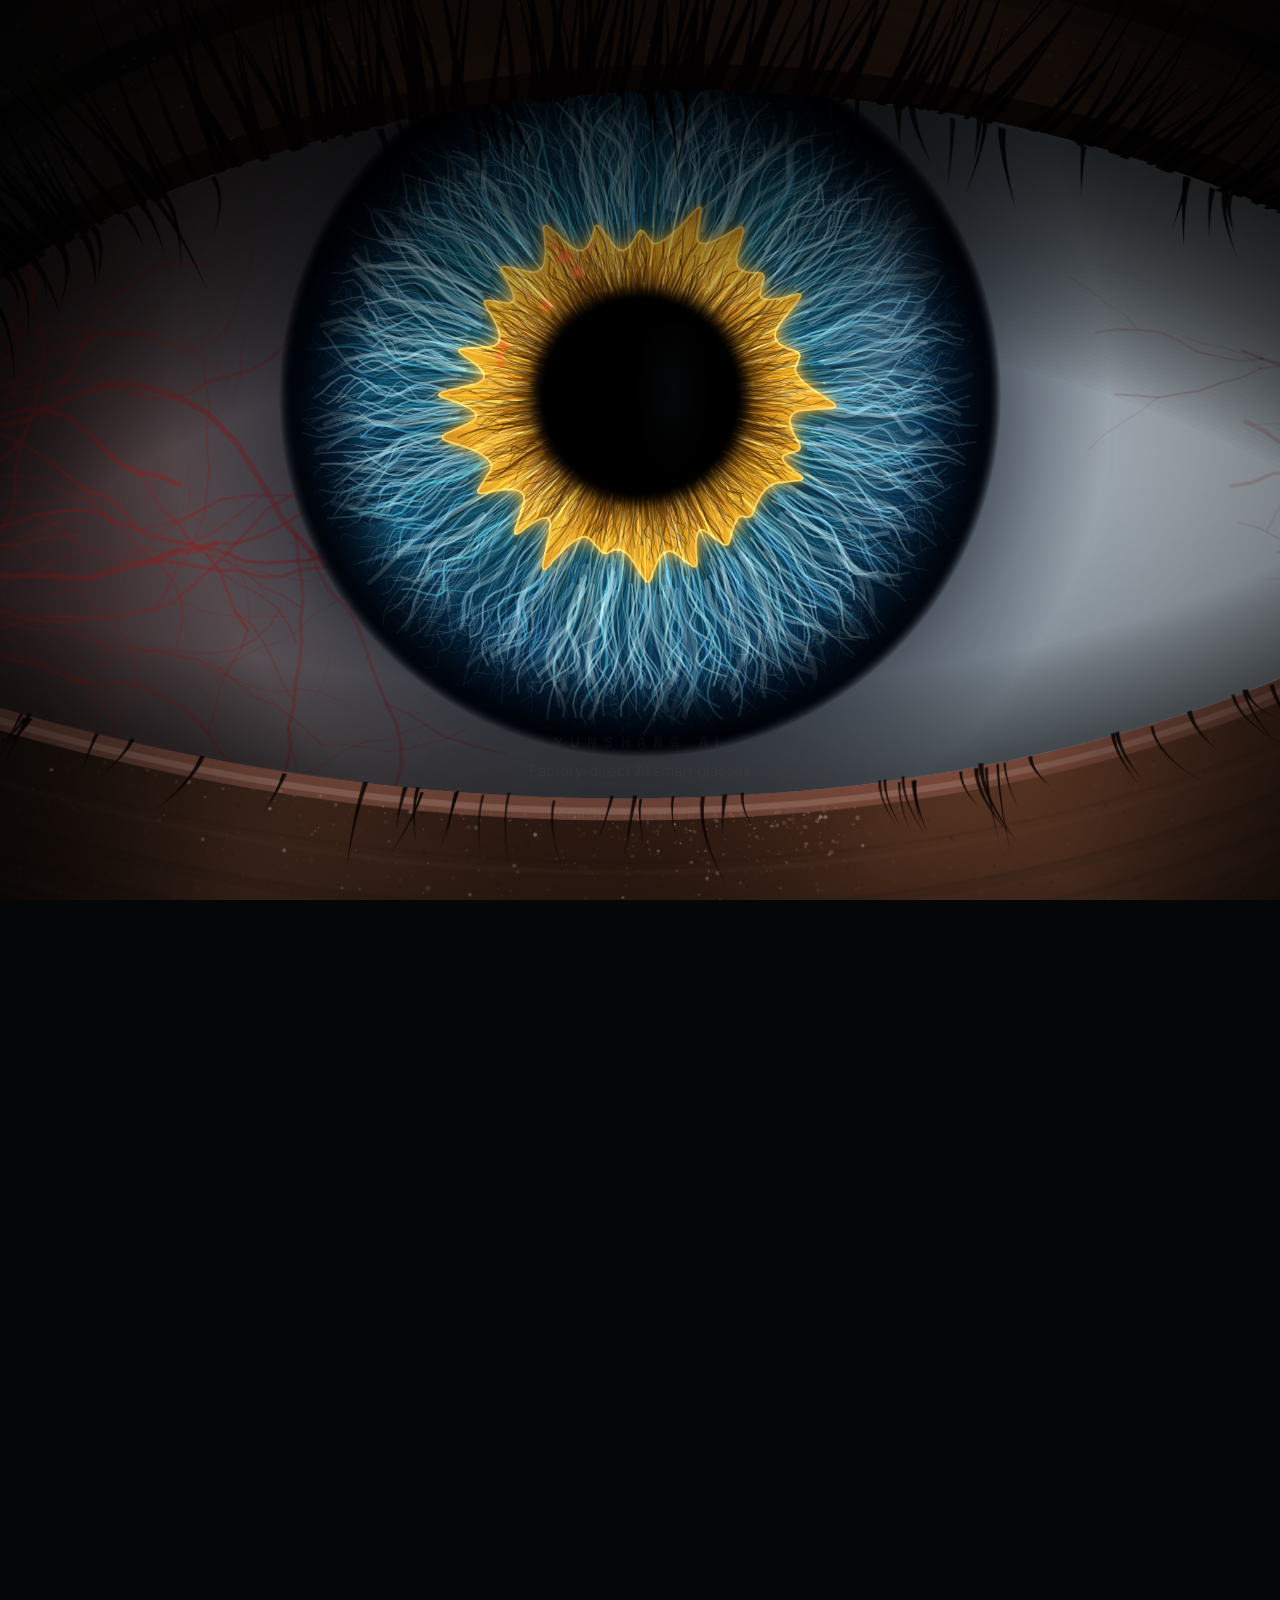
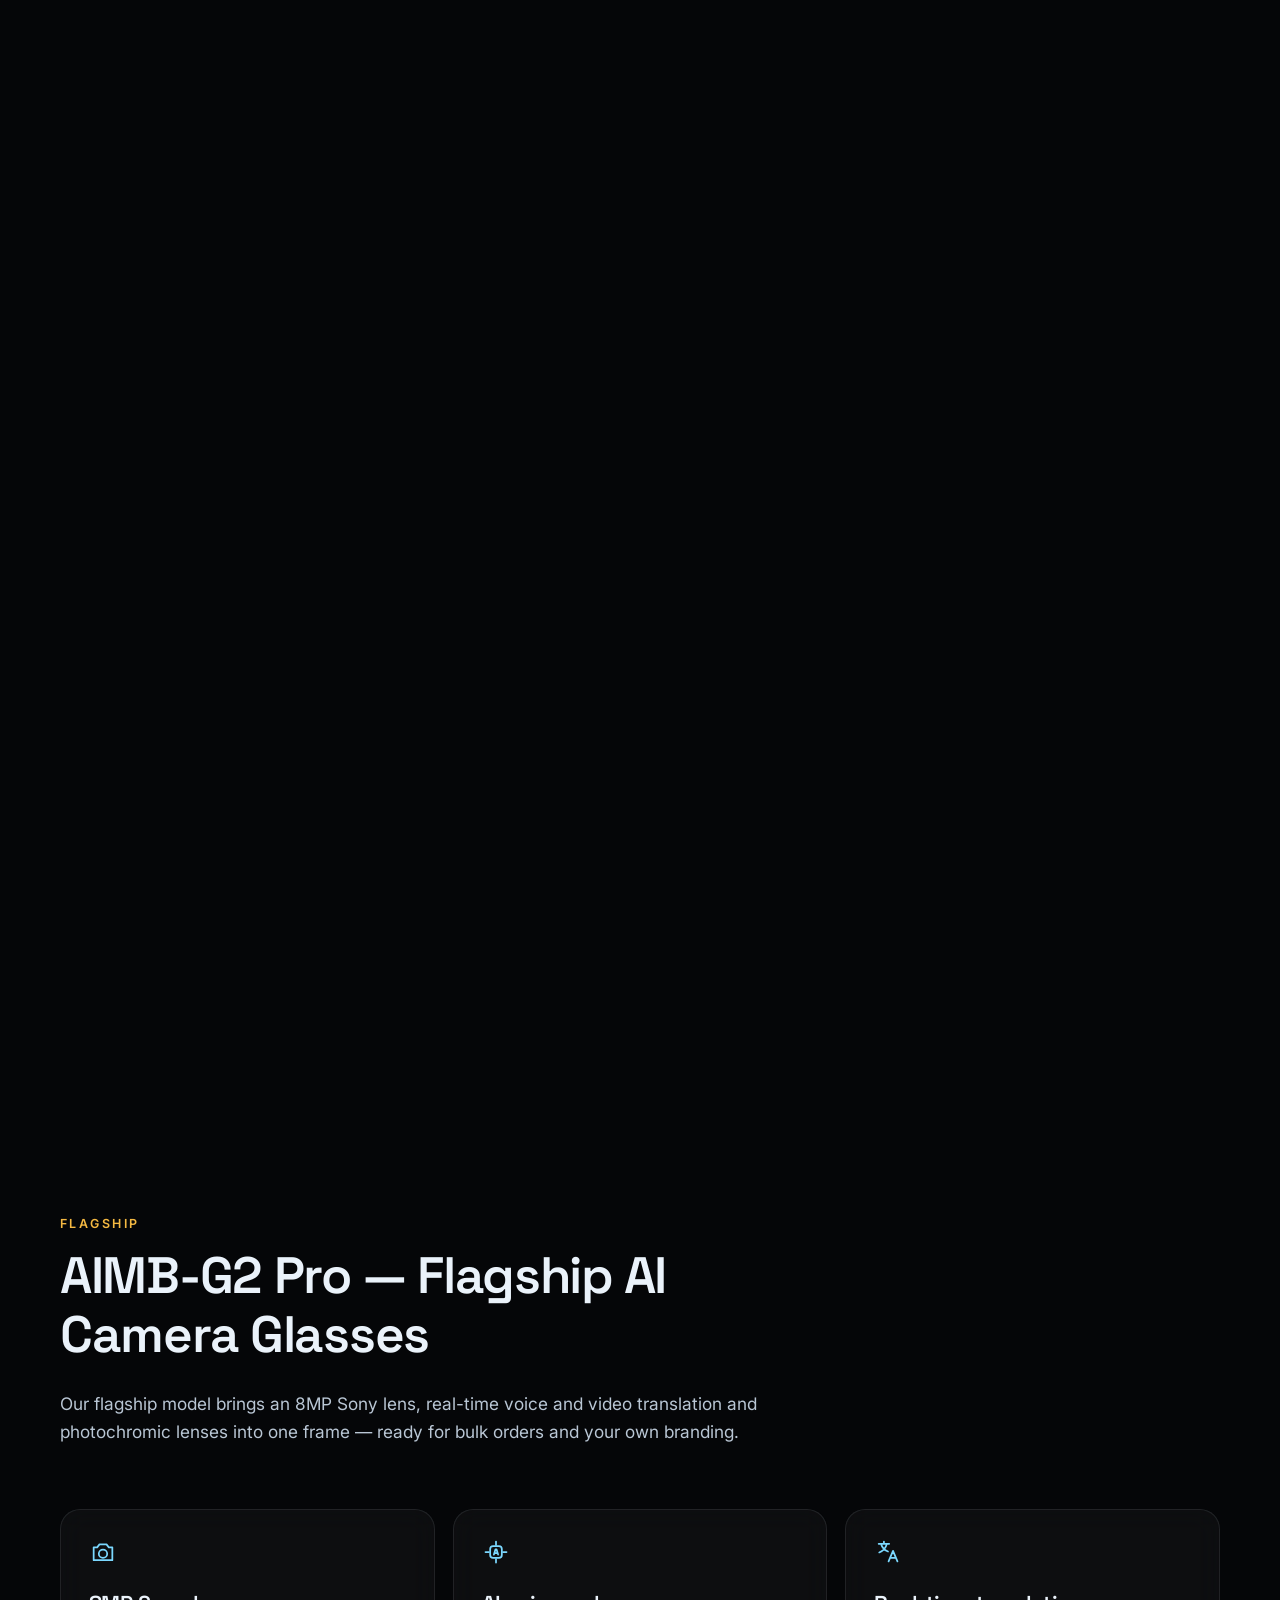
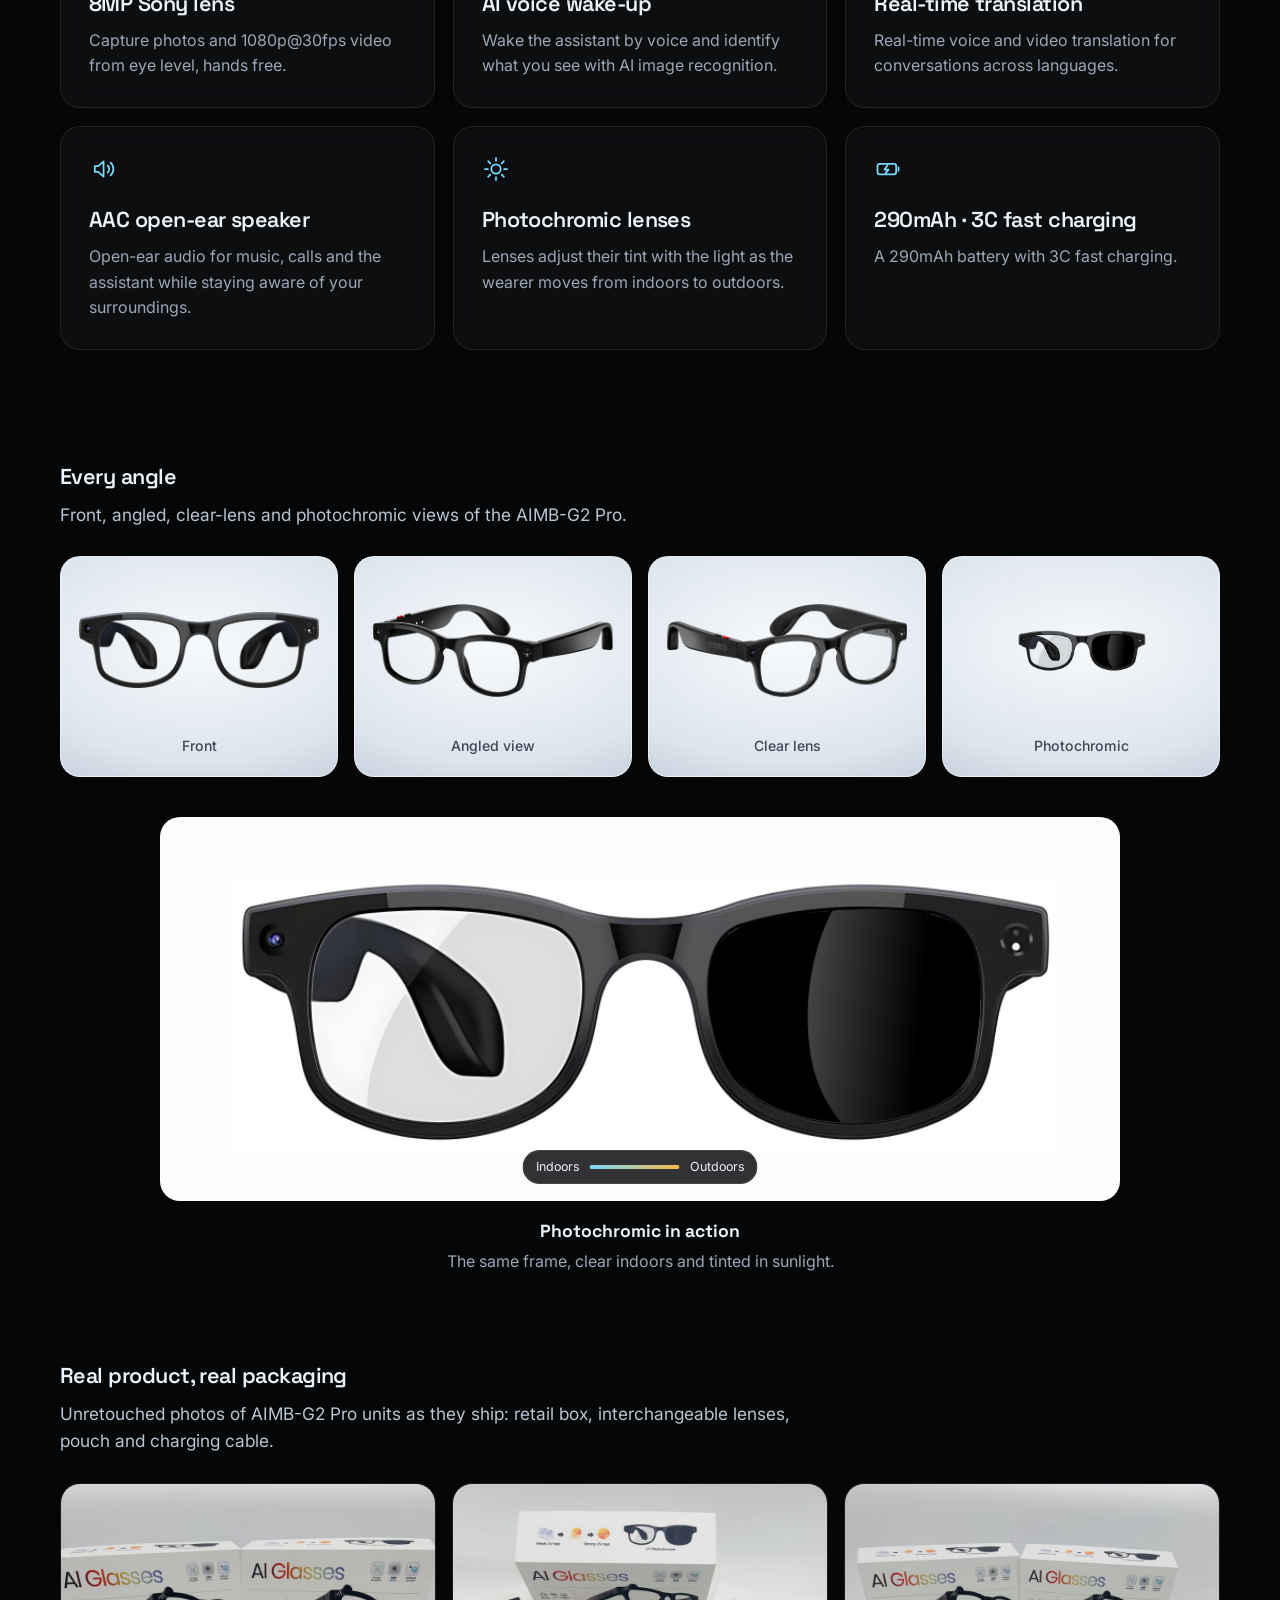
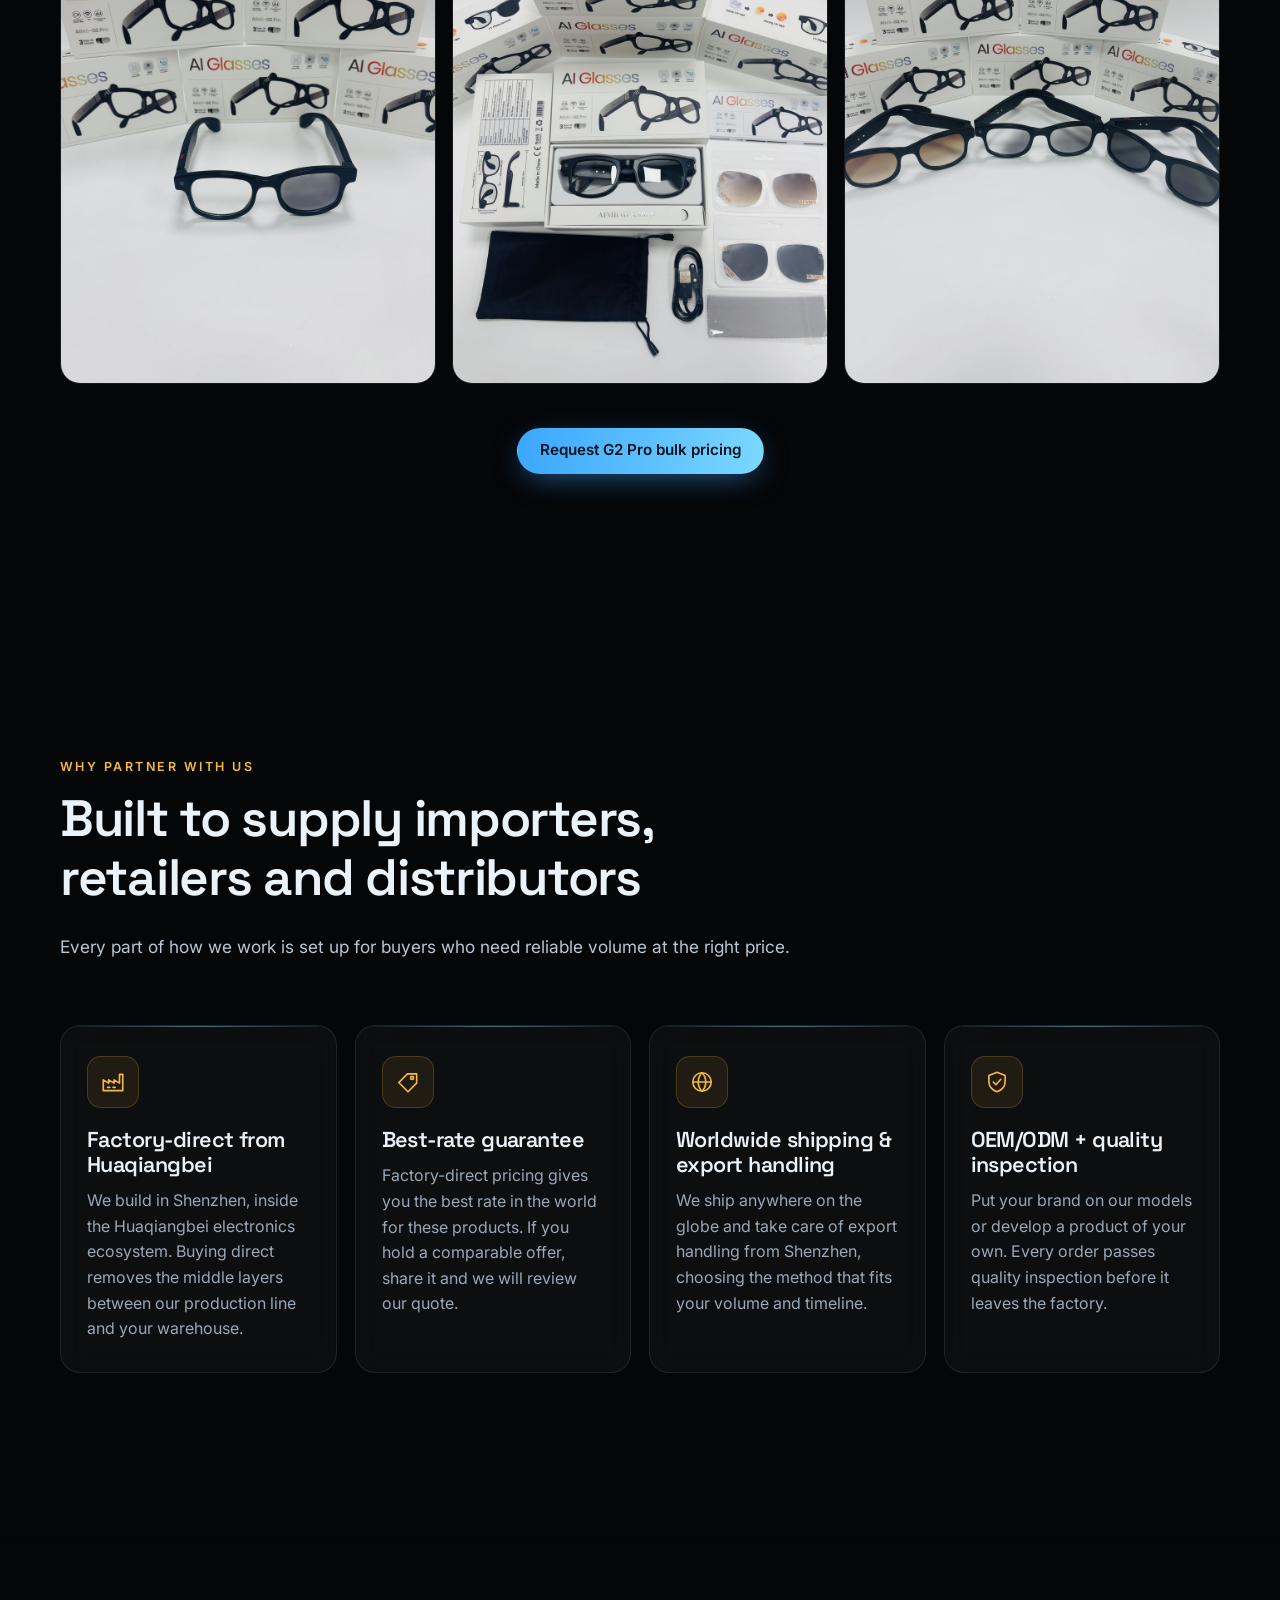
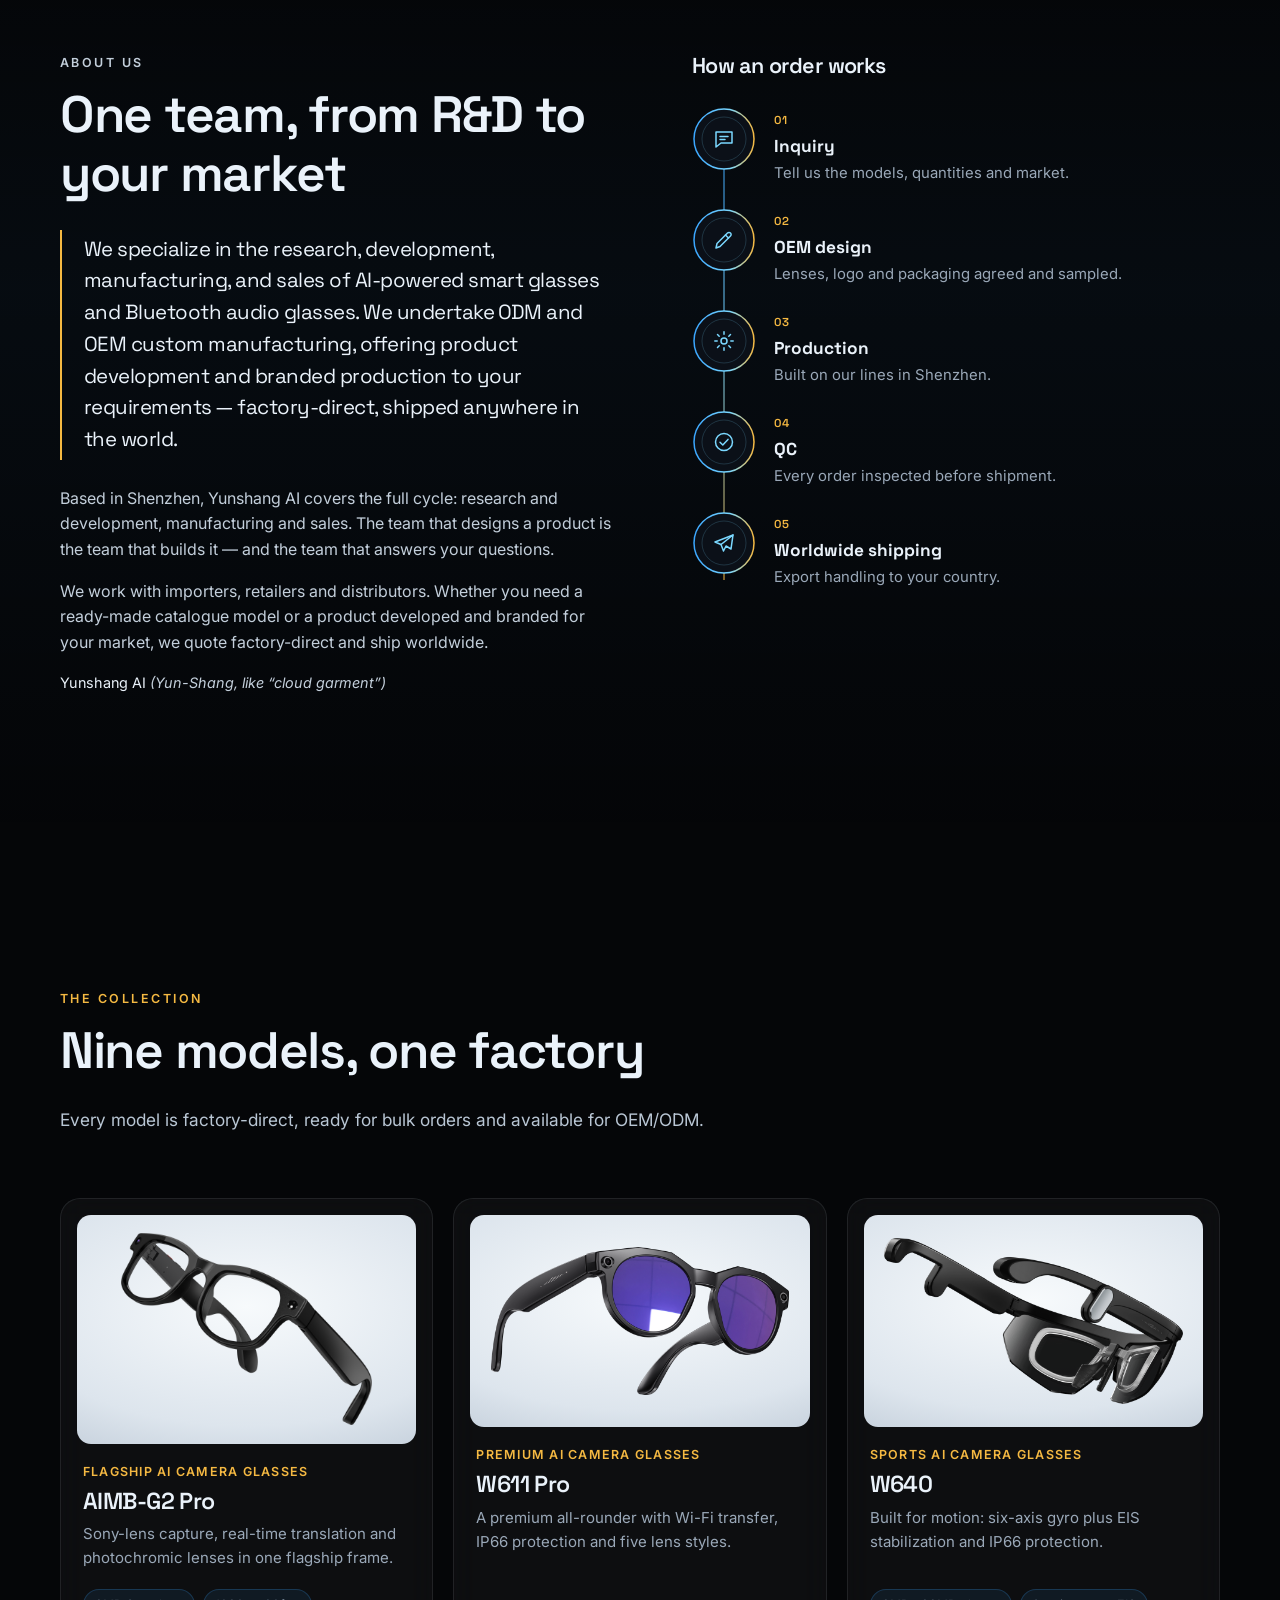
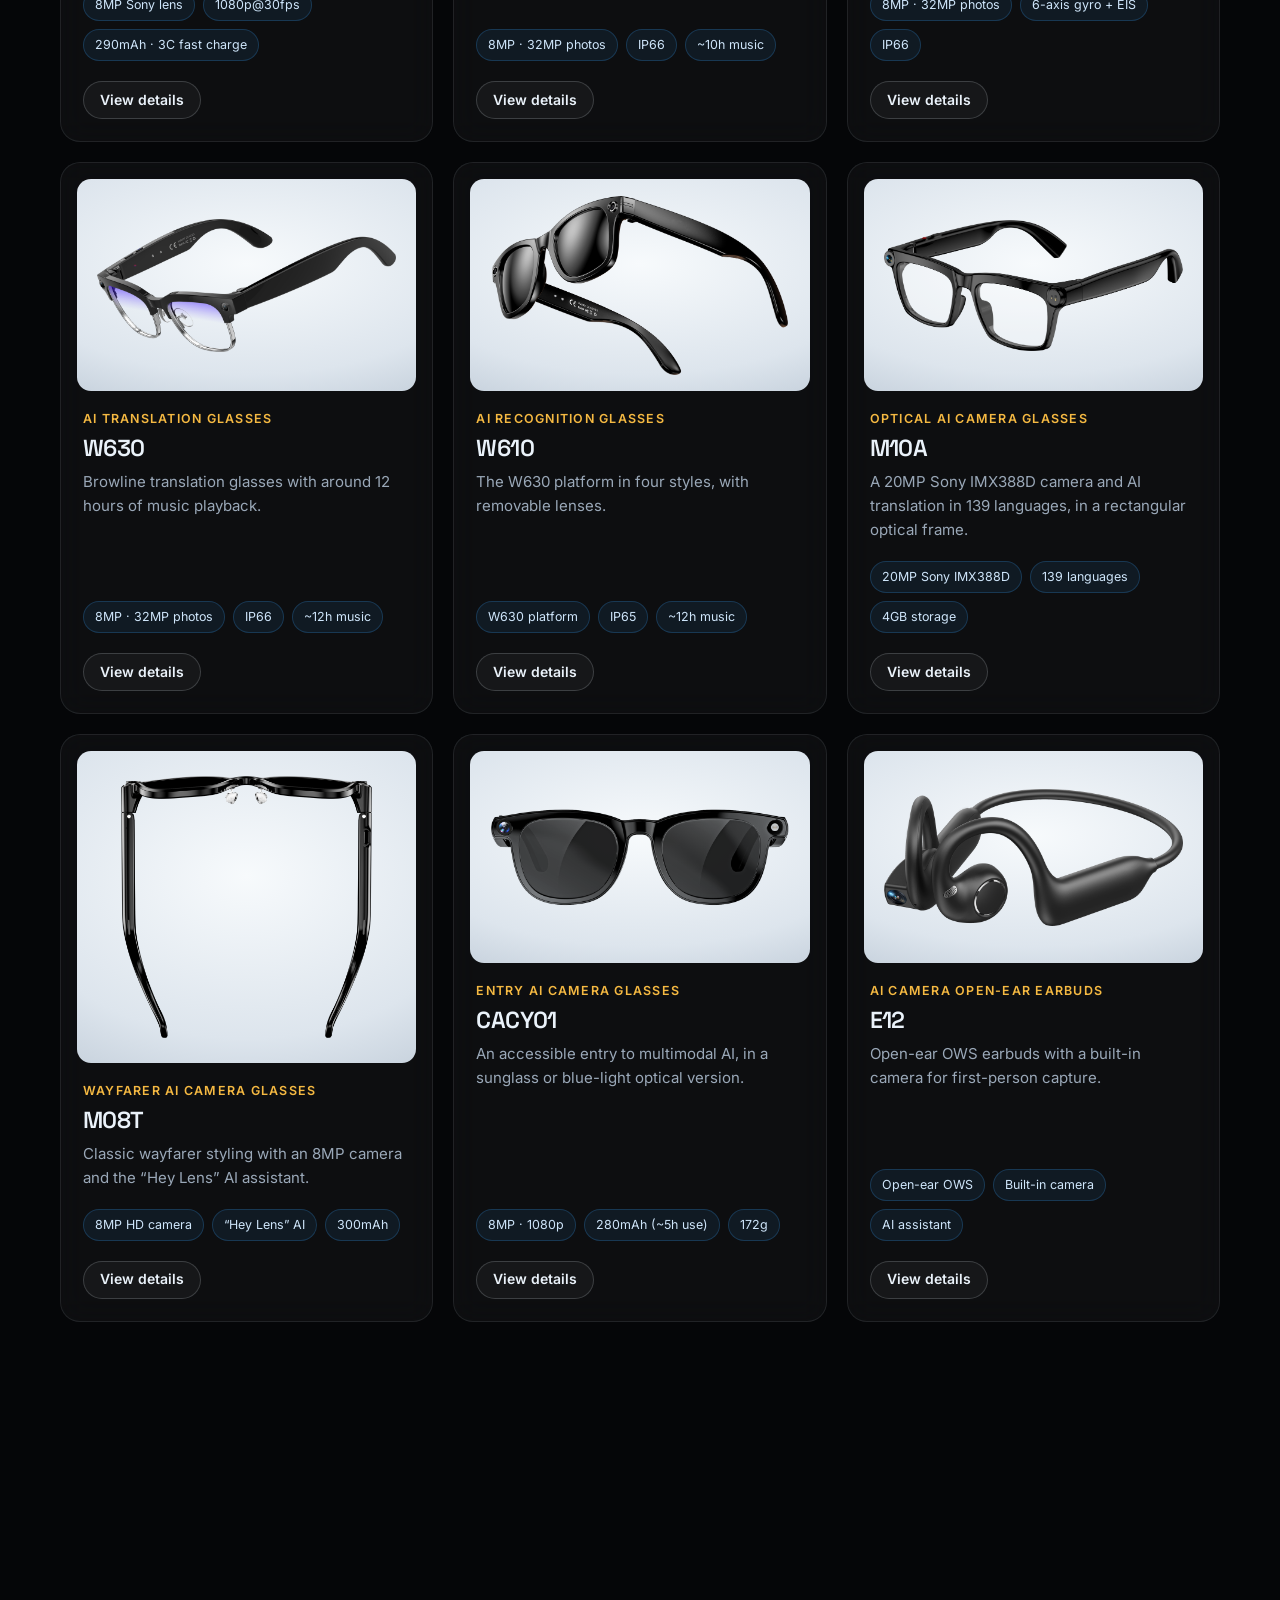
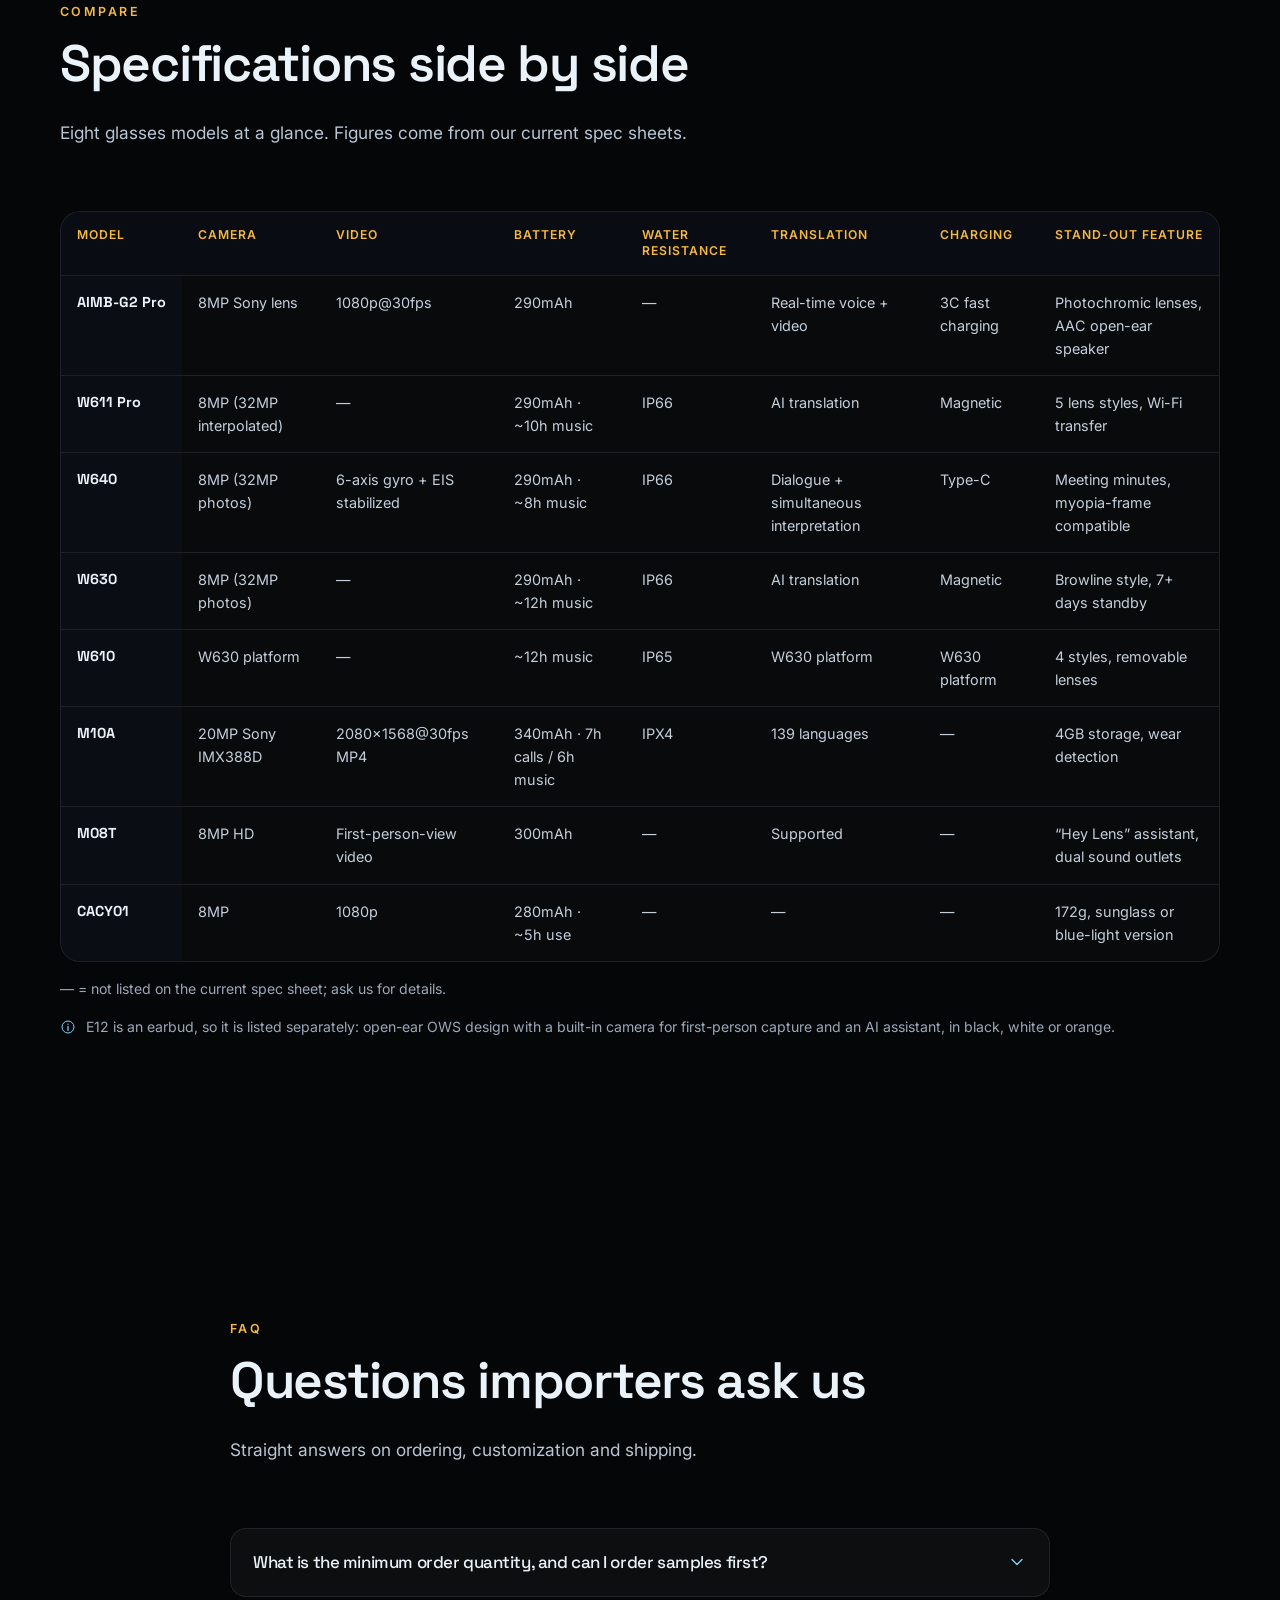
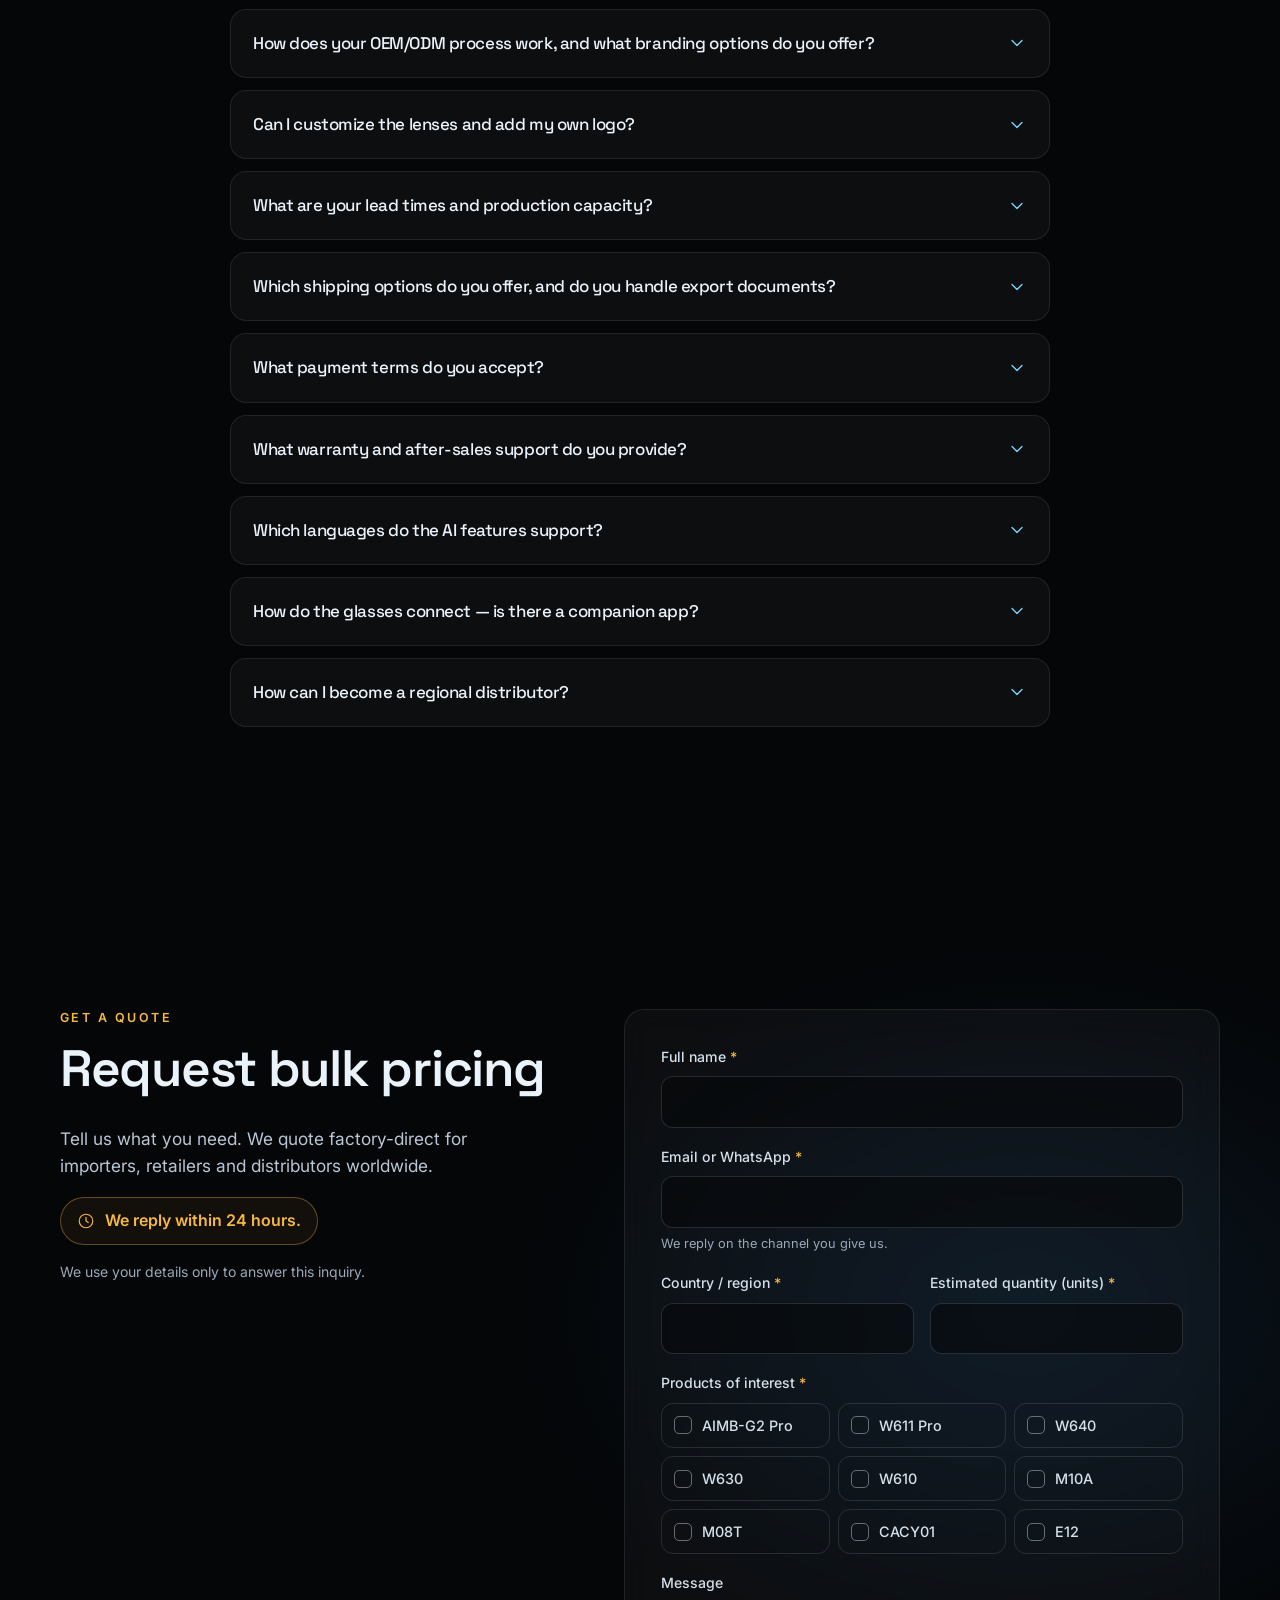
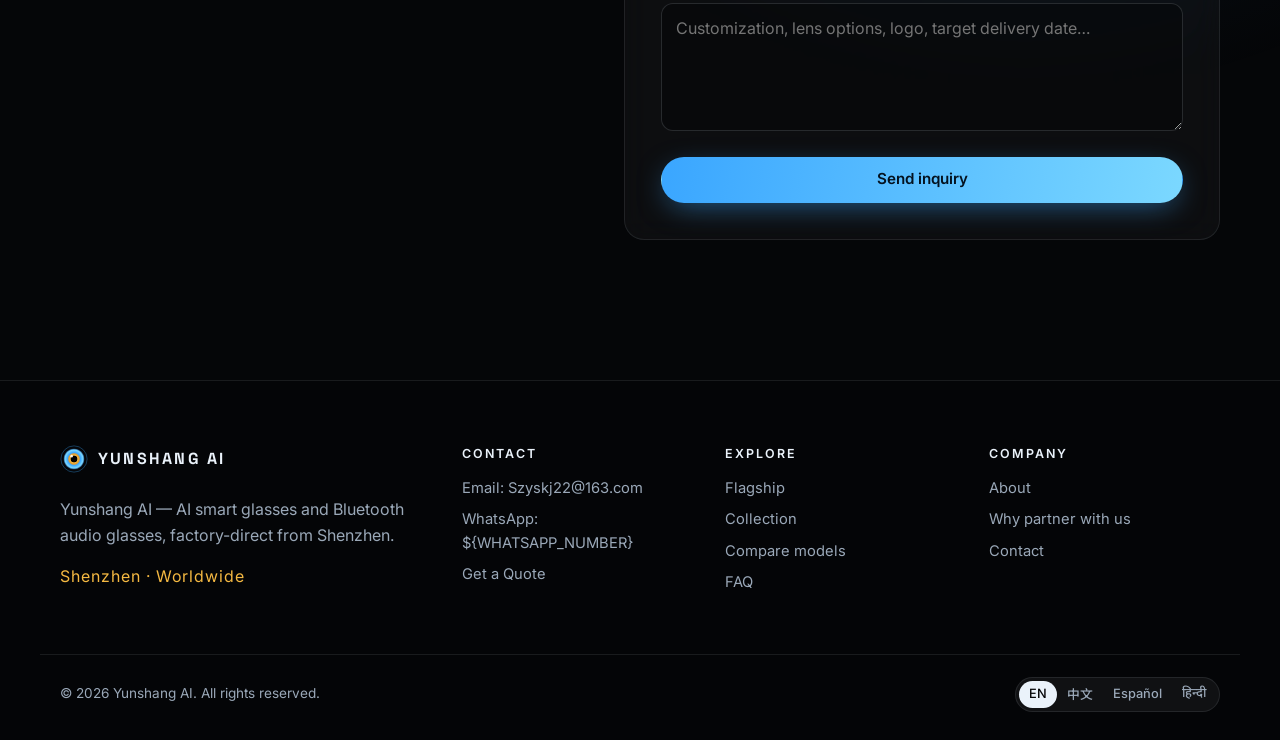
==== commit 7f1b63ce: "Set the sales contact email and fix phone-width layout. Wire Szyskj22@163.com through the footer, ma" ====
--- a/index.html
+++ b/index.html
@@ -36,6 +36,13 @@
 <link rel="stylesheet" href="https://fonts.googleapis.com/css2?family=Space+Grotesk:wght@400;500;600;700&family=Inter:wght@400;500;600&family=Noto+Sans+SC:wght@400;500;700&family=Noto+Sans+Devanagari:wght@400;500;700&display=swap">
 <link rel="preload" as="image" href="assets/g2pro-hero.png" fetchpriority="high">
 <link rel="stylesheet" href="style.css">
+<noscript>
+  <style>
+    .reveal { opacity: 1 !important; transform: none !important; }
+    .site-nav { transform: none !important; opacity: 1 !important; }
+    .stage-copy, .stage-product { opacity: 1 !important; transform: none !important; }
+  </style>
+</noscript>
 <script type="application/ld+json">
 {
  "@context": "https://schema.org",
@@ -48,7 +55,7 @@
    "url": "https://YOUR-DOMAIN.com/",
    "logo": "https://YOUR-DOMAIN.com/assets/logo.svg",
    "description": "We specialize in the research, development, manufacturing, and sales of AI-powered smart glasses and Bluetooth audio glasses. We undertake ODM and OEM custom manufacturing, offering product development and branded production to your requirements — factory-direct, shipped anywhere in the world.",
-   "email": "${CONTACT_EMAIL}",
+   "email": "Szyskj22@163.com",
    "address": {
     "@type": "PostalAddress",
     "addressLocality": "Shenzhen",
@@ -60,7 +67,7 @@
     {
      "@type": "ContactPoint",
      "contactType": "sales",
-     "email": "${CONTACT_EMAIL}",
+     "email": "Szyskj22@163.com",
      "telephone": "${WHATSAPP_NUMBER}",
      "areaServed": "Worldwide",
      "availableLanguage": [
@@ -1181,6 +1188,7 @@
       <a href="#about" data-i18n="nav.about">About</a>
       <a href="#faq" data-i18n="nav.faq">FAQ</a>
       <a href="#contact" data-i18n="nav.contact">Contact</a>
+      <a class="btn btn-primary nav-menu-cta" href="#quote" data-i18n="nav.quote">Get a Quote</a>
     </nav>
     <div class="nav-tools">
       <div class="lang-switch" role="group" aria-label="Choose language" data-i18n-attr="aria-label:a11y.lang">
@@ -1665,7 +1673,7 @@
         <h3 data-i18n="quote.okTitle">Your inquiry is ready to send</h3>
         <p data-i18n="quote.okBody">Choose how to send it — your details are already filled in. We reply within 24 hours.</p>
         <div class="cta-row">
-          <a class="btn btn-primary" id="mailto-link" href="mailto:${CONTACT_EMAIL}" data-i18n="quote.mailto">Send by email</a>
+          <a class="btn btn-primary" id="mailto-link" href="mailto:Szyskj22@163.com" data-i18n="quote.mailto">Send by email</a>
           <a class="btn btn-ghost" id="wa-link" href="https://wa.me/${WHATSAPP_NUMBER}" target="_blank" rel="noopener" data-i18n="quote.whatsapp">Send on WhatsApp</a>
         </div>
         <button type="button" class="link-btn" id="form-again" data-i18n="quote.again">Edit inquiry</button>
@@ -1686,7 +1694,7 @@
     <div>
       <h2 class="footer-h" data-i18n="footer.contact">Contact</h2>
       <ul class="footer-list">
-        <li><span data-i18n="footer.email">Email</span>: <a href="mailto:${CONTACT_EMAIL}">${CONTACT_EMAIL}</a></li>
+        <li><span data-i18n="footer.email">Email</span>: <a href="mailto:Szyskj22@163.com" data-i18n="footer.address">Szyskj22@163.com</a></li>
         <li><span data-i18n="footer.wa">WhatsApp</span>: <a href="https://wa.me/${WHATSAPP_NUMBER}" rel="noopener" target="_blank">${WHATSAPP_NUMBER}</a></li>
         <li><a href="#quote" data-i18n="nav.quote">Get a Quote</a></li>
       </ul>
--- a/style.css
+++ b/style.css
@@ -29,12 +29,13 @@
 :lang(es) { hyphens: auto; }
 
 *, *::before, *::after { box-sizing: border-box; }
-html { scroll-behavior: smooth; scroll-padding-top: calc(var(--nav-h) + 12px); -webkit-text-size-adjust: 100%; }
+html { scroll-behavior: smooth; scroll-padding-top: calc(var(--nav-h) + env(safe-area-inset-top, 0px) + 12px); -webkit-text-size-adjust: 100%; overflow-x: hidden; overflow-x: clip; }
 body {
   margin: 0; background: var(--bg); color: var(--text);
   font-family: var(--f-body); font-size: 16px; line-height: var(--lh);
-  -webkit-font-smoothing: antialiased; text-rendering: optimizeLegibility; overflow-x: hidden;
-}
+  -webkit-font-smoothing: antialiased; text-rendering: optimizeLegibility; overflow-x: hidden; overflow-x: clip;
+}
+section[id], footer[id], .flagship-body { scroll-margin-top: calc(var(--nav-h) + env(safe-area-inset-top, 0px) + 12px); }
 img { max-width: 100%; height: auto; display: block; }
 a { color: var(--blue-2); text-decoration: none; }
 a:hover { color: #fff; }
@@ -49,7 +50,7 @@
 .skip-link { position: fixed; left: 12px; top: -60px; z-index: 200; background: var(--gold); color: #111; padding: 10px 16px; border-radius: 10px; font-weight: 600; transition: top .3s var(--ease); }
 .skip-link:focus { top: 12px; color: #111; }
 
-.container { width: 100%; max-width: 1200px; margin: 0 auto; padding: 0 20px; }
+.container { width: 100%; max-width: 1200px; margin: 0 auto; padding: 0 max(20px, env(safe-area-inset-right, 0px)) 0 max(20px, env(safe-area-inset-left, 0px)); }
 .container.narrow { max-width: 860px; }
 .center { text-align: center; }
 .muted { color: var(--muted); }
@@ -78,14 +79,16 @@
 
 /* ---------- Nav ---------- */
 .site-nav {
-  position: fixed; inset: 0 0 auto 0; z-index: 100; height: var(--nav-h);
+  position: fixed; inset: 0 0 auto 0; z-index: 100;
+  height: calc(var(--nav-h) + env(safe-area-inset-top, 0px));
+  padding-top: env(safe-area-inset-top, 0px);
   background: rgba(5, 6, 8, .55); border-bottom: 1px solid var(--line);
   -webkit-backdrop-filter: blur(18px) saturate(1.3); backdrop-filter: blur(18px) saturate(1.3);
   transform: translate3d(0, -110%, 0); opacity: 0;
   transition: transform .6s var(--ease), opacity .6s var(--ease);
 }
 .nav-on .site-nav, .site-nav:focus-within { transform: none; opacity: 1; }
-.nav-inner { height: 100%; max-width: 1280px; margin: 0 auto; padding: 0 20px; display: flex; align-items: center; gap: 20px; }
+.nav-inner { height: 100%; max-width: 1280px; margin: 0 auto; padding: 0 max(20px, env(safe-area-inset-right, 0px)) 0 max(20px, env(safe-area-inset-left, 0px)); display: flex; align-items: center; gap: 20px; }
 .brand { display: inline-flex; align-items: center; gap: 10px; color: var(--text); flex-shrink: 0; }
 .brand-word { font: 700 1rem/1 "Space Grotesk", system-ui, sans-serif; letter-spacing: .14em; }
 .nav-links { display: flex; gap: 4px; margin-left: auto; }
@@ -101,25 +104,38 @@
 .lang-switch button[lang="hi"] { font-family: "Noto Sans Devanagari", sans-serif; }
 .lang-switch button:hover { color: var(--text); }
 .lang-switch button[aria-pressed="true"] { background: var(--text); color: var(--bg); }
-.nav-burger { display: none; background: none; border: 1px solid var(--line); color: var(--text); width: 40px; height: 40px; border-radius: 12px; align-items: center; justify-content: center; cursor: pointer; }
-
+.nav-burger { display: none; background: none; border: 1px solid var(--line); color: var(--text); width: 44px; height: 44px; border-radius: 12px; align-items: center; justify-content: center; cursor: pointer; }
+.nav-menu-cta { display: none; }
 @media (max-width: 1080px) {
+  .site-nav { transform: none; opacity: 1; }
   .nav-burger { display: inline-flex; }
   .nav-links {
-    position: fixed; top: var(--nav-h); left: 0; right: 0; flex-direction: column; gap: 0; padding: 12px 20px 20px;
+    position: fixed; top: calc(var(--nav-h) + env(safe-area-inset-top, 0px)); left: 0; right: 0; flex-direction: column; gap: 0;
+    padding: 12px max(20px, env(safe-area-inset-right, 0px)) max(20px, env(safe-area-inset-bottom, 0px)) max(20px, env(safe-area-inset-left, 0px));
+    max-height: calc(100dvh - var(--nav-h) - env(safe-area-inset-top, 0px)); overflow-y: auto; -webkit-overflow-scrolling: touch;
     background: rgba(5, 6, 8, .96); border-bottom: 1px solid var(--line);
-    transform: translateY(-8px); opacity: 0; visibility: hidden; transition: opacity .3s var(--ease), transform .3s var(--ease), visibility .3s;
+    transform: translateY(-8px); opacity: 0; visibility: hidden; pointer-events: none;
+    transition: opacity .3s var(--ease), transform .3s var(--ease), visibility .3s;
   }
-  .nav-links.open { transform: none; opacity: 1; visibility: visible; }
-  .nav-links a { padding: 14px 4px; border-radius: 0; border-bottom: 1px solid var(--line); font-size: 1rem; }
+  .nav-links.open { transform: none; opacity: 1; visibility: visible; pointer-events: auto; }
+  .nav-links a:not(.nav-menu-cta) { padding: 14px 4px; border-radius: 0; border-bottom: 1px solid var(--line); font-size: 1rem; min-height: 44px; white-space: normal; }
+  .nav-links a.nav-menu-cta {
+    display: none; margin-top: 14px; align-self: stretch; justify-content: center;
+    border: 0; border-radius: 999px; color: #04121f; background: var(--grad);
+    padding: 11px 22px; min-height: 46px;
+  }
+  .nav-links.open a.nav-menu-cta { display: inline-flex; }
   .nav-tools { margin-left: auto; }
+  .lang-switch button { min-height: 44px; padding: 0 10px; display: inline-flex; align-items: center; justify-content: center; }
 }
 @media (max-width: 720px) { .nav-cta { display: none; } }
 @media (max-width: 520px) {
-  .nav-inner { gap: 10px; padding: 0 14px; }
+  .nav-inner { gap: 8px; padding: 0 max(12px, env(safe-area-inset-right, 0px)) 0 max(12px, env(safe-area-inset-left, 0px)); }
   .brand-word { display: none; }
-  .lang-switch button { padding: 7px 8px; font-size: .75rem; }
-}
+  .lang-switch button { padding: 0 8px; font-size: .8rem; }
+  .nav-tools { gap: 8px; }
+}
+body.menu-open { overflow: hidden; }
 
 /* ---------- Portal (Act 1 + Act 2) ---------- */
 .portal { position: relative; height: 300vh; }
@@ -130,20 +146,22 @@
   background: radial-gradient(ellipse at center, transparent 45%, rgba(0, 0, 0, .65) 100%);
 }
 .portal-intro {
-  position: absolute; left: 0; right: 0; bottom: max(6vh, 32px); z-index: 2; text-align: center; padding: 0 20px;
+  position: absolute; left: 0; right: 0; bottom: max(6vh, calc(32px + env(safe-area-inset-bottom, 0px))); z-index: 2; text-align: center;
+  padding: 0 max(20px, env(safe-area-inset-right, 0px)) 0 max(20px, env(safe-area-inset-left, 0px));
   will-change: opacity, transform; pointer-events: none;
 }
 .portal-intro::before { content: ""; position: absolute; left: 50%; top: -30px; bottom: -60px; width: min(560px, 100%); transform: translateX(-50%); z-index: -1; background: radial-gradient(closest-side, rgba(5,6,8,.78), rgba(5,6,8,0)); }
 .intro-brand { font: 600 .9rem/1 "Space Grotesk", sans-serif; letter-spacing: .5em; margin: 0 0 10px; color: var(--text); }
 .intro-line { color: var(--muted); font-size: .95rem; margin: 0 0 18px; }
-.scroll-hint { display: inline-flex; align-items: center; gap: 8px; margin: 0; color: var(--blue-2); font-size: .8rem; letter-spacing: .12em; text-transform: uppercase; }
+.scroll-hint { display: inline-flex; align-items: center; justify-content: center; flex-wrap: wrap; gap: 8px; margin: 0; max-width: 100%; color: var(--blue-2); font-size: .8rem; letter-spacing: .12em; text-transform: uppercase; }
 .scroll-hint svg { animation: nudge 2.2s var(--ease-io) infinite; }
 @keyframes nudge { 0%, 100% { transform: translateY(0); } 50% { transform: translateY(5px); } }
 
 .stage {
   position: absolute; inset: 0; z-index: 3;
   display: grid; grid-template-columns: minmax(0, 1fr) minmax(0, 1.15fr); align-items: center; gap: 2vw;
-  max-width: 1280px; margin: 0 auto; padding: calc(var(--nav-h) + 2vh) 24px 4vh;
+  max-width: 1280px; margin: 0 auto;
+  padding: calc(var(--nav-h) + env(safe-area-inset-top, 0px) + 2vh) max(24px, env(safe-area-inset-right, 0px)) max(4vh, env(safe-area-inset-bottom, 0px)) max(24px, env(safe-area-inset-left, 0px));
   pointer-events: none;
 }
 .stage.live { pointer-events: auto; }
@@ -153,9 +171,13 @@
 .eyebrow { display: block; font: 500 .82rem/1.5 var(--f-body); letter-spacing: .14em; text-transform: uppercase; color: var(--gold); margin-bottom: 18px; }
 :lang(zh) .eyebrow, :lang(hi) .eyebrow { letter-spacing: .04em; text-transform: none; font-size: .9rem; }
 .headline {
-  display: block; font-size: clamp(2.6rem, 6.4vw, 5.6rem); font-weight: 600; line-height: 1.02;
-  background: linear-gradient(110deg, #fff 10%, var(--blue-2) 55%, var(--blue) 95%);
-  -webkit-background-clip: text; background-clip: text; color: transparent;
+  display: block; font-size: clamp(2.6rem, 6.4vw, 5.6rem); font-weight: 600; line-height: 1.02; color: #fff;
+}
+@supports ((-webkit-background-clip: text) or (background-clip: text)) {
+  .headline {
+    background: linear-gradient(110deg, #fff 10%, var(--blue-2) 55%, var(--blue) 95%);
+    -webkit-background-clip: text; background-clip: text; color: transparent;
+  }
 }
 :lang(hi) .headline { line-height: 1.3; font-size: clamp(2.2rem, 5.4vw, 4.6rem); }
 :lang(zh) .headline { line-height: 1.2; }
@@ -186,14 +208,29 @@
 }
 
 @media (max-width: 860px) {
-  .stage { grid-template-columns: 1fr; grid-template-rows: auto auto; align-content: center; gap: 0; text-align: center; padding-top: calc(var(--nav-h) + 1vh); }
-  .stage-product { order: -1; height: 38vh; }
-  .spin img { max-height: 30vh; }
+  .stage { grid-template-columns: 1fr; grid-template-rows: auto minmax(0, auto); align-content: center; align-content: safe center; gap: 0; text-align: center; padding-top: calc(var(--nav-h) + env(safe-area-inset-top, 0px) + 1vh); }
+  .stage-product { order: -1; height: auto; min-height: 0; }
+  .spin img { max-height: min(30vh, 240px); width: auto; max-width: 100%; margin-inline: auto; }
   .stage-sub { margin-left: auto; margin-right: auto; }
-  .cta-row { justify-content: center; }
+  .stage .cta-row { justify-content: center; }
   .headline { font-size: clamp(2.2rem, 10vw, 3.4rem); }
   :lang(hi) .headline { font-size: clamp(1.9rem, 8.4vw, 3rem); }
   .eyebrow { margin-bottom: 10px; }
+}
+/* Short phones: the centered hero otherwise slides under the header and off the bottom. */
+@media (max-width: 860px) and (max-height: 720px) {
+  .stage { align-content: start; gap: 0; padding-bottom: max(10px, env(safe-area-inset-bottom, 0px)); }
+  .spin img { max-height: min(24vh, 170px); }
+  .eyebrow { margin-bottom: 6px; }
+  #hero-title { margin-bottom: 8px; }
+  .stage-sub { margin-bottom: 12px; }
+  .headline { font-size: clamp(1.8rem, 8.2vw, 2.5rem); }
+  :lang(hi) .headline { font-size: clamp(1.65rem, 7.4vw, 2.2rem); }
+}
+@media (max-width: 860px) and (max-height: 600px) {
+  .spin img { max-height: min(20vh, 130px); }
+  .stage-sub { margin-bottom: 8px; line-height: 1.4; }
+  .eyebrow { margin-bottom: 4px; }
 }
 
 /* ---------- Sections ---------- */
@@ -208,6 +245,11 @@
 
 .reveal { opacity: 0; transform: translate3d(0, 26px, 0); transition: opacity .8s var(--ease), transform .8s var(--ease); }
 .reveal.in { opacity: 1; transform: none; }
+@media (scripting: none) {
+  .reveal { opacity: 1; transform: none; }
+  .site-nav { transform: none; opacity: 1; }
+  .stage-copy, .stage-product { opacity: 1; transform: none; }
+}
 
 /* Features */
 .feature-grid { display: grid; grid-template-columns: repeat(auto-fit, minmax(min(100%, 300px), 1fr)); gap: 18px; }
@@ -240,7 +282,7 @@
   transform: translateX(-120%) skewX(-12deg); animation: sweep 8s var(--ease-io) infinite;
 }
 @keyframes sweep { 0%, 12% { transform: translateX(-120%) skewX(-12deg); } 45%, 100% { transform: translateX(420%) skewX(-12deg); } }
-.lens-meter { position: absolute; left: 50%; bottom: 16px; transform: translateX(-50%); display: flex; align-items: center; gap: 10px; font-size: .78rem; color: var(--text); background: rgba(5, 6, 8, .82); padding: 6px 12px; border-radius: 999px; border: 1px solid var(--line); white-space: nowrap; }
+.lens-meter { position: absolute; left: 50%; bottom: 16px; transform: translateX(-50%); display: flex; align-items: center; justify-content: center; flex-wrap: wrap; gap: 10px; max-width: calc(100% - 16px); font-size: .78rem; color: var(--text); background: rgba(5, 6, 8, .82); padding: 6px 12px; border-radius: 999px; border: 1px solid var(--line); text-align: center; }
 .lens-meter i { position: relative; display: block; width: 90px; height: 4px; border-radius: 4px; background: rgba(255, 255, 255, .1); overflow: hidden; }
 .lens-meter b { position: absolute; inset: 0; background: linear-gradient(90deg, var(--blue-2), var(--gold)); transform-origin: left; animation: meter 8s var(--ease-io) infinite; }
 @keyframes meter { 0%, 12% { transform: scaleX(.05); } 42%, 62% { transform: scaleX(1); } 92%, 100% { transform: scaleX(.05); } }
@@ -300,10 +342,11 @@
 .chips { list-style: none; padding: 0; margin: 4px 0 20px; display: flex; flex-wrap: wrap; gap: 8px; }
 .chips li { font-size: .78rem; padding: 5px 11px; border-radius: 999px; background: rgba(58, 166, 255, .08); border: 1px solid rgba(58, 166, 255, .22); color: #cfe6fb; overflow-wrap: anywhere; }
 .product-card .btn { align-self: flex-start; }
+@media (max-width: 720px) { .product-card .btn { min-height: 44px; } }
 
 /* Compare */
 .swipe-hint { display: none; color: var(--muted); font-size: .85rem; }
-.table-wrap { overflow-x: auto; border-radius: var(--radius); border: 1px solid var(--line); background: rgba(255, 255, 255, .02); -webkit-overflow-scrolling: touch; }
+.table-wrap { max-width: 100%; overflow-x: auto; overscroll-behavior-x: contain; border-radius: var(--radius); border: 1px solid var(--line); background: rgba(255, 255, 255, .02); -webkit-overflow-scrolling: touch; }
 table.cmp { width: 100%; min-width: 1040px; border-collapse: collapse; font-size: .9rem; }
 .cmp th, .cmp td { text-align: left; padding: 15px 16px; border-bottom: 1px solid var(--line); vertical-align: top; overflow-wrap: break-word; }
 .cmp thead th { font: 600 .76rem/1.35 var(--f-body); letter-spacing: .08em; text-transform: uppercase; color: var(--gold); background: rgba(10, 13, 19, .96); position: sticky; top: 0; }
@@ -324,7 +367,7 @@
 .faq-list { display: grid; gap: 12px; }
 .faq-item { border: 1px solid var(--line); border-radius: 16px; background: var(--glass); transition: border-color .4s var(--ease), background .4s var(--ease); }
 .faq-item[open] { border-color: rgba(123, 216, 255, .3); background: rgba(58, 166, 255, .04); }
-.faq-item summary { list-style: none; cursor: pointer; display: flex; justify-content: space-between; align-items: center; gap: 16px; padding: 20px 22px; font-family: var(--f-display); font-size: 1.06rem; font-weight: 500; letter-spacing: var(--track); }
+.faq-item summary { list-style: none; cursor: pointer; display: flex; justify-content: space-between; align-items: center; gap: 16px; padding: 20px 22px; min-height: 44px; font-family: var(--f-display); font-size: 1.06rem; font-weight: 500; letter-spacing: var(--track); }
 .faq-item summary::-webkit-details-marker { display: none; }
 .faq-item .chev { flex-shrink: 0; color: var(--blue-2); transition: transform .4s var(--ease); }
 .faq-item[open] .chev { transform: rotate(180deg); }
@@ -336,14 +379,14 @@
 /* Quote */
 .section-quote { background: radial-gradient(60% 50% at 80% 40%, rgba(58, 166, 255, .09), transparent 70%); }
 .quote-grid { display: grid; grid-template-columns: minmax(0, .9fr) minmax(0, 1.1fr); gap: clamp(30px, 6vw, 80px); align-items: start; }
-.reply-badge { display: inline-flex; align-items: center; gap: 10px; padding: 10px 16px; border-radius: 999px; border: 1px solid rgba(245, 185, 66, .35); color: var(--gold); background: rgba(245, 185, 66, .06); font-weight: 600; }
+.reply-badge { display: inline-flex; align-items: center; flex-wrap: wrap; gap: 10px; max-width: 100%; padding: 10px 16px; border-radius: 999px; border: 1px solid rgba(245, 185, 66, .35); color: var(--gold); background: rgba(245, 185, 66, .06); font-weight: 600; }
 .quote-card { padding: clamp(22px, 3vw, 36px); }
 .field { margin: 0 0 18px; border: 0; padding: 0; min-width: 0; }
 .field-row { display: grid; grid-template-columns: 1fr 1fr; gap: 16px; }
 .field label, .field legend { display: block; font-size: .88rem; font-weight: 500; margin-bottom: 8px; color: #d5e0ea; padding: 0; }
 .field abbr { color: var(--gold); text-decoration: none; }
 .field input[type="text"], .field input[type="number"], .field textarea {
-  width: 100%; font: inherit; color: var(--text); background: rgba(5, 6, 8, .55);
+  width: 100%; max-width: 100%; font: inherit; font-size: 16px; color: var(--text); background: rgba(5, 6, 8, .55);
   border: 1px solid rgba(234, 242, 250, .14); border-radius: 12px; padding: 12px 14px; min-height: 48px;
   transition: border-color .3s var(--ease), box-shadow .3s var(--ease);
 }
@@ -354,7 +397,7 @@
 .err { font-size: .82rem; color: #ff9b9b; margin: 6px 0 0; min-height: 0; }
 .err:empty { display: none; }
 .check-grid { display: grid; grid-template-columns: repeat(auto-fill, minmax(140px, 1fr)); gap: 8px; }
-.field .check, .check { position: relative; display: flex; margin: 0; align-items: center; gap: 10px; padding: 10px 12px; border-radius: 12px; border: 1px solid rgba(234, 242, 250, .12); cursor: pointer; font-size: .9rem; transition: border-color .3s, background .3s; }
+.field .check, .check { position: relative; display: flex; margin: 0; align-items: center; gap: 10px; padding: 10px 12px; min-height: 44px; border-radius: 12px; border: 1px solid rgba(234, 242, 250, .12); cursor: pointer; font-size: .9rem; overflow-wrap: anywhere; transition: border-color .3s, background .3s; }
 .check input { position: absolute; opacity: 0; width: 1px; height: 1px; }
 .check .box { width: 18px; height: 18px; border-radius: 5px; border: 1.5px solid rgba(234, 242, 250, .4); flex-shrink: 0; transition: background .25s, border-color .25s; position: relative; }
 .check input:checked + .box { background: var(--grad); border-color: transparent; }
@@ -366,33 +409,43 @@
 .form-success svg { margin: 0 auto 14px; }
 .form-success .cta-row { justify-content: center; margin: 18px 0 8px; }
 @media (max-width: 900px) { .quote-grid { grid-template-columns: 1fr; } }
-@media (max-width: 520px) { .field-row { grid-template-columns: 1fr; gap: 0; } }
+@media (max-width: 520px) {
+  .field-row { grid-template-columns: 1fr; gap: 0; }
+  .form-success .cta-row { flex-direction: column; align-items: stretch; }
+  .form-success .cta-row .btn { width: 100%; }
+}
 
 /* Footer */
-.site-footer { border-top: 1px solid var(--line); padding: 64px 0 28px; background: #040507; }
+.site-footer { border-top: 1px solid var(--line); padding: 64px 0 max(28px, env(safe-area-inset-bottom, 0px)); background: #040507; }
 .footer-grid { display: grid; grid-template-columns: 1.6fr 1fr 1fr 1fr; gap: 32px; }
 .footer-brand p { color: var(--muted); max-width: 30em; margin-top: 16px; }
 .footer-brand p.gold { color: var(--gold); margin-top: 0; letter-spacing: .06em; }
 .footer-h { font: 600 .78rem/1.4 var(--f-body); letter-spacing: .16em; text-transform: uppercase; color: var(--text); margin-bottom: 14px; }
 :lang(zh) .footer-h, :lang(hi) .footer-h { letter-spacing: .04em; font-size: .9rem; text-transform: none; }
 .footer-list { list-style: none; margin: 0; padding: 0; display: grid; gap: 8px; color: var(--muted); font-size: .92rem; }
-.footer-list a { color: var(--muted); overflow-wrap: anywhere; }
+.footer-list a, .footer-list li { color: var(--muted); overflow-wrap: anywhere; }
 .footer-list a:hover { color: var(--text); }
 .footer-base { margin-top: 48px; padding-top: 22px; border-top: 1px solid var(--line); display: flex; justify-content: space-between; align-items: center; gap: 16px; flex-wrap: wrap; color: var(--muted); font-size: .85rem; }
 .footer-base p { margin: 0; }
 @media (max-width: 860px) { .footer-grid { grid-template-columns: 1fr 1fr; } .footer-brand { grid-column: 1 / -1; } }
+@media (max-width: 640px) {
+  .footer-grid { grid-template-columns: 1fr; gap: 28px; }
+  .footer-base { align-items: flex-start; }
+}
 
 /* Product dialog */
 .product-dialog {
-  width: min(1000px, calc(100vw - 24px)); max-height: calc(100vh - 24px); max-height: calc(100dvh - 24px); padding: 0; border: 1px solid var(--line); border-radius: 24px;
+  width: min(1000px, calc(100% - 24px)); max-width: calc(100% - 24px);
+  max-height: calc(100dvh - 24px - env(safe-area-inset-top, 0px) - env(safe-area-inset-bottom, 0px));
+  padding: 0; border: 1px solid var(--line); border-radius: 24px;
   background: var(--glass-strong); color: var(--text); overflow: auto;
   -webkit-backdrop-filter: blur(24px); backdrop-filter: blur(24px);
 }
 .product-dialog::backdrop { background: rgba(2, 3, 5, .7); -webkit-backdrop-filter: blur(6px); backdrop-filter: blur(6px); }
 .product-dialog[open] { animation: dlgIn .5s var(--ease); }
 @keyframes dlgIn { from { opacity: 0; transform: translateY(18px) scale(.98); } to { opacity: 1; transform: none; } }
-.dlg-inner { position: relative; padding: clamp(20px, 3vw, 34px); }
-.dlg-close { position: absolute; top: 14px; right: 14px; width: 42px; height: 42px; border-radius: 50%; border: 1px solid var(--line); background: rgba(255, 255, 255, .04); color: var(--text); display: grid; place-items: center; cursor: pointer; z-index: 2; }
+.dlg-inner { position: relative; padding: clamp(20px, 3vw, 34px); padding-bottom: max(20px, env(safe-area-inset-bottom, 0px)); }
+.dlg-close { position: absolute; top: 14px; right: 14px; width: 44px; height: 44px; border-radius: 50%; border: 1px solid var(--line); background: rgba(255, 255, 255, .04); color: var(--text); display: grid; place-items: center; cursor: pointer; z-index: 2; }
 .dlg-close:hover { border-color: var(--blue-2); }
 .crumbs { list-style: none; display: flex; flex-wrap: wrap; gap: 6px; padding: 0; margin: 0 50px 18px 0; font-size: .82rem; color: var(--muted); }
 .crumbs li + li::before { content: "›"; margin-right: 6px; opacity: .6; }
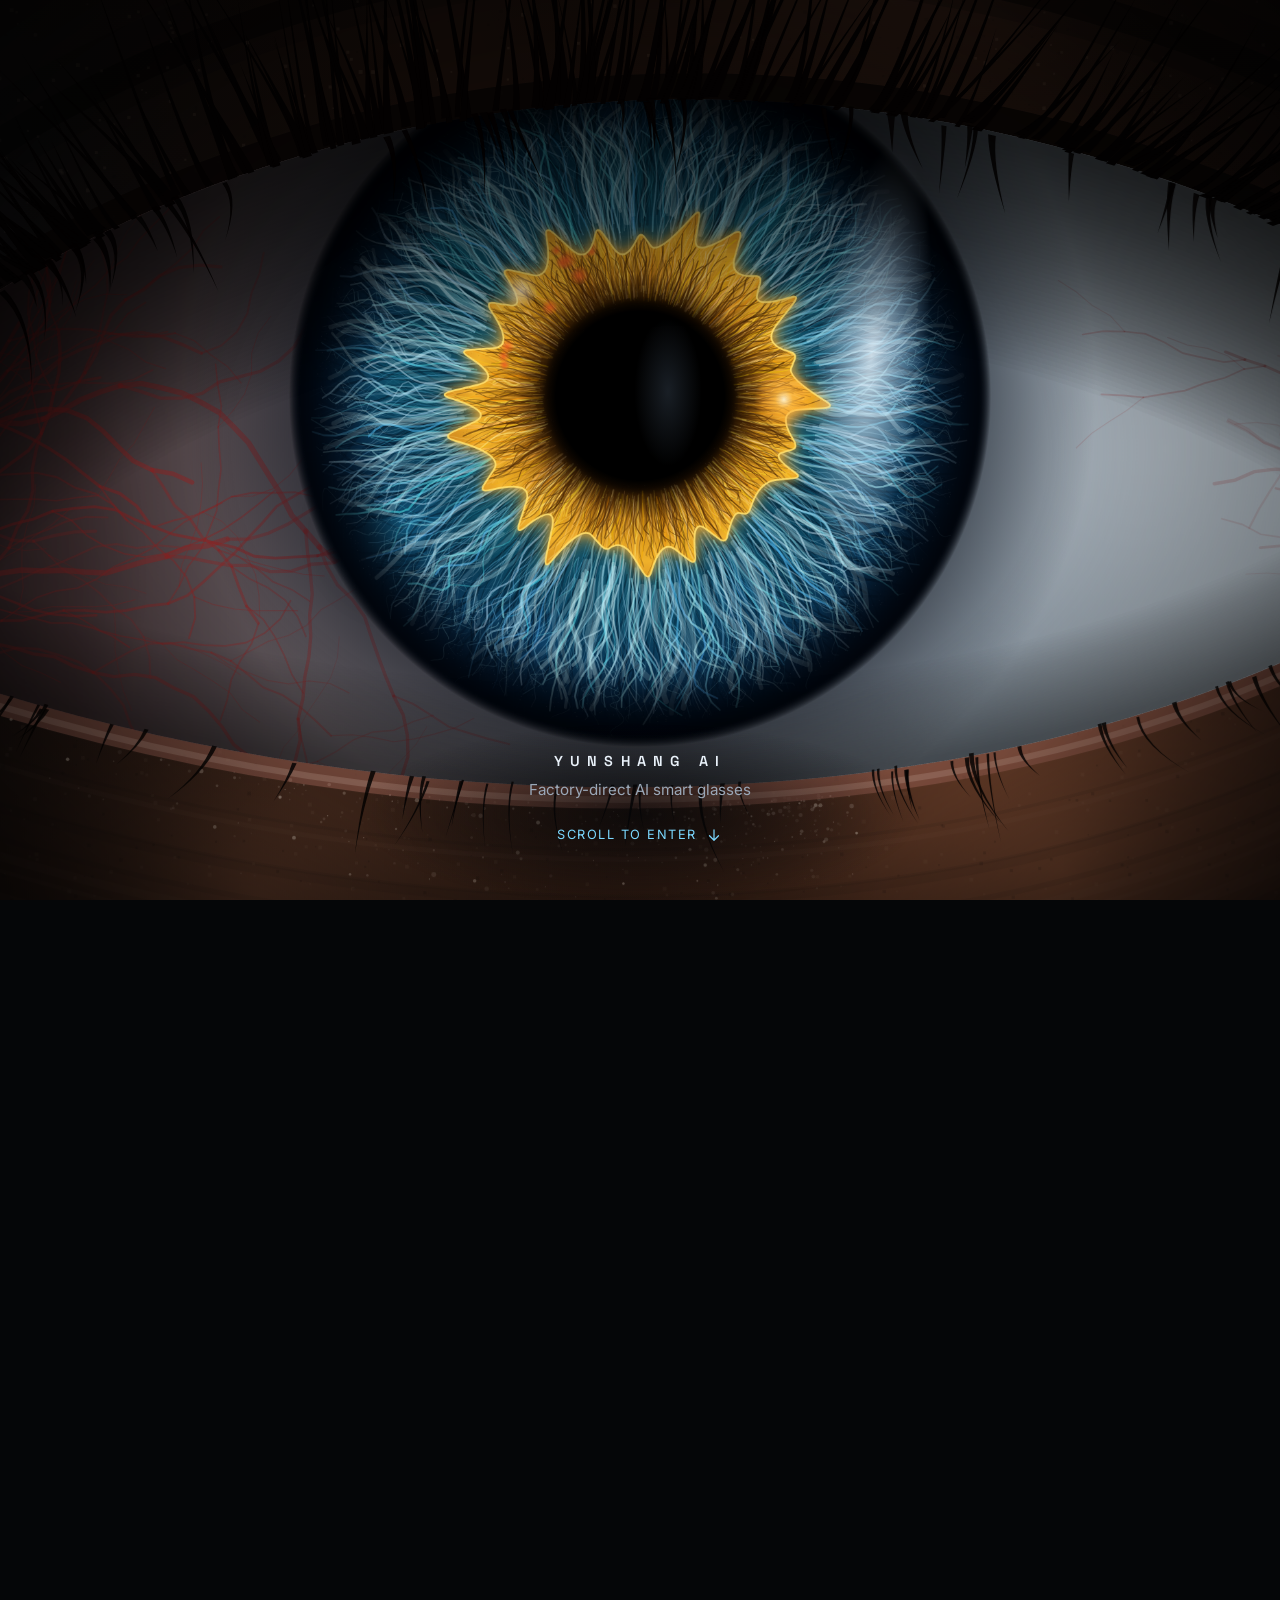
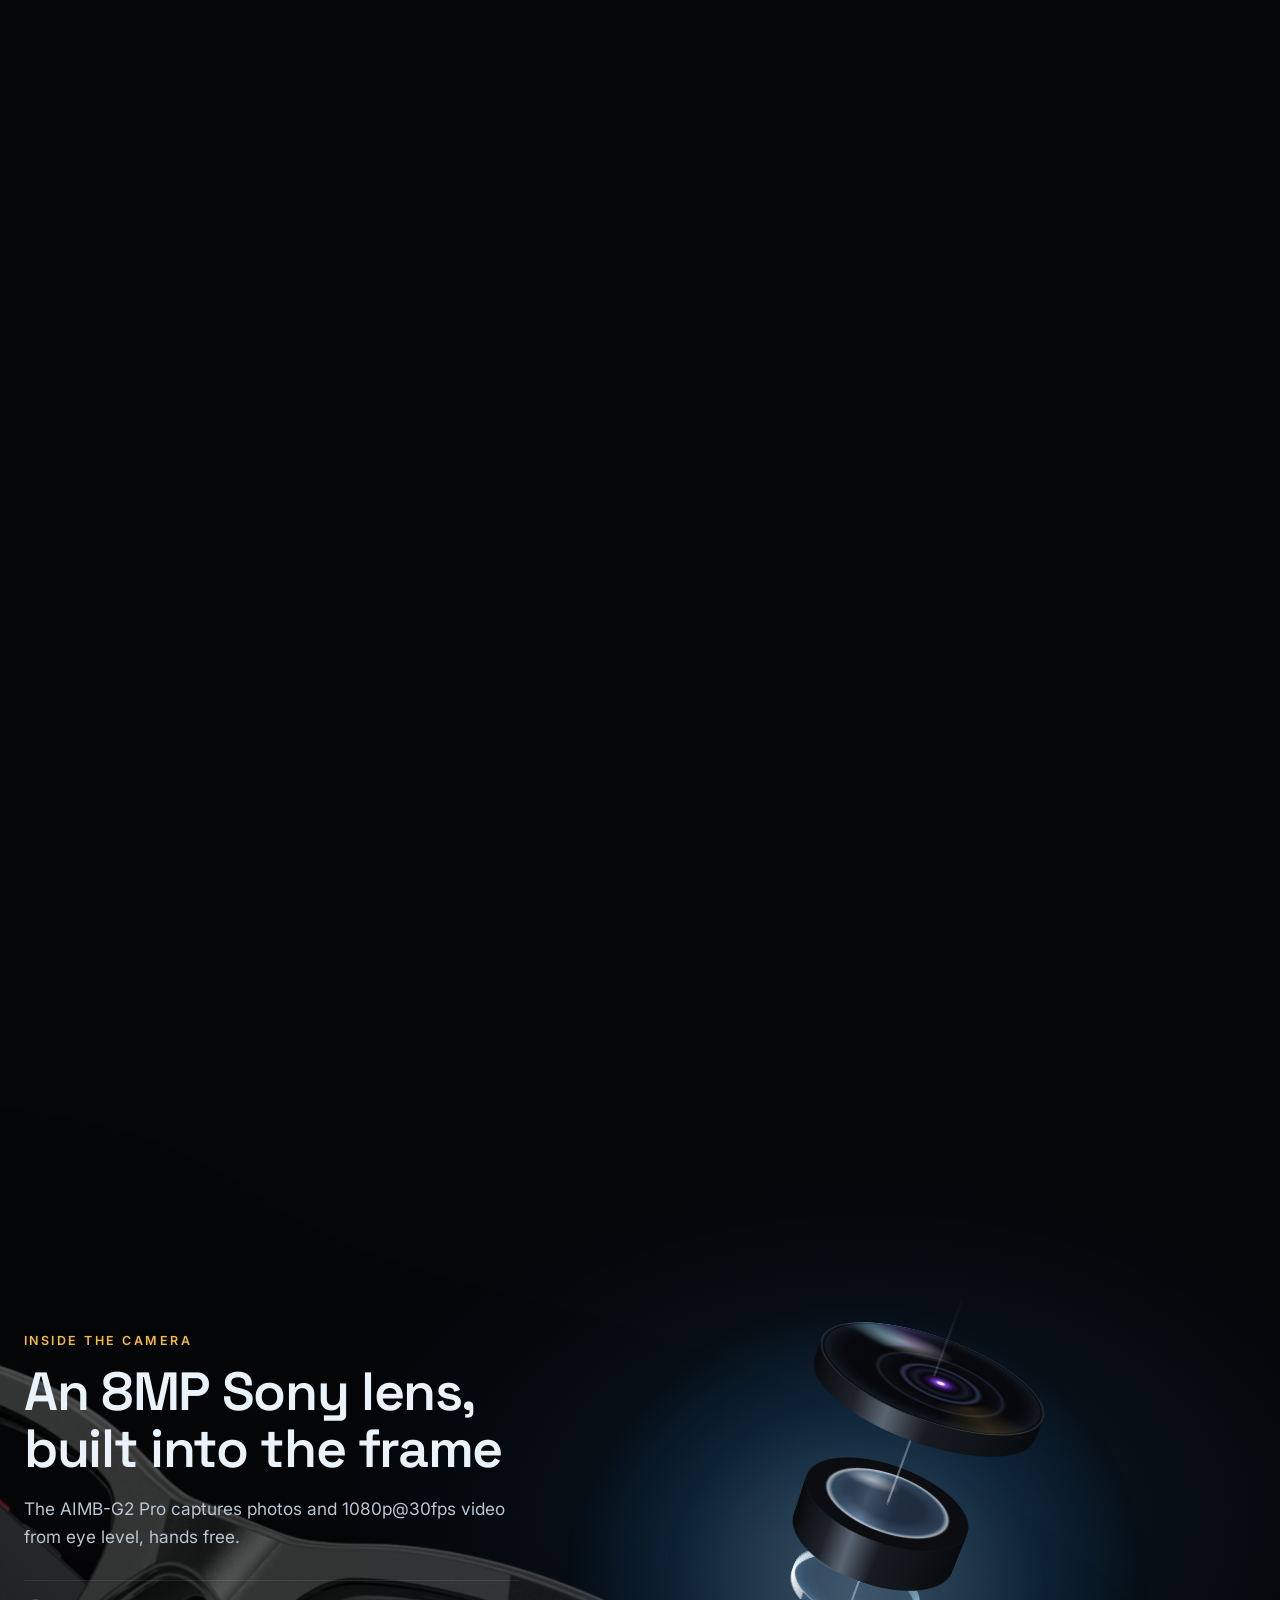
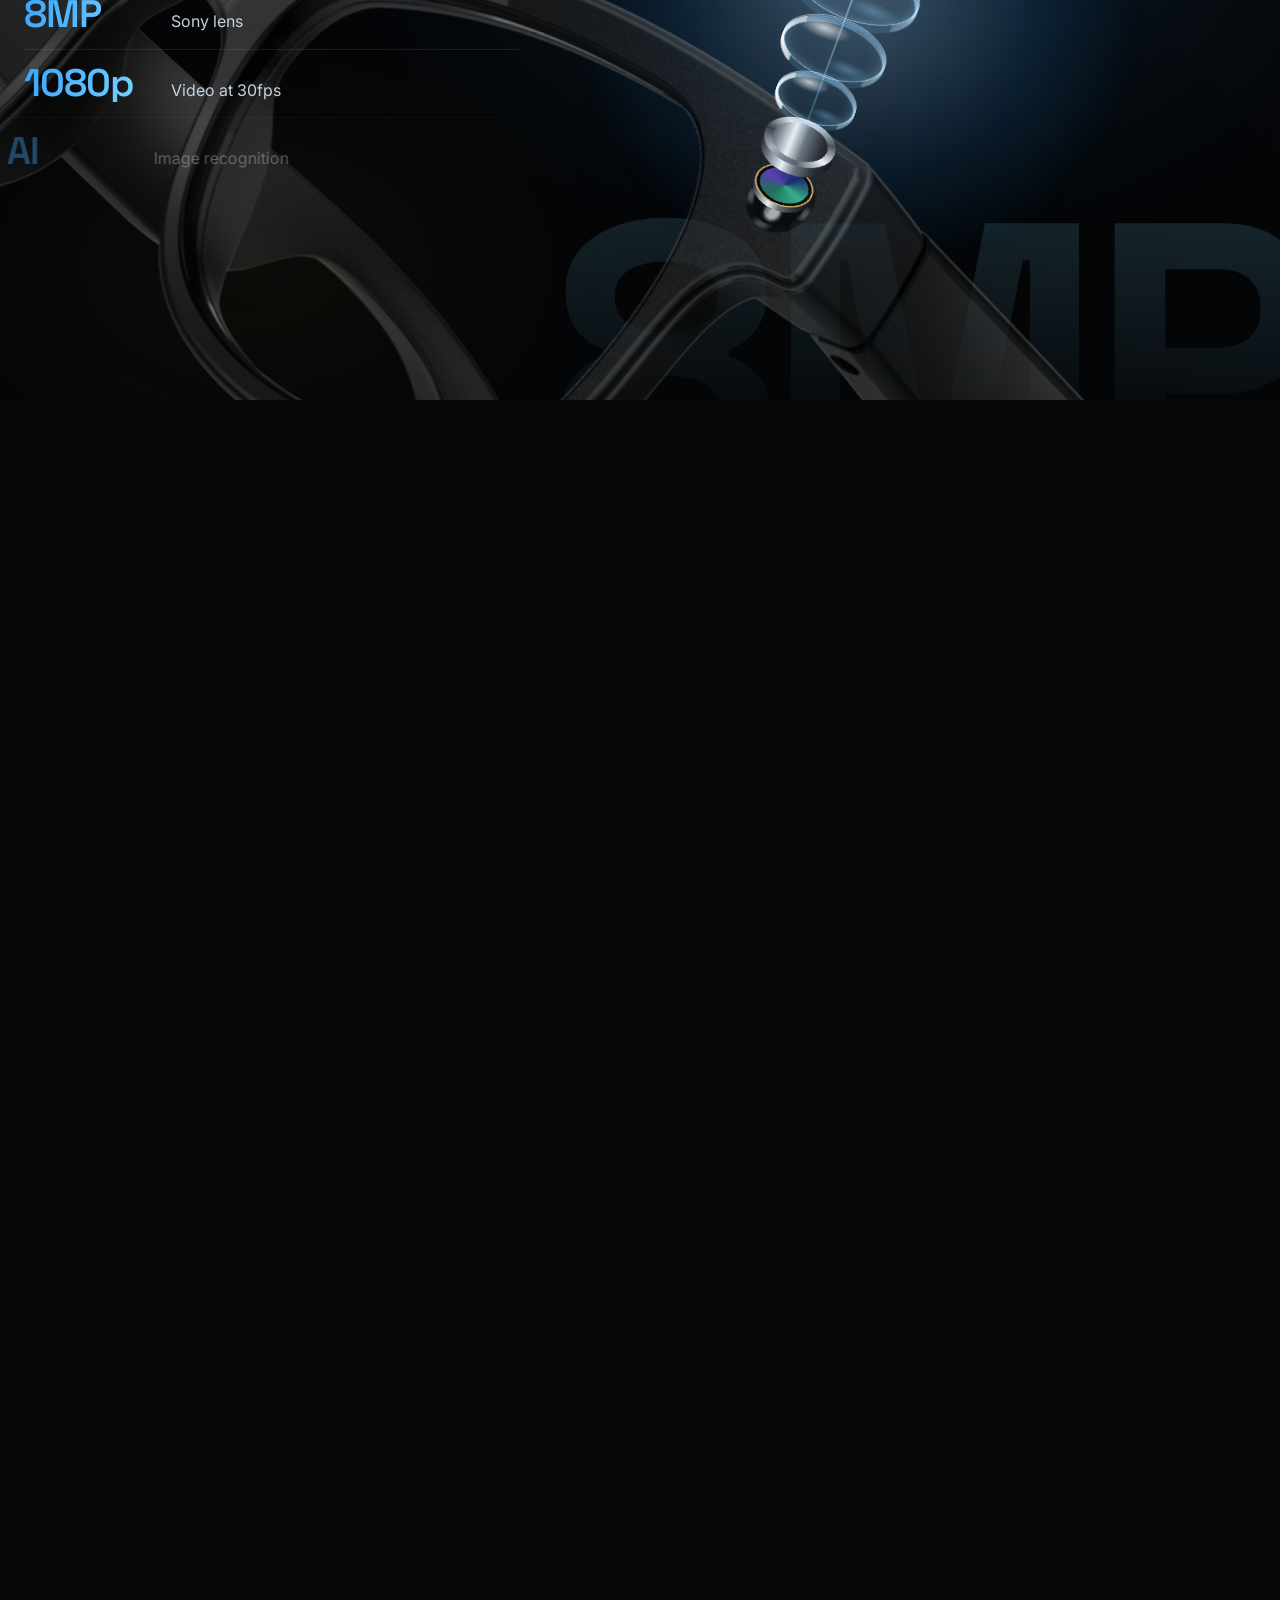
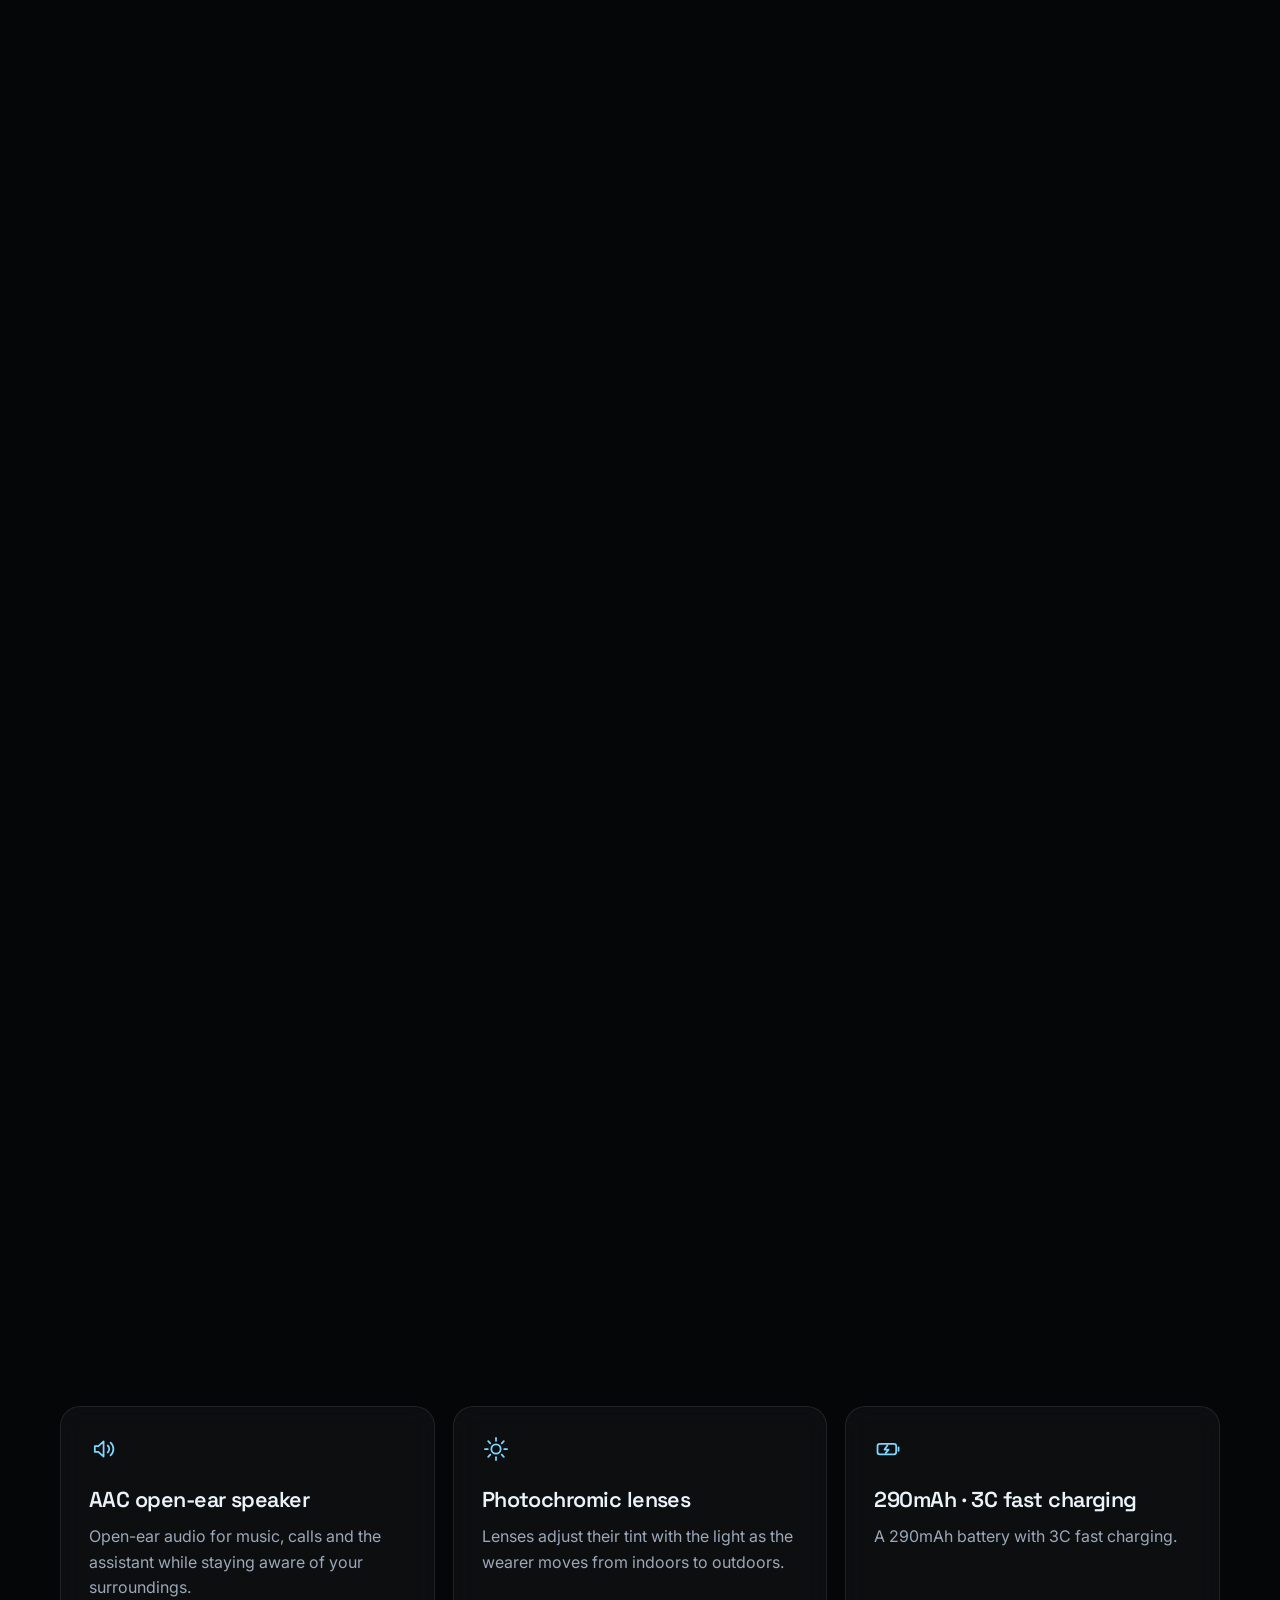
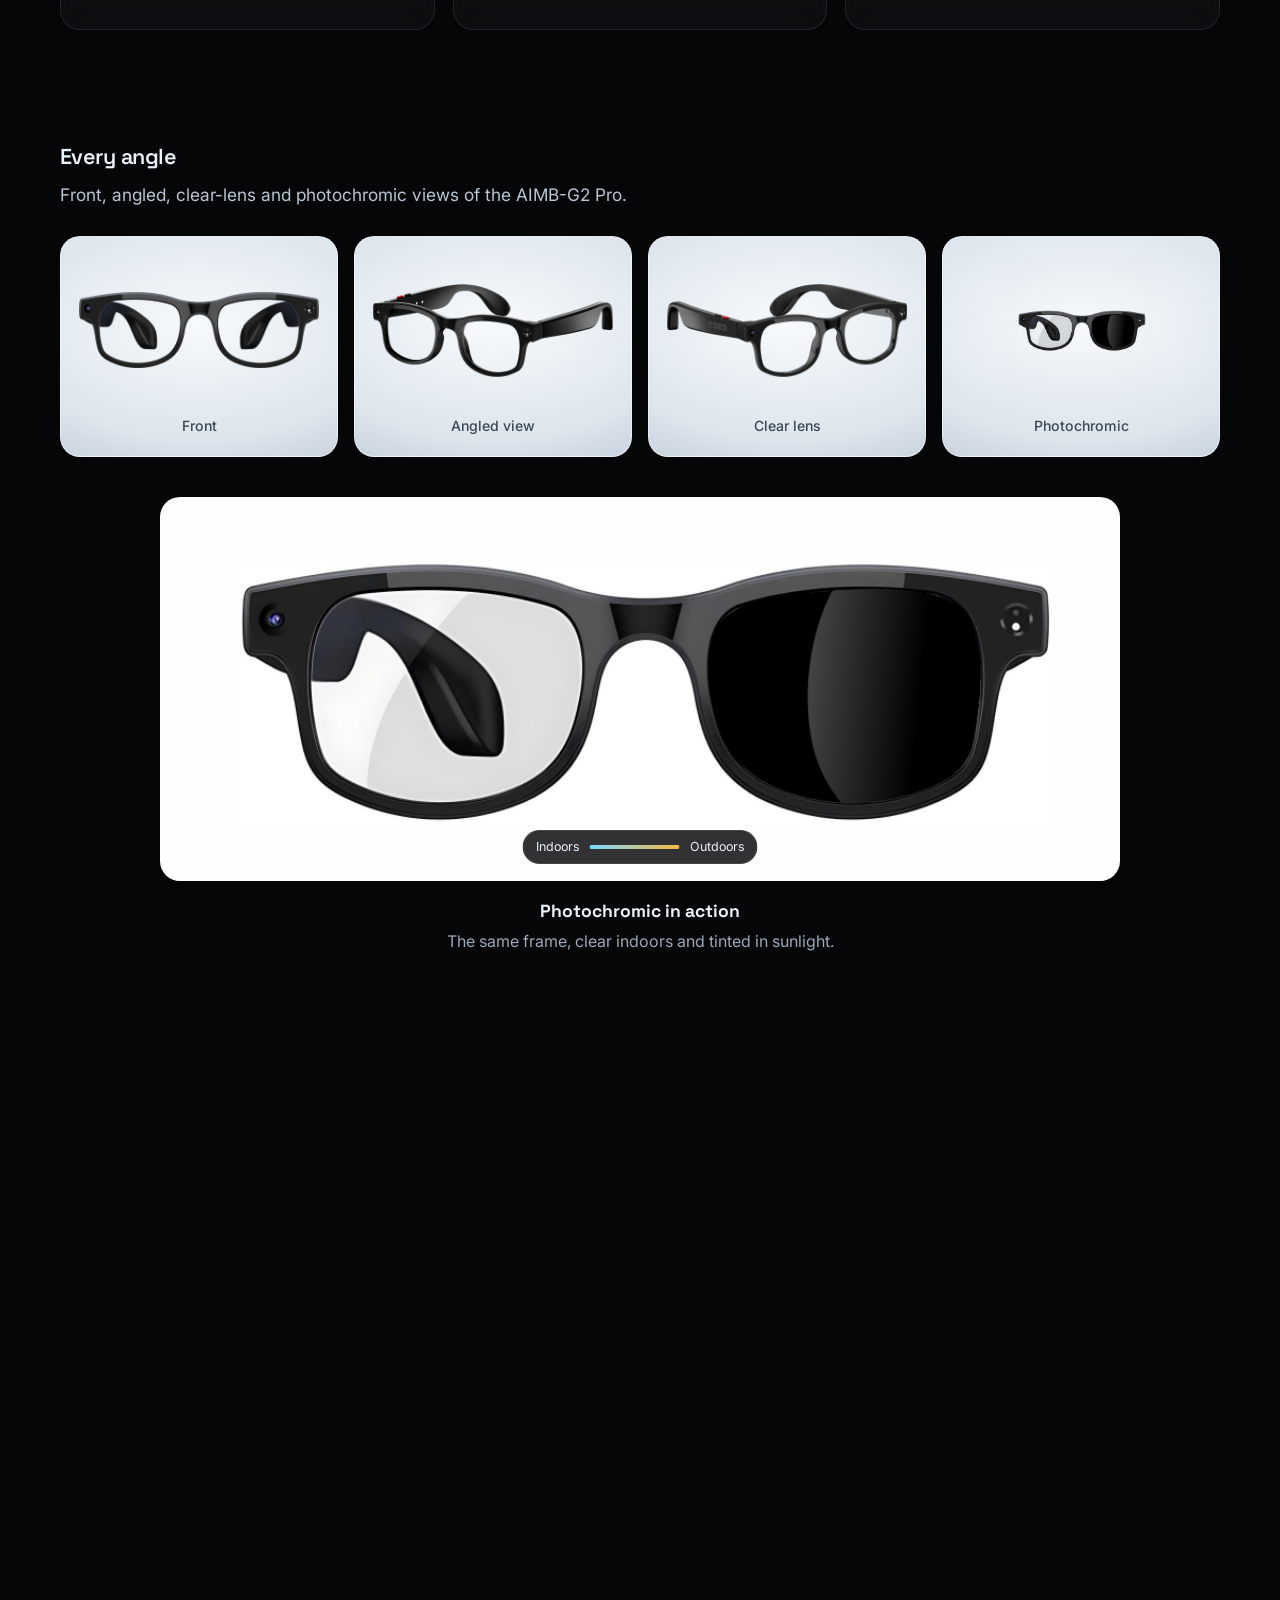
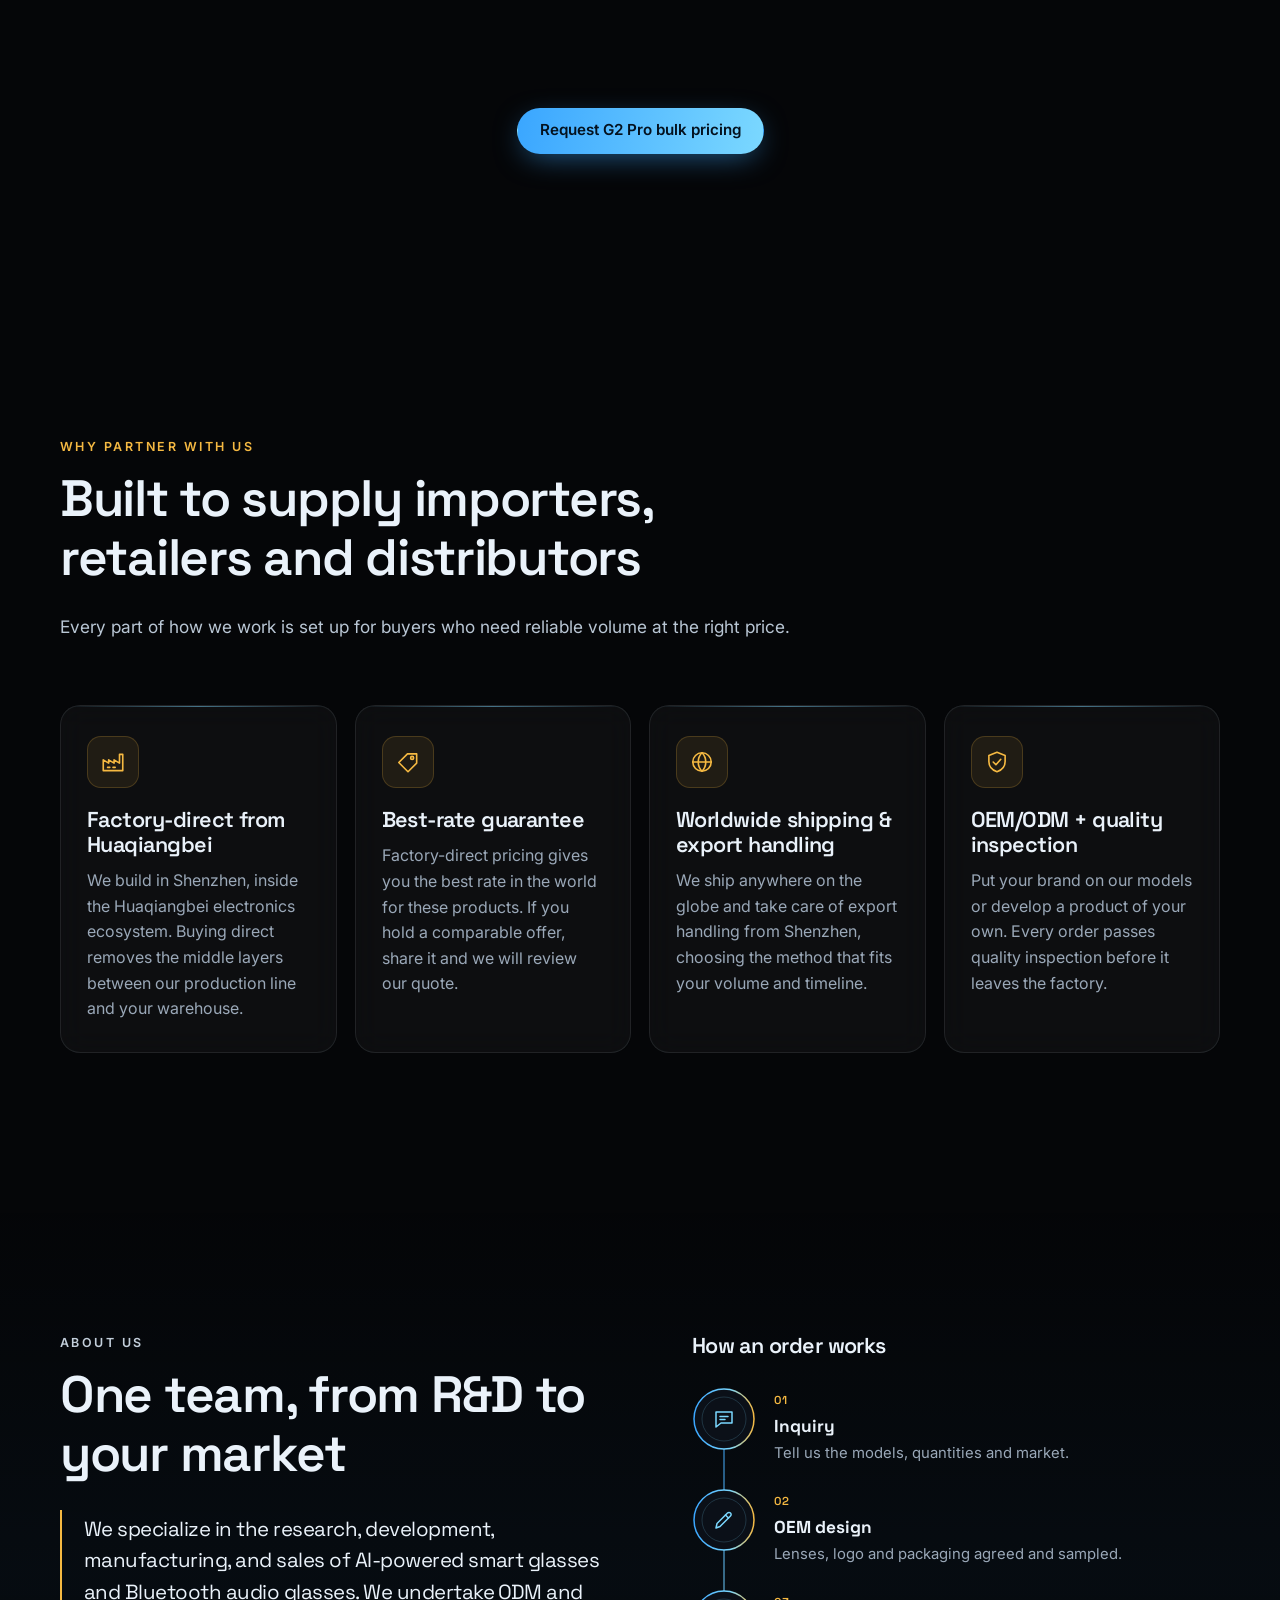
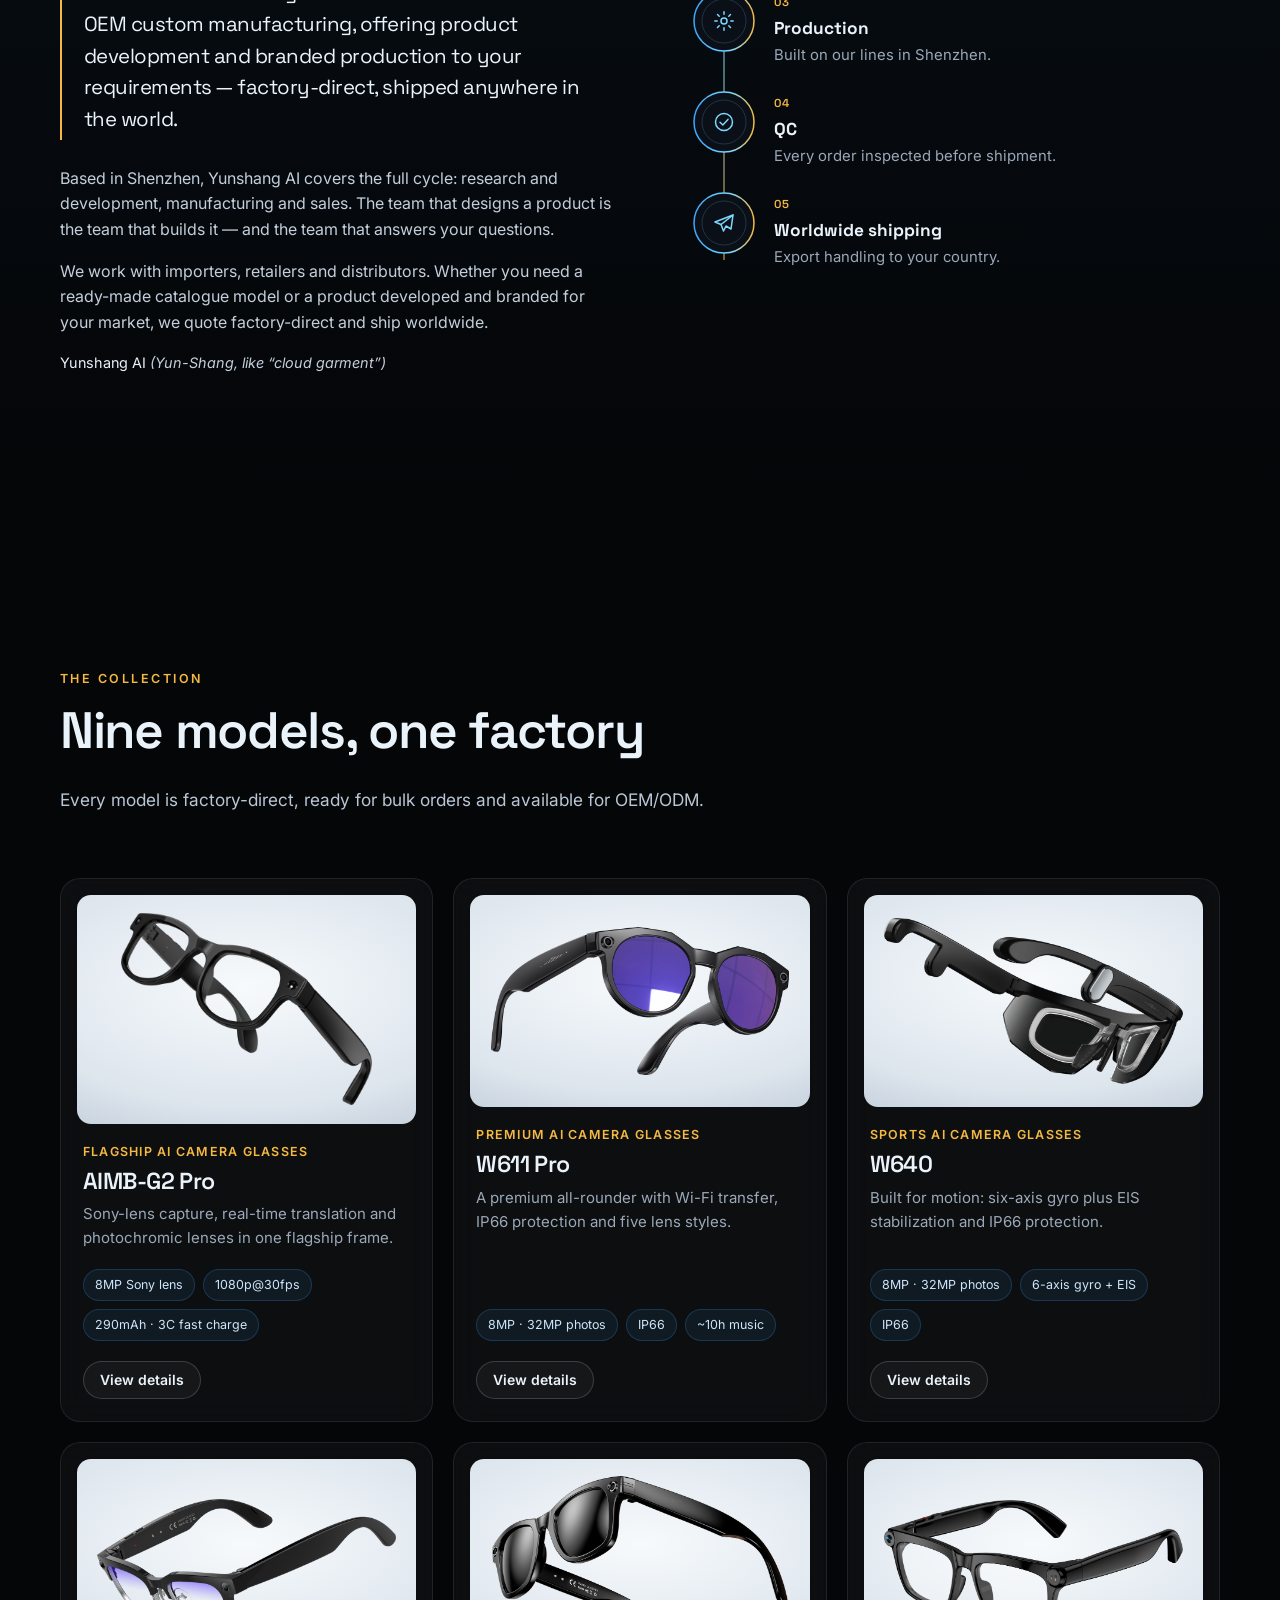
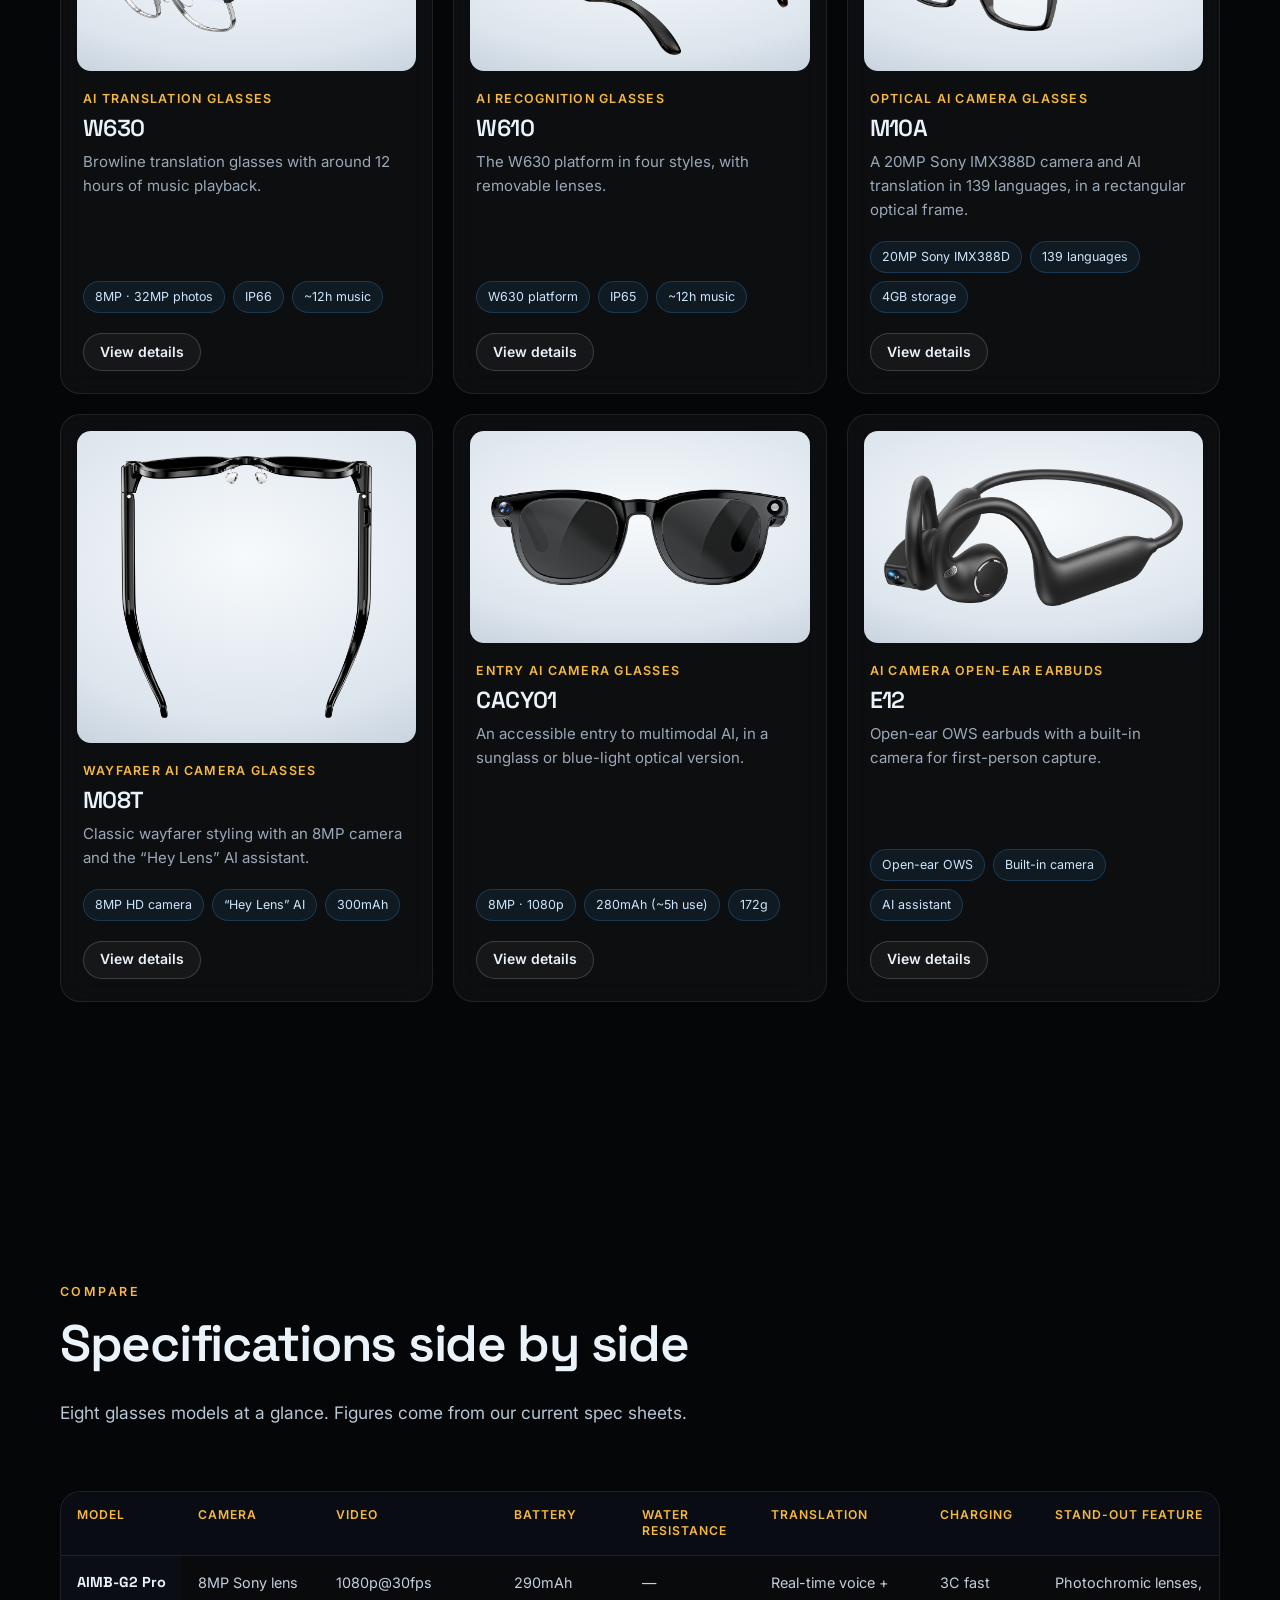
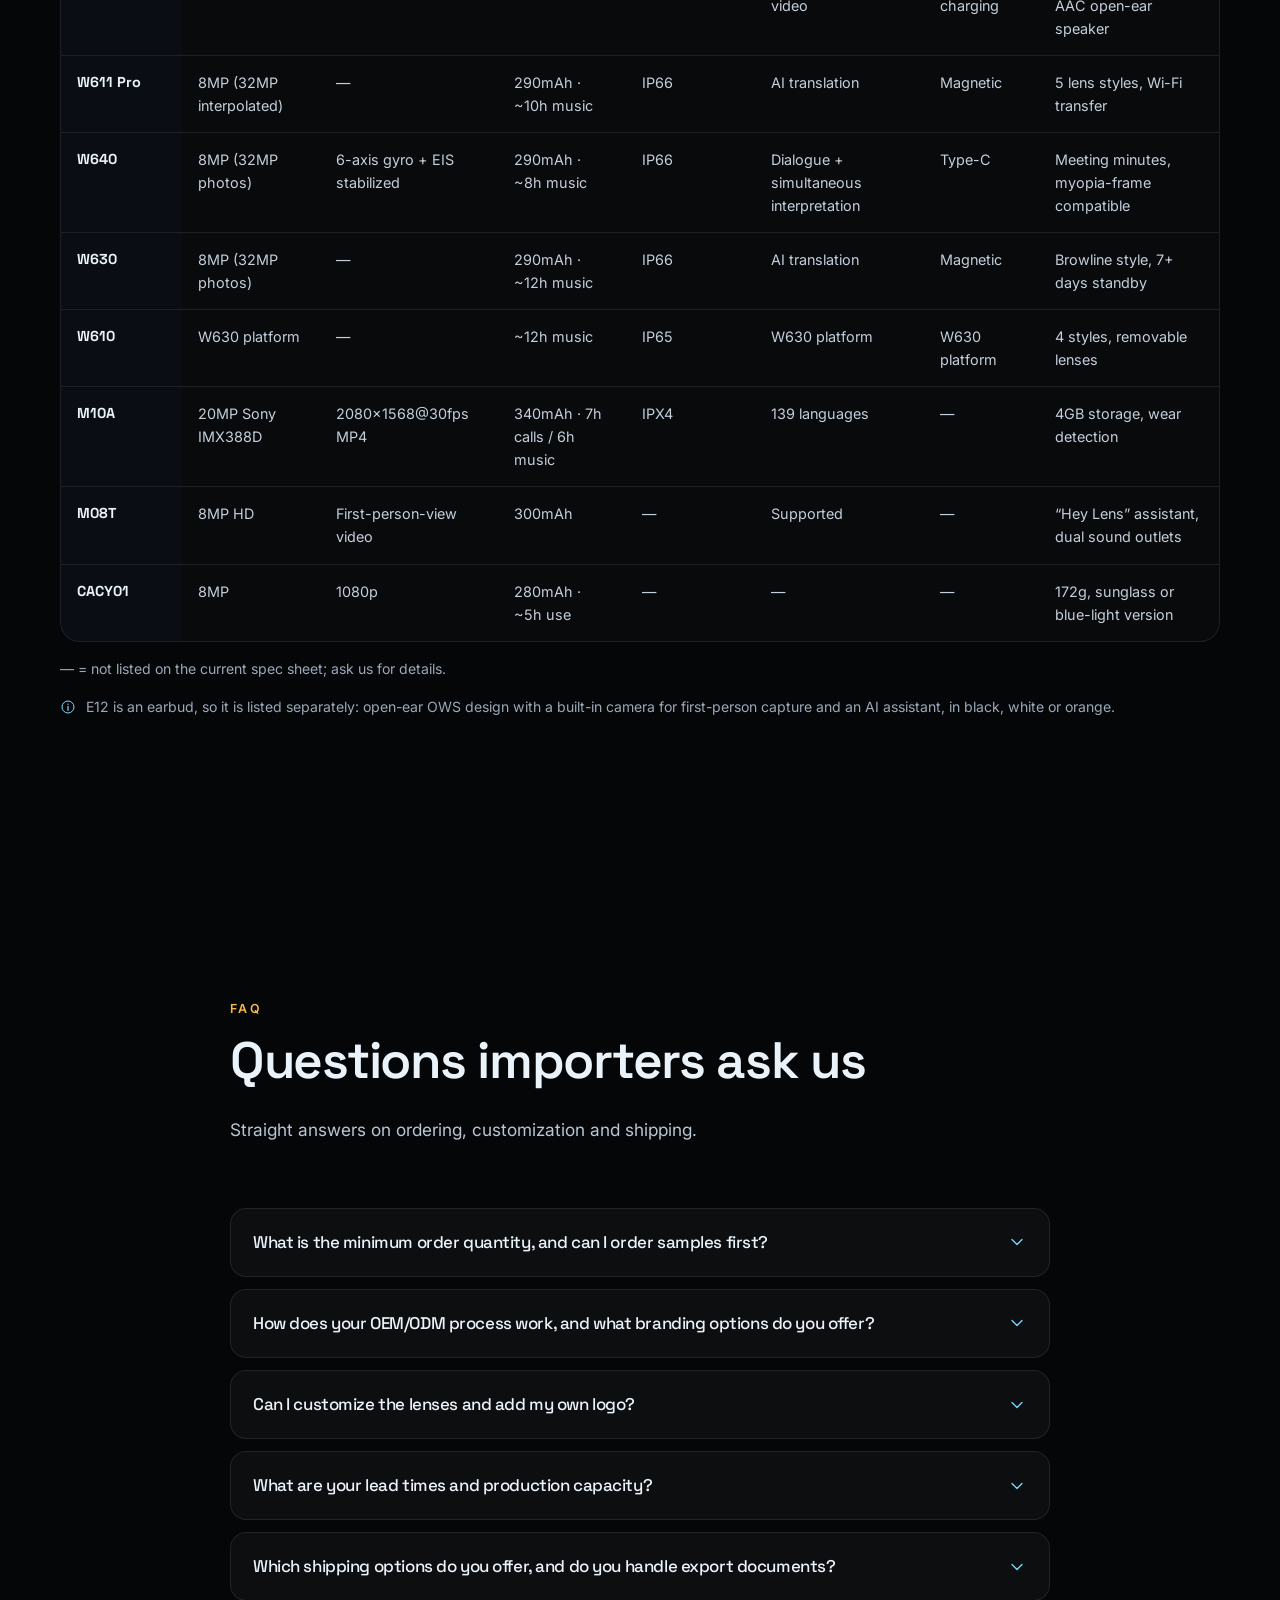
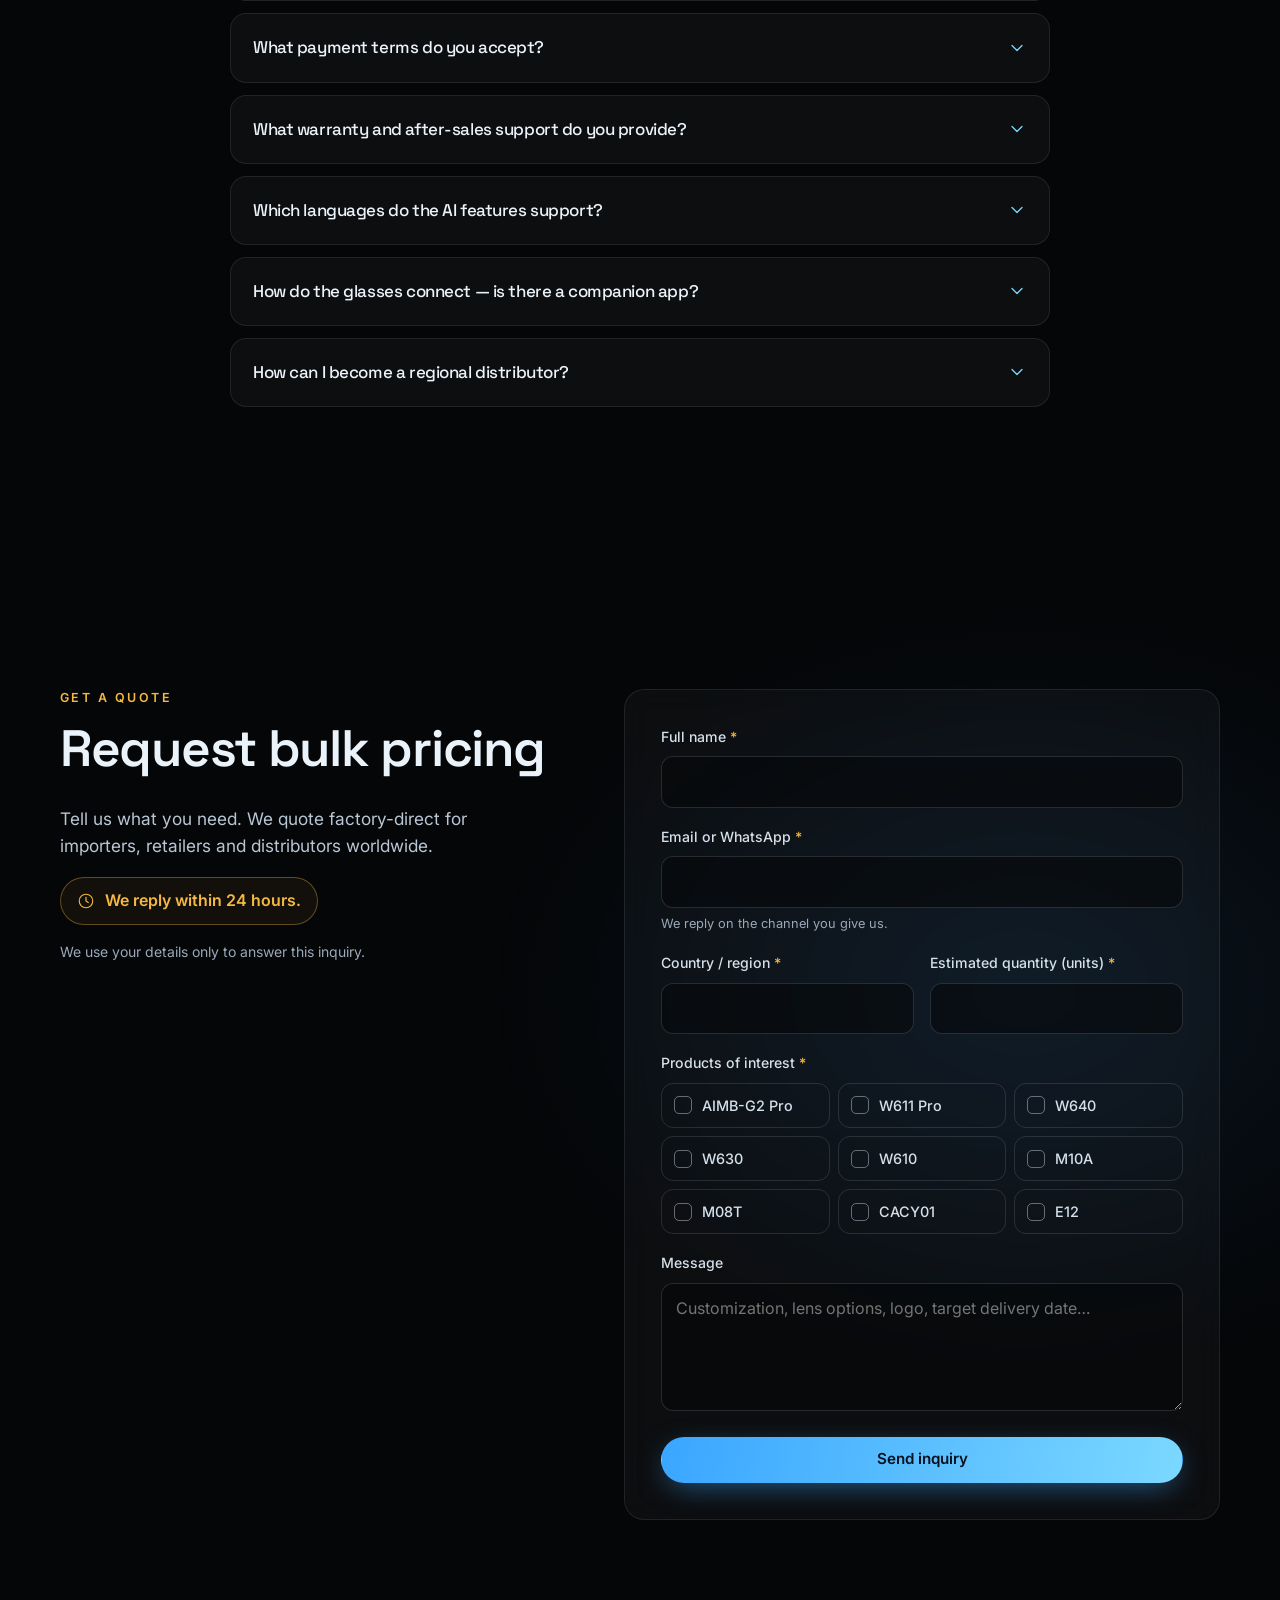
==== commit 5266ae59: "Add exploded camera-lens scroll section below hero Insert the scroll-driven optics scene between the" ====
--- a/index.html
+++ b/index.html
@@ -1238,6 +1238,31 @@
             </div>
           </div>
           <div class="floor" aria-hidden="true"></div>
+        </div>
+      </div>
+    </div>
+  </div>
+
+  <!-- Act 3: scroll-driven exploded view of the camera lens -->
+  <div class="optics" id="optics">
+    <div class="optics-sticky">
+      <p class="optics-big" id="optics-big" aria-hidden="true" data-i18n="optics.big">8MP</p>
+      <div class="optics-inner">
+        <div class="optics-copy" id="optics-copy">
+          <p class="kicker" data-i18n="optics.kicker">Inside the camera</p>
+          <h2 data-i18n="optics.title">An 8MP Sony lens, built into the frame</h2>
+          <p class="lead" data-i18n="optics.lead">The AIMB-G2 Pro captures photos and 1080p@30fps video from eye level, hands free.</p>
+          <ul class="optics-stats">
+            <li><strong data-i18n="optics.stats.0.v">8MP</strong><span data-i18n="optics.stats.0.l">Sony lens</span></li>
+            <li><strong data-i18n="optics.stats.1.v">1080p</strong><span data-i18n="optics.stats.1.l">Video at 30fps</span></li>
+            <li><strong data-i18n="optics.stats.2.v">AI</strong><span data-i18n="optics.stats.2.l">Image recognition</span></li>
+          </ul>
+          <p class="optics-note" data-i18n="optics.note">Illustrative exploded view of the camera module.</p>
+        </div>
+        <div class="optics-visual" id="optics-visual" role="img" aria-label="Illustrative exploded view of the AIMB-G2 Pro camera lens rising out of the frame" data-i18n-attr="aria-label:optics.alt">
+          <div class="optics-glow" id="optics-glow" aria-hidden="true"></div>
+          <img class="ys-img optics-glasses" id="optics-glasses" src="assets/g2pro-hero.png" width="1400" height="1072" loading="lazy" decoding="async" alt="">
+          <div class="lx-rig" id="lx-rig" aria-hidden="true"></div>
         </div>
       </div>
     </div>
--- a/style.css
+++ b/style.css
@@ -475,3 +475,119 @@
   .lens-sweep { display: none; }
   .scroll-hint svg { animation: none; }
 }
+
+/* ---------- Optics (Act 3): scroll-driven exploded camera lens ---------- */
+.optics { position: relative; height: 320vh; background: var(--bg); }
+.optics-sticky { position: sticky; top: 0; height: 100vh; height: 100svh; overflow: hidden; }
+.optics-sticky::before { /* deep-space backdrop */
+  content: ""; position: absolute; inset: 0; pointer-events: none;
+  background:
+    radial-gradient(60% 55% at 68% 46%, rgba(58, 166, 255, .13), transparent 70%),
+    radial-gradient(40% 40% at 20% 85%, rgba(245, 185, 66, .05), transparent 70%);
+}
+.optics-big {
+  position: absolute; right: -2vw; bottom: -6vh; margin: 0; pointer-events: none; user-select: none; white-space: nowrap;
+  font: 700 clamp(9rem, 30vw, 28rem)/.8 var(--f-display); letter-spacing: -.04em;
+  background: linear-gradient(180deg, rgba(123, 216, 255, .16), rgba(58, 166, 255, 0) 85%);
+  -webkit-background-clip: text; background-clip: text; color: transparent; will-change: transform, opacity;
+}
+.optics-inner {
+  position: relative; height: 100%; max-width: 1280px; margin: 0 auto; padding: calc(var(--nav-h) + 2vh) 24px 4vh;
+  display: grid; grid-template-columns: minmax(0, .82fr) minmax(0, 1.18fr); align-items: center; gap: 2vw;
+}
+.optics-copy { position: relative; z-index: 3; }
+.optics-copy > * { will-change: opacity, transform; }
+.optics-copy h2 { font-size: clamp(2rem, 4.2vw, 3.6rem); line-height: 1.06; margin: 0 0 18px; }
+:lang(zh) .optics-copy h2, :lang(hi) .optics-copy h2 { line-height: 1.3; }
+.optics-copy .lead { margin: 0 0 30px; max-width: 30em; }
+.optics-stats { list-style: none; margin: 0; padding: 0; display: grid; gap: 14px; }
+.optics-stats li {
+  display: flex; align-items: baseline; gap: 16px; padding: 14px 0 0; border-top: 1px solid var(--line);
+  will-change: opacity, transform;
+}
+.optics-stats strong {
+  flex: 0 0 auto; min-width: 3.4em; font: 600 clamp(1.7rem, 3vw, 2.6rem)/1 var(--f-display); letter-spacing: var(--track);
+  background: var(--grad); -webkit-background-clip: text; background-clip: text; color: transparent;
+}
+.optics-stats span { color: #c5d2df; font-size: 1rem; }
+.optics-note { margin: 26px 0 0; font-size: .78rem; color: var(--muted); letter-spacing: .02em; }
+
+.optics-visual { position: relative; height: min(78vh, 760px); perspective: 1200px; perspective-origin: 50% 40%; }
+.optics-glow {
+  position: absolute; left: 0; top: 0; width: 10px; height: 10px; border-radius: 50%; pointer-events: none; will-change: transform, opacity;
+  background: radial-gradient(closest-side, rgba(170, 215, 255, .34), rgba(58, 166, 255, .12) 45%, transparent 72%);
+}
+.optics-glasses { position: absolute; left: 0; top: 0; max-width: none; will-change: transform; filter: drop-shadow(0 30px 60px rgba(0, 0, 0, .6)); }
+
+/* The rig sits on the camera; its local Z axis is the optical axis */
+.lx-rig { position: absolute; left: 0; top: 0; width: 0; height: 0; transform-style: preserve-3d; will-change: transform; --u: 100px; }
+.lx-el {
+  position: absolute; width: calc(var(--u) * var(--d)); height: calc(var(--u) * var(--d));
+  left: calc(var(--u) * var(--d) / -2); top: calc(var(--u) * var(--d) / -2);
+  transform-style: preserve-3d; will-change: transform;
+}
+.lx-el > i { position: absolute; inset: 0; display: block; border-radius: 50%; box-sizing: border-box; }
+/* side walls: stacked discs shaded like a lit cylinder */
+.lx-metal > .lx-rim { background: linear-gradient(90deg, #23272e 0%, #8d97a3 22%, #e9eef4 38%, #6a7480 56%, #2a2f37 80%, #14171c 100%); }
+.lx-black > .lx-rim { background: linear-gradient(90deg, #050608 0%, #1d222a 24%, #5a6572 38%, #171b21 55%, #07090c 100%); }
+.lx-glass > .lx-rim { border: 2px solid rgba(190, 228, 255, .34); border-left-color: rgba(255, 255, 255, .7); border-bottom-color: rgba(120, 190, 255, .16); }
+/* faces */
+.lx-sensor > .lx-face {
+  background:
+    radial-gradient(circle, transparent 0 58%, #0a0c10 59% 66%, #caa24a 67% 71%, #2a2f37 72% 100%),
+    conic-gradient(from 210deg, #1f6f5a, #5a3fb0, #1a2a6a, #36b08a, #1f6f5a);
+  box-shadow: inset 0 0 0 1px rgba(255, 255, 255, .25);
+}
+.lx-ring > .lx-face {
+  background: conic-gradient(from 20deg, #c9d1da, #4b535d, #eef2f6, #59616b, #aab3bd, #3a4049, #dfe5eb, #c9d1da);
+  -webkit-mask: radial-gradient(circle, transparent 0 54%, #000 55%); mask: radial-gradient(circle, transparent 0 54%, #000 55%);
+}
+.lx-glass > .lx-face {
+  background:
+    radial-gradient(38% 26% at 34% 26%, rgba(255, 255, 255, .7), rgba(255, 255, 255, 0) 70%),
+    radial-gradient(30% 18% at 68% 78%, rgba(140, 205, 255, .35), rgba(140, 205, 255, 0) 70%),
+    radial-gradient(circle, rgba(160, 215, 255, .03) 0 46%, rgba(150, 205, 255, .16) 78%, rgba(215, 238, 255, .5) 97%, rgba(255, 255, 255, .85) 100%);
+  border: 1px solid rgba(255, 255, 255, .55);
+  box-shadow: inset 0 0 calc(var(--u) * .08) rgba(123, 216, 255, .35);
+}
+.lx-barrel > .lx-face {
+  background:
+    radial-gradient(26% 16% at 36% 30%, rgba(255, 255, 255, .55), rgba(255, 255, 255, 0) 70%),
+    radial-gradient(circle, rgba(40, 60, 90, .55) 0 30%, rgba(120, 190, 255, .28) 48%, rgba(230, 242, 255, .7) 52%, #0b0d11 54% 70%, #353c46 72%, #dfe6ee 75%, #0d0f13 78% 92%, #7a8490 96%, #14171c 100%);
+}
+.lx-front > .lx-face {
+  background:
+    radial-gradient(34% 20% at 32% 24%, rgba(255, 255, 255, .5), rgba(255, 255, 255, 0) 70%),
+    radial-gradient(circle at 54% 56%, #f6e8ff 0 1.6%, #7a3fd0 3%, #241046 7%, #06070a 11%, #171b2c 15%, #05060a 19%, #2b3550 21.5%, #06070a 24%, #0b0d12 34%, #1c2230 35.5%, #07080b 37.5%, #0a0c10 100%),
+    #07080b;
+  background-blend-mode: screen, normal, normal;
+  box-shadow: inset 0 0 0 calc(var(--u) * .012) #2c323b, inset 0 0 0 calc(var(--u) * .03) #0a0c10, inset 0 0 calc(var(--u) * .2) rgba(123, 216, 255, .22);
+}
+.lx-front > .lx-face::after { /* lens coating sheen, slides as the rig turns */
+  content: ""; position: absolute; inset: 0; border-radius: 50%;
+  background: conic-gradient(from calc(var(--sheen, 0) * 1deg), rgba(123, 216, 255, 0) 0 8%, rgba(123, 216, 255, .3) 14%, rgba(160, 110, 255, .2) 20%, rgba(123, 216, 255, 0) 28% 58%, rgba(245, 185, 66, .14) 66%, rgba(123, 216, 255, 0) 74% 100%);
+  -webkit-mask: radial-gradient(circle, transparent 0 36%, #000 40% 96%, transparent 100%); mask: radial-gradient(circle, transparent 0 36%, #000 40% 96%, transparent 100%);
+}
+.lx-beam { /* light travelling down the optical axis */
+  position: absolute; left: -1px; top: 0; width: 2px; height: calc(var(--u) * 4.6); transform-origin: 50% 0; transform: rotateX(90deg);
+  background: linear-gradient(180deg, rgba(123, 216, 255, 0), rgba(123, 216, 255, .7) 30%, rgba(255, 255, 255, .9) 60%, rgba(123, 216, 255, 0));
+  will-change: opacity;
+}
+
+@media (max-width: 860px) {
+  .optics-inner { grid-template-columns: 1fr; grid-template-rows: minmax(0, 1fr) auto; gap: 0; padding-bottom: 3vh; }
+  .optics-visual { order: -1; height: 100%; min-height: 0; }
+  .optics-copy h2 { font-size: clamp(1.5rem, 6.4vw, 2.2rem); margin-bottom: 8px; }
+  .optics-copy .kicker { margin-bottom: 6px; }
+  .optics-copy .lead { margin-bottom: 12px; font-size: .92rem; }
+  .optics-stats { grid-template-columns: repeat(3, minmax(0, 1fr)); gap: 10px; }
+  .optics-stats li { flex-direction: column; gap: 4px; padding-top: 10px; }
+  .optics-stats strong { min-width: 0; font-size: 1.35rem; }
+  .optics-stats span { font-size: .76rem; line-height: 1.3; }
+  .optics-note { margin-top: 10px; font-size: .68rem; }
+  .optics-big { bottom: auto; top: 12vh; }
+}
+@media (prefers-reduced-motion: reduce) {
+  .optics { height: auto; }
+  .optics-sticky { position: relative; }
+}
